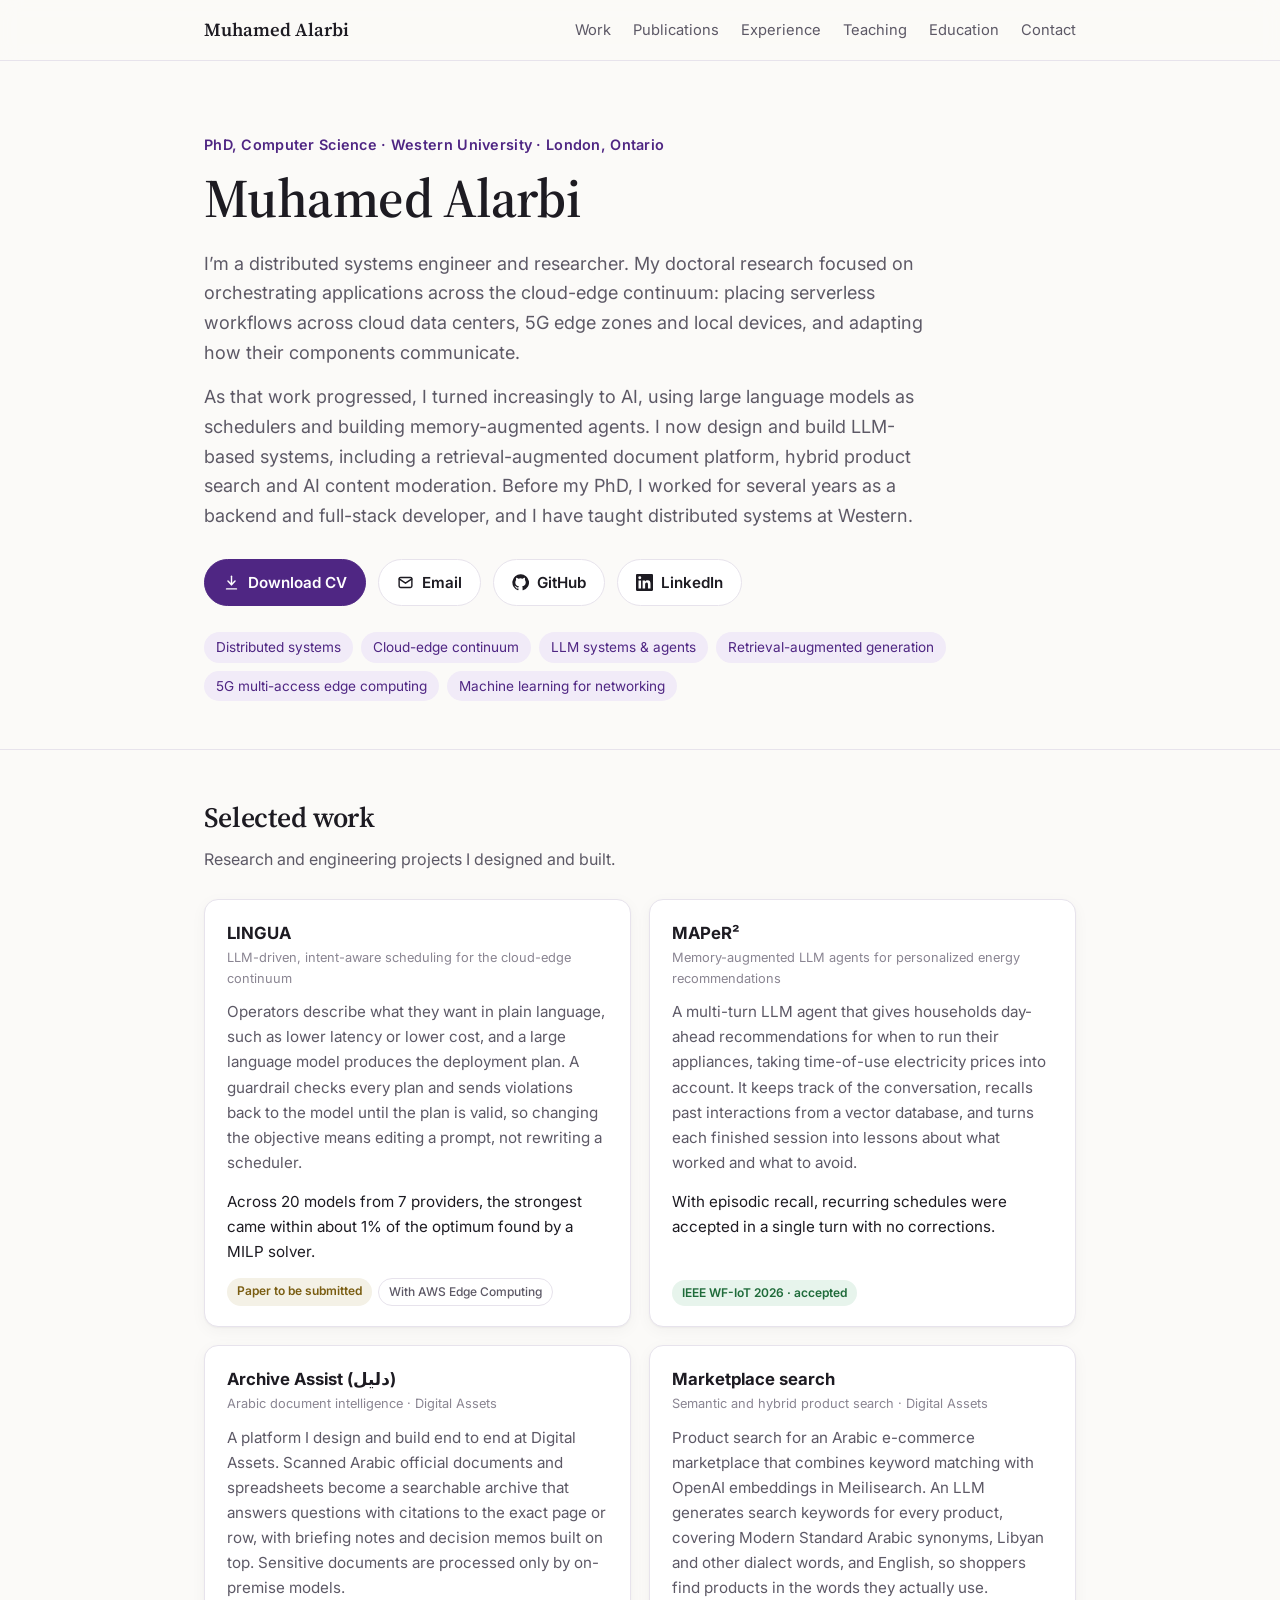
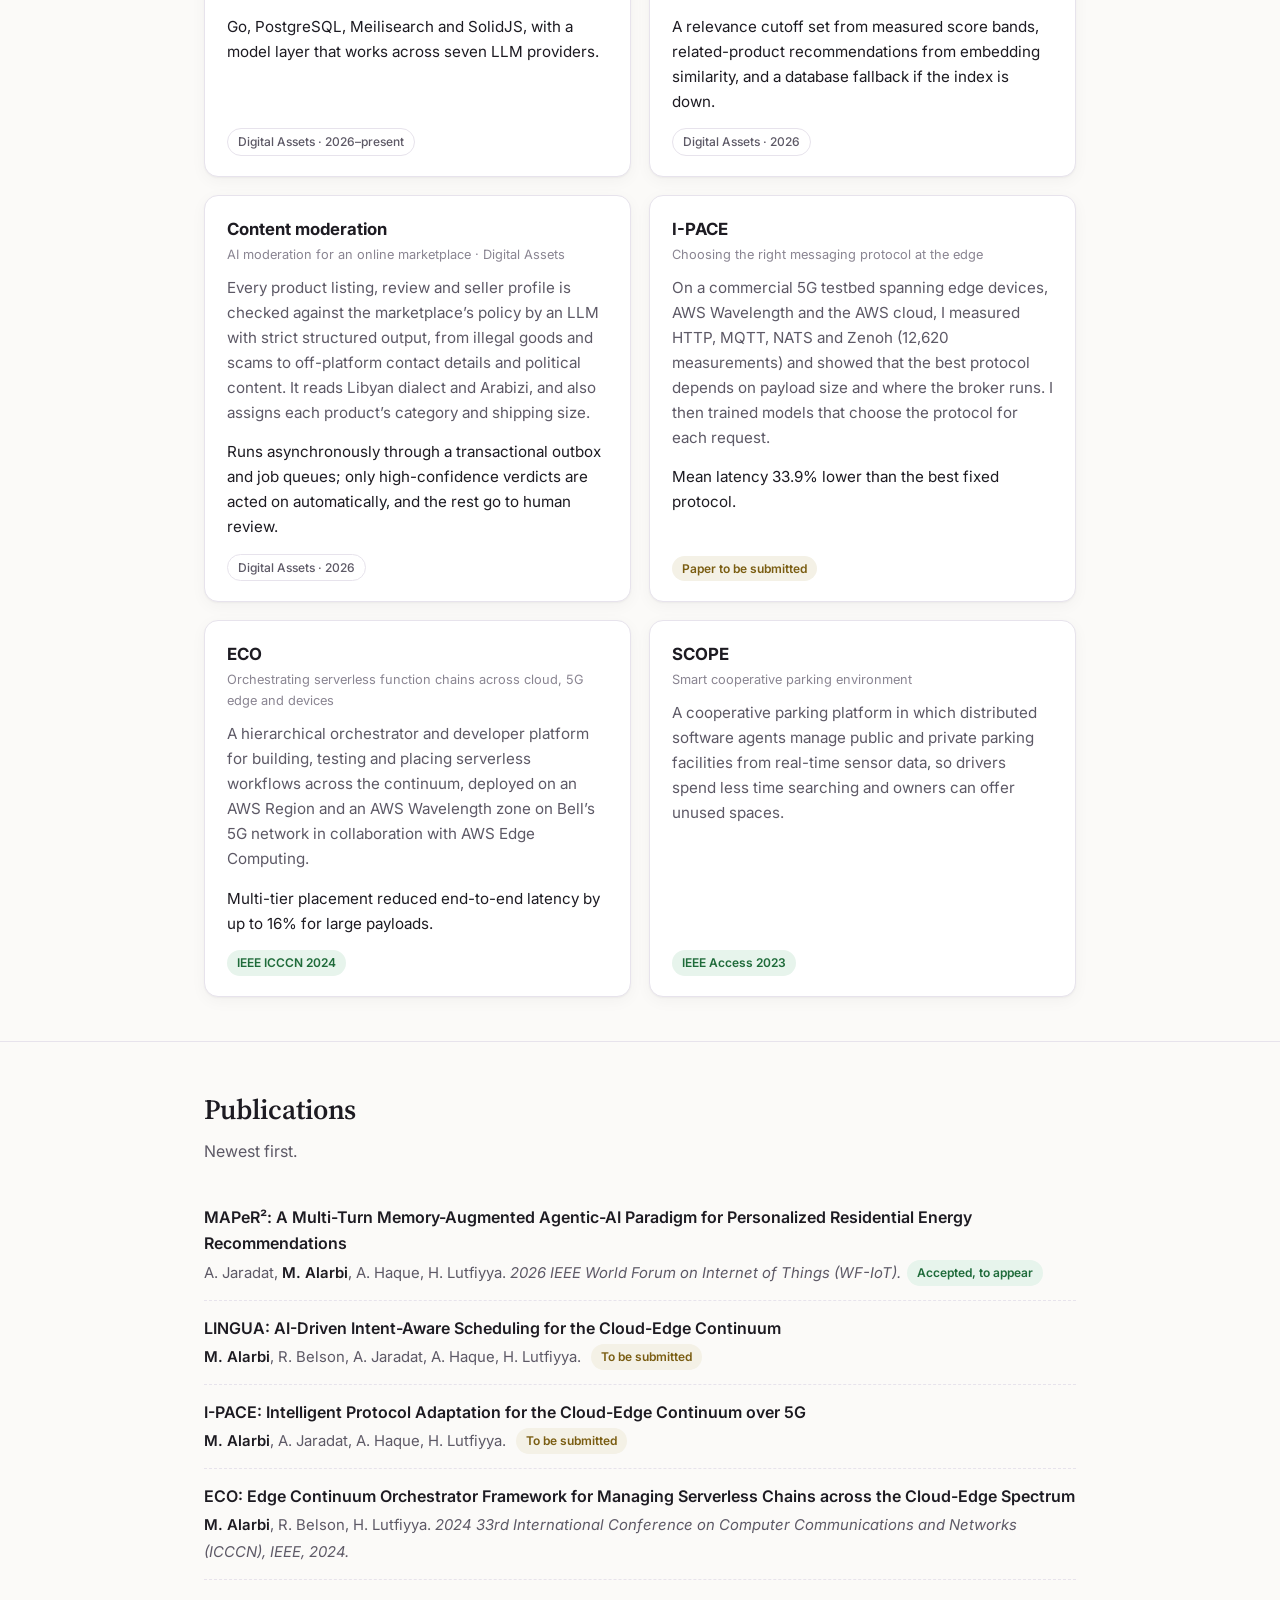
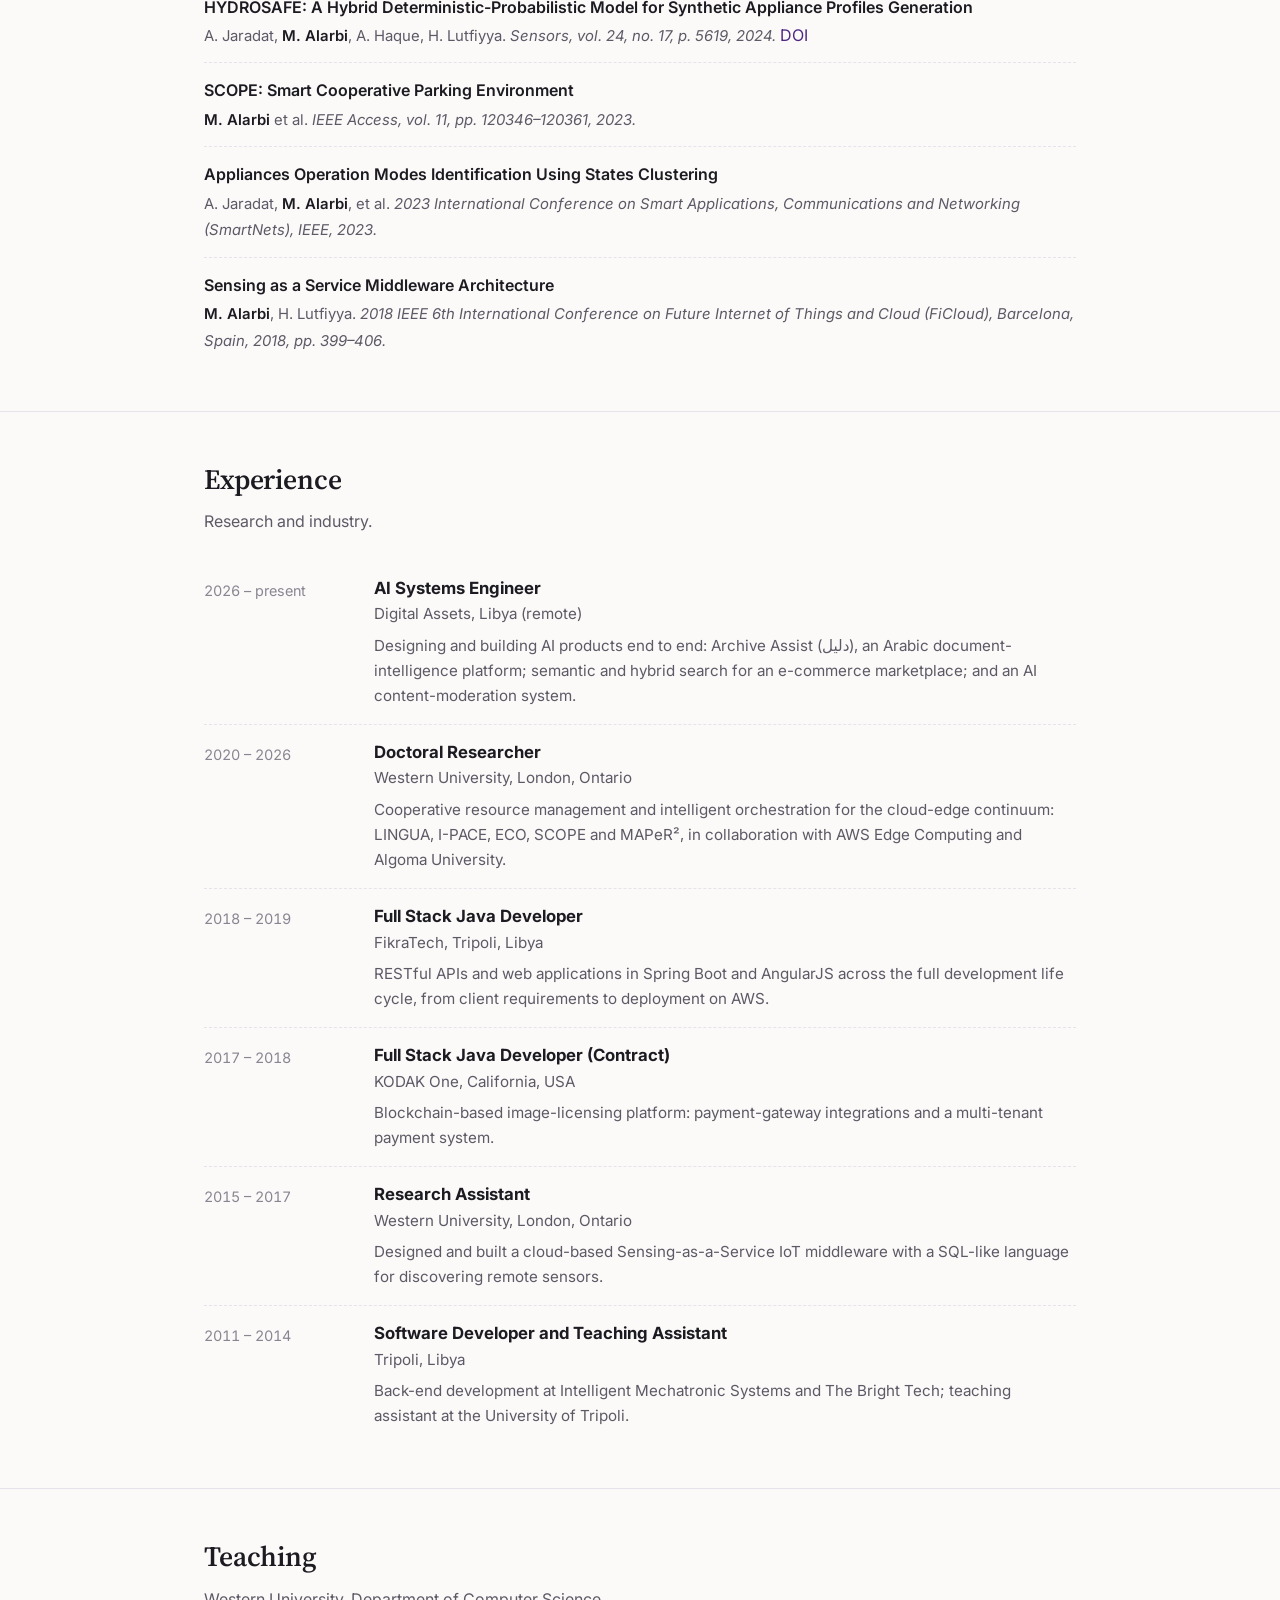
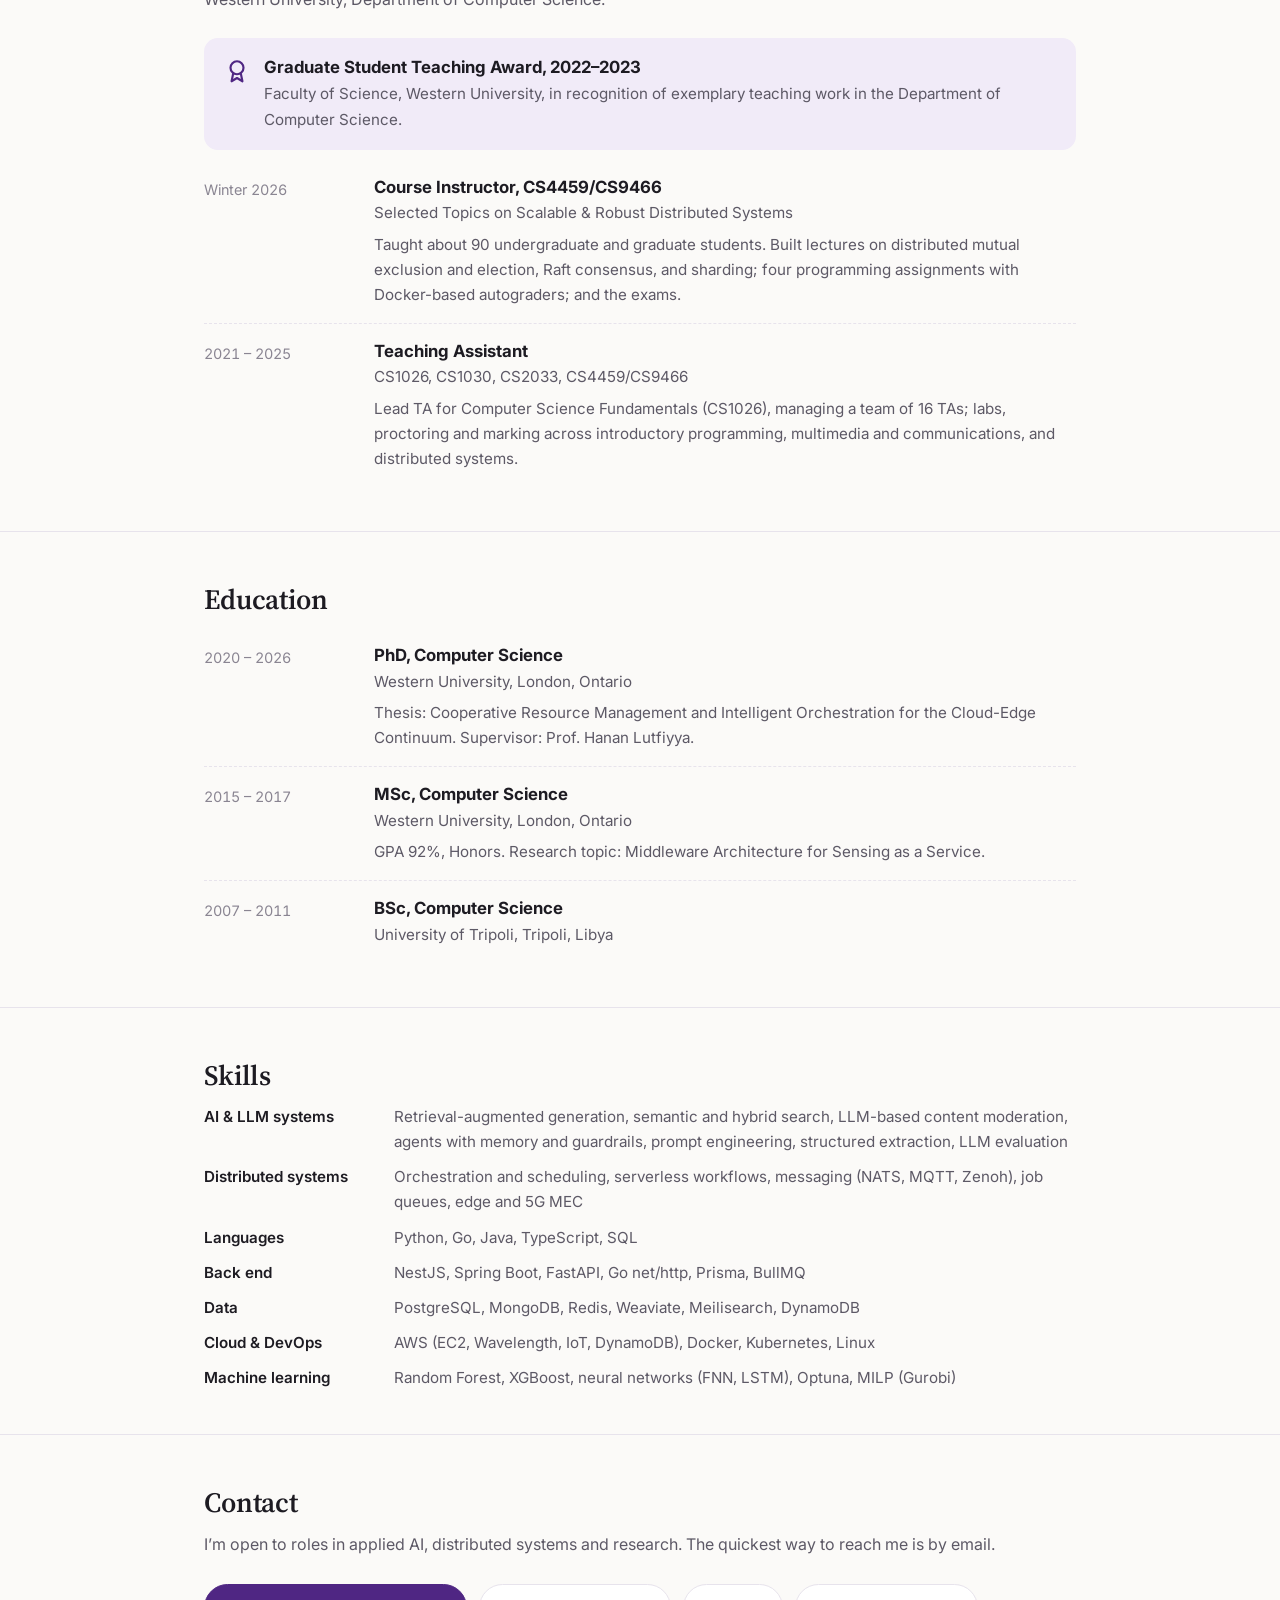
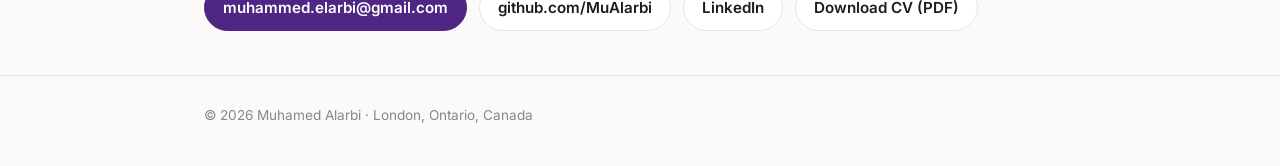
==== index.html @ e339cd72 "Publish personal website on its own public repository Moved from MuAlarbi/cs4459_assignments (websit" ====
<!doctype html>
<html lang="en">
<head>
  <meta charset="utf-8">
  <meta name="viewport" content="width=device-width, initial-scale=1">
  <title>Muhamed Alarbi · Distributed Systems & Applied AI</title>
  <meta name="description" content="Muhamed Alarbi, PhD (Western University). Distributed systems engineer and researcher building LLM-based systems: intent-aware scheduling, memory-augmented agents and retrieval-augmented document platforms.">
  <meta name="author" content="Muhamed Alarbi">
  <link rel="canonical" href="https://malarbi.ca/">
  <meta property="og:type" content="profile">
  <meta property="og:title" content="Muhamed Alarbi · Distributed Systems & Applied AI">
  <meta property="og:description" content="PhD in Computer Science (Western University). Cloud-edge orchestration, LLM systems and agents.">
  <meta property="og:url" content="https://malarbi.ca/">
  <meta name="theme-color" content="#4f2683">
  <link rel="icon" href="favicon.svg" type="image/svg+xml">
  <link rel="preconnect" href="https://fonts.googleapis.com">
  <link rel="preconnect" href="https://fonts.gstatic.com" crossorigin>
  <link href="https://fonts.googleapis.com/css2?family=Inter:wght@400;500;600&family=Source+Serif+4:opsz,wght@8..60,600&display=swap" rel="stylesheet">
  <link rel="stylesheet" href="styles.css">
  <script type="application/ld+json">
  {
    "@context": "https://schema.org",
    "@type": "Person",
    "name": "Muhamed Alarbi",
    "url": "https://malarbi.ca/",
    "jobTitle": "Distributed Systems Engineer and Researcher",
    "alumniOf": [{"@type": "CollegeOrUniversity", "name": "Western University"}, {"@type": "CollegeOrUniversity", "name": "University of Tripoli"}],
    "worksFor": {"@type": "Organization", "name": "Digital Assets"},
    "address": {"@type": "PostalAddress", "addressLocality": "London", "addressRegion": "ON", "addressCountry": "CA"},
    "sameAs": ["https://github.com/MuAlarbi", "https://www.linkedin.com/in/muhamed-alarbi-04a51759"]
  }
  </script>
</head>
<body>

<nav class="nav" aria-label="Main">
  <div class="wrap">
    <a class="brand" href="#top">Muhamed Alarbi</a>
    <ul>
      <li><a href="#work">Work</a></li>
      <li><a href="#publications">Publications</a></li>
      <li><a href="#experience">Experience</a></li>
      <li><a href="#teaching">Teaching</a></li>
      <li><a href="#education">Education</a></li>
      <li><a href="#contact">Contact</a></li>
    </ul>
  </div>
</nav>

<main id="top">

  <header class="hero">
    <div class="wrap">
      <p class="eyebrow">PhD, Computer Science · Western University · London, Ontario</p>
      <h1>Muhamed Alarbi</h1>
      <p class="lead">I’m a distributed systems engineer and researcher. My doctoral research focused on orchestrating applications across the cloud-edge continuum: placing serverless workflows across cloud data centers, 5G edge zones and local devices, and adapting how their components communicate.</p>
      <p class="lead">As that work progressed, I turned increasingly to AI, using large language models as schedulers and building memory-augmented agents. I now design and build LLM-based systems, including a retrieval-augmented document platform, hybrid product search and AI content moderation. Before my PhD, I worked for several years as a backend and full-stack developer, and I have taught distributed systems at Western.</p>
      <div class="actions">
        <a class="btn primary" href="cv/Muhamed-Alarbi-CV.pdf" download>
          <svg viewBox="0 0 24 24" fill="none" stroke="currentColor" stroke-width="2" stroke-linecap="round" stroke-linejoin="round" aria-hidden="true"><path d="M12 3v12"/><path d="m7 10 5 5 5-5"/><path d="M5 21h14"/></svg>
          Download CV
        </a>
        <a class="btn" href="mailto:muhammed.elarbi@gmail.com">
          <svg viewBox="0 0 24 24" fill="none" stroke="currentColor" stroke-width="2" stroke-linecap="round" stroke-linejoin="round" aria-hidden="true"><rect x="3" y="5" width="18" height="14" rx="2"/><path d="m3 7 9 6 9-6"/></svg>
          Email
        </a>
        <a class="btn" href="https://github.com/MuAlarbi" rel="me">
          <svg viewBox="0 0 24 24" fill="currentColor" aria-hidden="true"><path d="M12 .5a11.5 11.5 0 0 0-3.64 22.41c.58.1.79-.25.79-.56v-2c-3.2.7-3.88-1.37-3.88-1.37-.53-1.33-1.28-1.69-1.28-1.69-1.05-.72.08-.7.08-.7 1.16.08 1.77 1.19 1.77 1.19 1.03 1.77 2.7 1.26 3.36.96.1-.75.4-1.26.73-1.55-2.56-.29-5.25-1.28-5.25-5.68 0-1.25.45-2.28 1.19-3.08-.12-.29-.52-1.46.11-3.05 0 0 .97-.31 3.17 1.18a11 11 0 0 1 5.77 0c2.2-1.49 3.17-1.18 3.17-1.18.63 1.59.23 2.76.11 3.05.74.8 1.19 1.83 1.19 3.08 0 4.41-2.7 5.38-5.26 5.67.41.36.78 1.06.78 2.14v3.17c0 .31.21.67.8.56A11.5 11.5 0 0 0 12 .5Z"/></svg>
          GitHub
        </a>
        <a class="btn" href="https://www.linkedin.com/in/muhamed-alarbi-04a51759" rel="me">
          <svg viewBox="0 0 24 24" fill="currentColor" aria-hidden="true"><path d="M20.45 20.45h-3.56v-5.57c0-1.33-.03-3.04-1.85-3.04-1.86 0-2.14 1.45-2.14 2.94v5.67H9.35V9h3.41v1.56h.05c.48-.9 1.64-1.85 3.37-1.85 3.6 0 4.27 2.37 4.27 5.46v6.28ZM5.34 7.43a2.06 2.06 0 1 1 0-4.13 2.06 2.06 0 0 1 0 4.13ZM7.12 20.45H3.56V9h3.56v11.45ZM22.22 0H1.77C.79 0 0 .77 0 1.73v20.54C0 23.23.79 24 1.77 24h20.45c.98 0 1.78-.77 1.78-1.73V1.73C24 .77 23.2 0 22.22 0Z"/></svg>
          LinkedIn
        </a>
      </div>
      <ul class="chips" aria-label="Research interests">
        <li>Distributed systems</li>
        <li>Cloud-edge continuum</li>
        <li>LLM systems &amp; agents</li>
        <li>Retrieval-augmented generation</li>
        <li>5G multi-access edge computing</li>
        <li>Machine learning for networking</li>
      </ul>
    </div>
  </header>

  <section id="work">
    <div class="wrap">
      <h2>Selected work</h2>
      <p class="section-intro">Research and engineering projects I designed and built.</p>
      <div class="grid">

        <article class="card">
          <h3>LINGUA</h3>
          <p class="kicker">LLM-driven, intent-aware scheduling for the cloud-edge continuum</p>
          <p>Operators describe what they want in plain language, such as lower latency or lower cost, and a large language model produces the deployment plan. A guardrail checks every plan and sends violations back to the model until the plan is valid, so changing the objective means editing a prompt, not rewriting a scheduler.</p>
          <p class="result">Across 20 models from 7 providers, the strongest came within about 1% of the optimum found by a MILP solver.</p>
          <div class="meta"><span class="badge wait">Paper to be submitted</span><span class="badge plain">With AWS Edge Computing</span></div>
        </article>

        <article class="card">
          <h3>MAPeR²</h3>
          <p class="kicker">Memory-augmented LLM agents for personalized energy recommendations</p>
          <p>A multi-turn LLM agent that gives households day-ahead recommendations for when to run their appliances, taking time-of-use electricity prices into account. It keeps track of the conversation, recalls past interactions from a vector database, and turns each finished session into lessons about what worked and what to avoid.</p>
          <p class="result">With episodic recall, recurring schedules were accepted in a single turn with no corrections.</p>
          <div class="meta"><span class="badge ok">IEEE WF-IoT 2026 · accepted</span></div>
        </article>

        <article class="card">
          <h3>Archive Assist (<bdi lang="ar">دليل</bdi>)</h3>
          <p class="kicker">Arabic document intelligence · Digital Assets</p>
          <p>A platform I design and build end to end at Digital Assets. Scanned Arabic official documents and spreadsheets become a searchable archive that answers questions with citations to the exact page or row, with briefing notes and decision memos built on top. Sensitive documents are processed only by on-premise models.</p>
          <p class="result">Go, PostgreSQL, Meilisearch and SolidJS, with a model layer that works across seven LLM providers.</p>
          <div class="meta"><span class="badge plain">Digital Assets · 2026–present</span></div>
        </article>

        <article class="card">
          <h3>Marketplace search</h3>
          <p class="kicker">Semantic and hybrid product search · Digital Assets</p>
          <p>Product search for an Arabic e-commerce marketplace that combines keyword matching with OpenAI embeddings in Meilisearch. An LLM generates search keywords for every product, covering Modern Standard Arabic synonyms, Libyan and other dialect words, and English, so shoppers find products in the words they actually use.</p>
          <p class="result">A relevance cutoff set from measured score bands, related-product recommendations from embedding similarity, and a database fallback if the index is down.</p>
          <div class="meta"><span class="badge plain">Digital Assets · 2026</span></div>
        </article>

        <article class="card">
          <h3>Content moderation</h3>
          <p class="kicker">AI moderation for an online marketplace · Digital Assets</p>
          <p>Every product listing, review and seller profile is checked against the marketplace’s policy by an LLM with strict structured output, from illegal goods and scams to off-platform contact details and political content. It reads Libyan dialect and Arabizi, and also assigns each product’s category and shipping size.</p>
          <p class="result">Runs asynchronously through a transactional outbox and job queues; only high-confidence verdicts are acted on automatically, and the rest go to human review.</p>
          <div class="meta"><span class="badge plain">Digital Assets · 2026</span></div>
        </article>

        <article class="card">
          <h3>I-PACE</h3>
          <p class="kicker">Choosing the right messaging protocol at the edge</p>
          <p>On a commercial 5G testbed spanning edge devices, AWS Wavelength and the AWS cloud, I measured HTTP, MQTT, NATS and Zenoh (12,620 measurements) and showed that the best protocol depends on payload size and where the broker runs. I then trained models that choose the protocol for each request.</p>
          <p class="result">Mean latency 33.9% lower than the best fixed protocol.</p>
          <div class="meta"><span class="badge wait">Paper to be submitted</span></div>
        </article>

        <article class="card">
          <h3>ECO</h3>
          <p class="kicker">Orchestrating serverless function chains across cloud, 5G edge and devices</p>
          <p>A hierarchical orchestrator and developer platform for building, testing and placing serverless workflows across the continuum, deployed on an AWS Region and an AWS Wavelength zone on Bell’s 5G network in collaboration with AWS Edge Computing.</p>
          <p class="result">Multi-tier placement reduced end-to-end latency by up to 16% for large payloads.</p>
          <div class="meta"><span class="badge ok">IEEE ICCCN 2024</span></div>
        </article>

        <article class="card">
          <h3>SCOPE</h3>
          <p class="kicker">Smart cooperative parking environment</p>
          <p>A cooperative parking platform in which distributed software agents manage public and private parking facilities from real-time sensor data, so drivers spend less time searching and owners can offer unused spaces.</p>
          <div class="meta"><span class="badge ok">IEEE Access 2023</span></div>
        </article>

      </div>
    </div>
  </section>

  <section id="publications">
    <div class="wrap">
      <h2>Publications</h2>
      <p class="section-intro">Newest first.</p>
      <ol class="pubs">
        <li>
          <span class="title">MAPeR²: A Multi-Turn Memory-Augmented Agentic-AI Paradigm for Personalized Residential Energy Recommendations</span>
          <span class="authors">A. Jaradat, <b>M. Alarbi</b>, A. Haque, H. Lutfiyya.</span>
          <span class="venue">2026 IEEE World Forum on Internet of Things (WF-IoT).</span><span class="badge ok">Accepted, to appear</span>
        </li>
        <li>
          <span class="title">LINGUA: AI-Driven Intent-Aware Scheduling for the Cloud-Edge Continuum</span>
          <span class="authors"><b>M. Alarbi</b>, R. Belson, A. Jaradat, A. Haque, H. Lutfiyya.</span>
          <span class="badge wait">To be submitted</span>
        </li>
        <li>
          <span class="title">I-PACE: Intelligent Protocol Adaptation for the Cloud-Edge Continuum over 5G</span>
          <span class="authors"><b>M. Alarbi</b>, A. Jaradat, A. Haque, H. Lutfiyya.</span>
          <span class="badge wait">To be submitted</span>
        </li>
        <li>
          <span class="title">ECO: Edge Continuum Orchestrator Framework for Managing Serverless Chains across the Cloud-Edge Spectrum</span>
          <span class="authors"><b>M. Alarbi</b>, R. Belson, H. Lutfiyya.</span>
          <span class="venue">2024 33rd International Conference on Computer Communications and Networks (ICCCN), IEEE, 2024.</span>
        </li>
        <li>
          <span class="title">HYDROSAFE: A Hybrid Deterministic-Probabilistic Model for Synthetic Appliance Profiles Generation</span>
          <span class="authors">A. Jaradat, <b>M. Alarbi</b>, A. Haque, H. Lutfiyya.</span>
          <span class="venue">Sensors, vol. 24, no. 17, p. 5619, 2024.</span> <a href="https://doi.org/10.3390/s24175619">DOI</a>
        </li>
        <li>
          <span class="title">SCOPE: Smart Cooperative Parking Environment</span>
          <span class="authors"><b>M. Alarbi</b> et al.</span>
          <span class="venue">IEEE Access, vol. 11, pp. 120346–120361, 2023.</span>
        </li>
        <li>
          <span class="title">Appliances Operation Modes Identification Using States Clustering</span>
          <span class="authors">A. Jaradat, <b>M. Alarbi</b>, et al.</span>
          <span class="venue">2023 International Conference on Smart Applications, Communications and Networking (SmartNets), IEEE, 2023.</span>
        </li>
        <li>
          <span class="title">Sensing as a Service Middleware Architecture</span>
          <span class="authors"><b>M. Alarbi</b>, H. Lutfiyya.</span>
          <span class="venue">2018 IEEE 6th International Conference on Future Internet of Things and Cloud (FiCloud), Barcelona, Spain, 2018, pp. 399–406.</span>
        </li>
      </ol>
    </div>
  </section>

  <section id="experience">
    <div class="wrap">
      <h2>Experience</h2>
      <p class="section-intro">Research and industry.</p>
      <ol class="timeline">
        <li>
          <span class="when">2026 – present</span>
          <div>
            <h3>AI Systems Engineer</h3>
            <span class="where">Digital Assets, Libya (remote)</span>
            <p>Designing and building AI products end to end: Archive Assist (<bdi lang="ar">دليل</bdi>), an Arabic document-intelligence platform; semantic and hybrid search for an e-commerce marketplace; and an AI content-moderation system.</p>
          </div>
        </li>
        <li>
          <span class="when">2020 – 2026</span>
          <div>
            <h3>Doctoral Researcher</h3>
            <span class="where">Western University, London, Ontario</span>
            <p>Cooperative resource management and intelligent orchestration for the cloud-edge continuum: LINGUA, I-PACE, ECO, SCOPE and MAPeR², in collaboration with AWS Edge Computing and Algoma University.</p>
          </div>
        </li>
        <li>
          <span class="when">2018 – 2019</span>
          <div>
            <h3>Full Stack Java Developer</h3>
            <span class="where">FikraTech, Tripoli, Libya</span>
            <p>RESTful APIs and web applications in Spring Boot and AngularJS across the full development life cycle, from client requirements to deployment on AWS.</p>
          </div>
        </li>
        <li>
          <span class="when">2017 – 2018</span>
          <div>
            <h3>Full Stack Java Developer (Contract)</h3>
            <span class="where">KODAK One, California, USA</span>
            <p>Blockchain-based image-licensing platform: payment-gateway integrations and a multi-tenant payment system.</p>
          </div>
        </li>
        <li>
          <span class="when">2015 – 2017</span>
          <div>
            <h3>Research Assistant</h3>
            <span class="where">Western University, London, Ontario</span>
            <p>Designed and built a cloud-based Sensing-as-a-Service IoT middleware with a SQL-like language for discovering remote sensors.</p>
          </div>
        </li>
        <li>
          <span class="when">2011 – 2014</span>
          <div>
            <h3>Software Developer and Teaching Assistant</h3>
            <span class="where">Tripoli, Libya</span>
            <p>Back-end development at Intelligent Mechatronic Systems and The Bright Tech; teaching assistant at the University of Tripoli.</p>
          </div>
        </li>
      </ol>
    </div>
  </section>

  <section id="teaching">
    <div class="wrap">
      <h2>Teaching</h2>
      <p class="section-intro">Western University, Department of Computer Science.</p>
      <div class="award">
        <svg viewBox="0 0 24 24" fill="none" stroke="currentColor" stroke-width="2" stroke-linecap="round" stroke-linejoin="round" aria-hidden="true"><circle cx="12" cy="9" r="6"/><path d="m8.5 14.2-1.5 7.3 5-3 5 3-1.5-7.3"/></svg>
        <div>
          <h3>Graduate Student Teaching Award, 2022–2023</h3>
          <p>Faculty of Science, Western University, in recognition of exemplary teaching work in the Department of Computer Science.</p>
        </div>
      </div>
      <ol class="timeline">
        <li>
          <span class="when">Winter 2026</span>
          <div>
            <h3>Course Instructor, CS4459/CS9466</h3>
            <span class="where">Selected Topics on Scalable &amp; Robust Distributed Systems</span>
            <p>Taught about 90 undergraduate and graduate students. Built lectures on distributed mutual exclusion and election, Raft consensus, and sharding; four programming assignments with Docker-based autograders; and the exams.</p>
          </div>
        </li>
        <li>
          <span class="when">2021 – 2025</span>
          <div>
            <h3>Teaching Assistant</h3>
            <span class="where">CS1026, CS1030, CS2033, CS4459/CS9466</span>
            <p>Lead TA for Computer Science Fundamentals (CS1026), managing a team of 16 TAs; labs, proctoring and marking across introductory programming, multimedia and communications, and distributed systems.</p>
          </div>
        </li>
      </ol>
    </div>
  </section>

  <section id="education">
    <div class="wrap">
      <h2>Education</h2>
      <ol class="timeline">
        <li>
          <span class="when">2020 – 2026</span>
          <div>
            <h3>PhD, Computer Science</h3>
            <span class="where">Western University, London, Ontario</span>
            <p>Thesis: Cooperative Resource Management and Intelligent Orchestration for the Cloud-Edge Continuum. Supervisor: Prof. Hanan Lutfiyya.</p>
          </div>
        </li>
        <li>
          <span class="when">2015 – 2017</span>
          <div>
            <h3>MSc, Computer Science</h3>
            <span class="where">Western University, London, Ontario</span>
            <p>GPA 92%, Honors. Research topic: Middleware Architecture for Sensing as a Service.</p>
          </div>
        </li>
        <li>
          <span class="when">2007 – 2011</span>
          <div>
            <h3>BSc, Computer Science</h3>
            <span class="where">University of Tripoli, Tripoli, Libya</span>
          </div>
        </li>
      </ol>
    </div>
  </section>

  <section id="skills">
    <div class="wrap">
      <h2>Skills</h2>
      <dl class="skills">
        <dt>AI &amp; LLM systems</dt>
        <dd>Retrieval-augmented generation, semantic and hybrid search, LLM-based content moderation, agents with memory and guardrails, prompt engineering, structured extraction, LLM evaluation</dd>
        <dt>Distributed systems</dt>
        <dd>Orchestration and scheduling, serverless workflows, messaging (NATS, MQTT, Zenoh), job queues, edge and 5G MEC</dd>
        <dt>Languages</dt>
        <dd>Python, Go, Java, TypeScript, SQL</dd>
        <dt>Back end</dt>
        <dd>NestJS, Spring Boot, FastAPI, Go net/http, Prisma, BullMQ</dd>
        <dt>Data</dt>
        <dd>PostgreSQL, MongoDB, Redis, Weaviate, Meilisearch, DynamoDB</dd>
        <dt>Cloud &amp; DevOps</dt>
        <dd>AWS (EC2, Wavelength, IoT, DynamoDB), Docker, Kubernetes, Linux</dd>
        <dt>Machine learning</dt>
        <dd>Random Forest, XGBoost, neural networks (FNN, LSTM), Optuna, MILP (Gurobi)</dd>
      </dl>
    </div>
  </section>

  <section id="contact">
    <div class="wrap">
      <h2>Contact</h2>
      <p class="section-intro">I’m open to roles in applied AI, distributed systems and research. The quickest way to reach me is by email.</p>
      <div class="contact">
        <a class="btn primary" href="mailto:muhammed.elarbi@gmail.com">muhammed.elarbi@gmail.com</a>
        <a class="btn" href="https://github.com/MuAlarbi" rel="me">github.com/MuAlarbi</a>
        <a class="btn" href="https://www.linkedin.com/in/muhamed-alarbi-04a51759" rel="me">LinkedIn</a>
        <a class="btn" href="cv/Muhamed-Alarbi-CV.pdf" download>Download CV (PDF)</a>
      </div>
    </div>
  </section>

</main>

<footer>
  <div class="wrap">© 2026 Muhamed Alarbi · London, Ontario, Canada</div>
</footer>

</body>
</html>
---- styles.css ----
:root {
  --bg: #fbfaf8;
  --surface: #ffffff;
  --text: #1d1b22;
  --muted: #5d5966;
  --faint: #8a8592;
  --line: #e7e3ec;
  --accent: #4f2683;          /* Western purple */
  --accent-soft: #f1ebf8;
  --accent-text: #4f2683;
  --badge-ok-bg: #e7f4ec;
  --badge-ok-text: #1f6b3a;
  --badge-wait-bg: #f4f1e6;
  --badge-wait-text: #7a5d12;
  --shadow: 0 1px 2px rgba(29, 27, 34, 0.04), 0 4px 16px rgba(29, 27, 34, 0.04);
  --radius: 14px;
  --serif: "Source Serif 4", Georgia, "Times New Roman", serif;
  --sans: "Inter", system-ui, -apple-system, "Segoe UI", Roboto, sans-serif;
}

@media (prefers-color-scheme: dark) {
  :root {
    --bg: #131217;
    --surface: #1b1a21;
    --text: #ecebef;
    --muted: #b1adb9;
    --faint: #85808e;
    --line: #2c2a33;
    --accent: #a98ae0;
    --accent-soft: #261f33;
    --accent-text: #c4adf0;
    --badge-ok-bg: #18301f;
    --badge-ok-text: #8fd3a5;
    --badge-wait-bg: #322b16;
    --badge-wait-text: #e3c46e;
    --shadow: none;
  }
}

* { box-sizing: border-box; }

html { scroll-behavior: smooth; scroll-padding-top: 72px; }

body {
  margin: 0;
  background: var(--bg);
  color: var(--text);
  font: 16px/1.65 var(--sans);
  -webkit-font-smoothing: antialiased;
}

a { color: var(--accent-text); text-decoration: none; }
a:hover { text-decoration: underline; text-underline-offset: 3px; }
a:focus-visible, button:focus-visible { outline: 2px solid var(--accent); outline-offset: 3px; border-radius: 6px; }

.wrap { max-width: 920px; margin: 0 auto; padding: 0 24px; }

/* ---- navigation ---------------------------------------------------------------- */
.nav {
  position: sticky; top: 0; z-index: 10;
  background: color-mix(in srgb, var(--bg) 88%, transparent);
  backdrop-filter: saturate(160%) blur(10px);
  -webkit-backdrop-filter: saturate(160%) blur(10px);
  border-bottom: 1px solid var(--line);
}
.nav .wrap { display: flex; align-items: center; justify-content: space-between; height: 60px; gap: 16px; }
.brand { font-family: var(--serif); font-weight: 600; font-size: 1.15rem; color: var(--text); white-space: nowrap; }
.brand:hover { text-decoration: none; }
.nav ul { display: flex; gap: 22px; list-style: none; margin: 0; padding: 0; font-size: 0.92rem; }
.nav ul a { color: var(--muted); }
.nav ul a:hover { color: var(--text); text-decoration: none; }

/* ---- hero ------------------------------------------------------------------------- */
.hero { padding: 72px 0 48px; }
.eyebrow { color: var(--accent-text); font-weight: 600; font-size: 0.9rem; letter-spacing: 0.02em; margin: 0 0 12px; }
.hero h1 { font-family: var(--serif); font-weight: 600; font-size: clamp(2.4rem, 6vw, 3.4rem); line-height: 1.1; margin: 0 0 20px; letter-spacing: -0.01em; }
.hero .lead { font-size: 1.13rem; color: var(--muted); max-width: 720px; margin: 0 0 14px; }
.actions { display: flex; flex-wrap: wrap; gap: 12px; margin-top: 28px; }
.btn {
  display: inline-flex; align-items: center; gap: 8px;
  padding: 10px 18px; border-radius: 999px; font-weight: 600; font-size: 0.95rem;
  border: 1px solid var(--line); color: var(--text); background: var(--surface);
}
.btn:hover { text-decoration: none; border-color: var(--accent); }
.btn.primary { background: var(--accent); border-color: var(--accent); color: #fff; }
@media (prefers-color-scheme: dark) { .btn.primary { color: #16121d; } }
.btn svg { width: 17px; height: 17px; flex: none; }

.chips { display: flex; flex-wrap: wrap; gap: 8px; margin: 26px 0 0; padding: 0; list-style: none; }
.chips li { font-size: 0.85rem; padding: 4px 12px; border-radius: 999px; background: var(--accent-soft); color: var(--accent-text); }

/* ---- sections ----------------------------------------------------------------------- */
section { padding: 44px 0; border-top: 1px solid var(--line); }
h2 { font-family: var(--serif); font-weight: 600; font-size: 1.75rem; margin: 0 0 6px; letter-spacing: -0.005em; }
.section-intro { color: var(--muted); margin: 0 0 26px; }
h3 { font-size: 1.05rem; margin: 0; line-height: 1.4; }

/* project cards */
.grid { display: grid; grid-template-columns: repeat(2, minmax(0, 1fr)); gap: 18px; }
.card {
  background: var(--surface); border: 1px solid var(--line); border-radius: var(--radius);
  padding: 22px 22px 20px; box-shadow: var(--shadow); display: flex; flex-direction: column;
}
.card .kicker { font-size: 0.8rem; color: var(--faint); margin: 2px 0 10px; }
.card p { margin: 0 0 14px; color: var(--muted); font-size: 0.95rem; }
.card .result { color: var(--text); }
.card .meta { margin-top: auto; display: flex; flex-wrap: wrap; gap: 6px; }

.badge { display: inline-block; font-size: 0.75rem; font-weight: 600; padding: 3px 10px; border-radius: 999px; background: var(--accent-soft); color: var(--accent-text); }
.badge.ok { background: var(--badge-ok-bg); color: var(--badge-ok-text); }
.badge.wait { background: var(--badge-wait-bg); color: var(--badge-wait-text); }
.badge.plain { background: transparent; border: 1px solid var(--line); color: var(--muted); font-weight: 500; }

/* timeline-style lists */
.timeline { list-style: none; margin: 0; padding: 0; }
.timeline li { display: grid; grid-template-columns: 150px 1fr; gap: 20px; padding: 16px 0; border-bottom: 1px dashed var(--line); }
.timeline li:last-child { border-bottom: 0; }
.when { color: var(--faint); font-size: 0.9rem; padding-top: 2px; font-variant-numeric: tabular-nums; }
.where { color: var(--muted); font-size: 0.95rem; }
.timeline p { margin: 6px 0 0; color: var(--muted); font-size: 0.95rem; }

/* publications */
.pubs { list-style: none; margin: 0; padding: 0; counter-reset: pub; }
.pubs li { padding: 14px 0; border-bottom: 1px dashed var(--line); }
.pubs li:last-child { border-bottom: 0; }
.pubs .title { font-weight: 600; color: var(--text); display: block; margin-bottom: 2px; }
.pubs .authors { color: var(--muted); font-size: 0.93rem; }
.pubs .authors b { color: var(--text); font-weight: 600; }
.pubs .venue { color: var(--muted); font-size: 0.93rem; font-style: italic; }
.pubs .badge { margin-left: 6px; vertical-align: 1px; }

/* teaching highlight */
.award {
  display: flex; gap: 14px; align-items: flex-start;
  background: var(--accent-soft); border-radius: var(--radius); padding: 18px 20px; margin-bottom: 10px;
}
.award svg { width: 26px; height: 26px; flex: none; color: var(--accent-text); margin-top: 2px; }
.award p { margin: 2px 0 0; color: var(--muted); font-size: 0.95rem; }

/* skills */
.skills { display: grid; grid-template-columns: 170px 1fr; gap: 10px 20px; margin: 0; }
.skills dt { font-weight: 600; font-size: 0.95rem; }
.skills dd { margin: 0; color: var(--muted); font-size: 0.95rem; }

/* contact */
.contact { display: flex; flex-wrap: wrap; gap: 12px; margin-top: 18px; }

footer { border-top: 1px solid var(--line); padding: 28px 0 40px; color: var(--faint); font-size: 0.85rem; }

/* ---- responsive --------------------------------------------------------------------- */
@media (max-width: 760px) {
  .nav ul { display: none; }
  .grid { grid-template-columns: 1fr; }
  .timeline li { grid-template-columns: 1fr; gap: 2px; }
  .skills { grid-template-columns: 1fr; gap: 2px; }
  .skills dd { margin-bottom: 10px; }
  .hero { padding: 48px 0 36px; }
  .wrap { padding: 0 16px; }
}

@media print {
  .nav, .actions, .contact { display: none; }
  section { break-inside: avoid; }
}
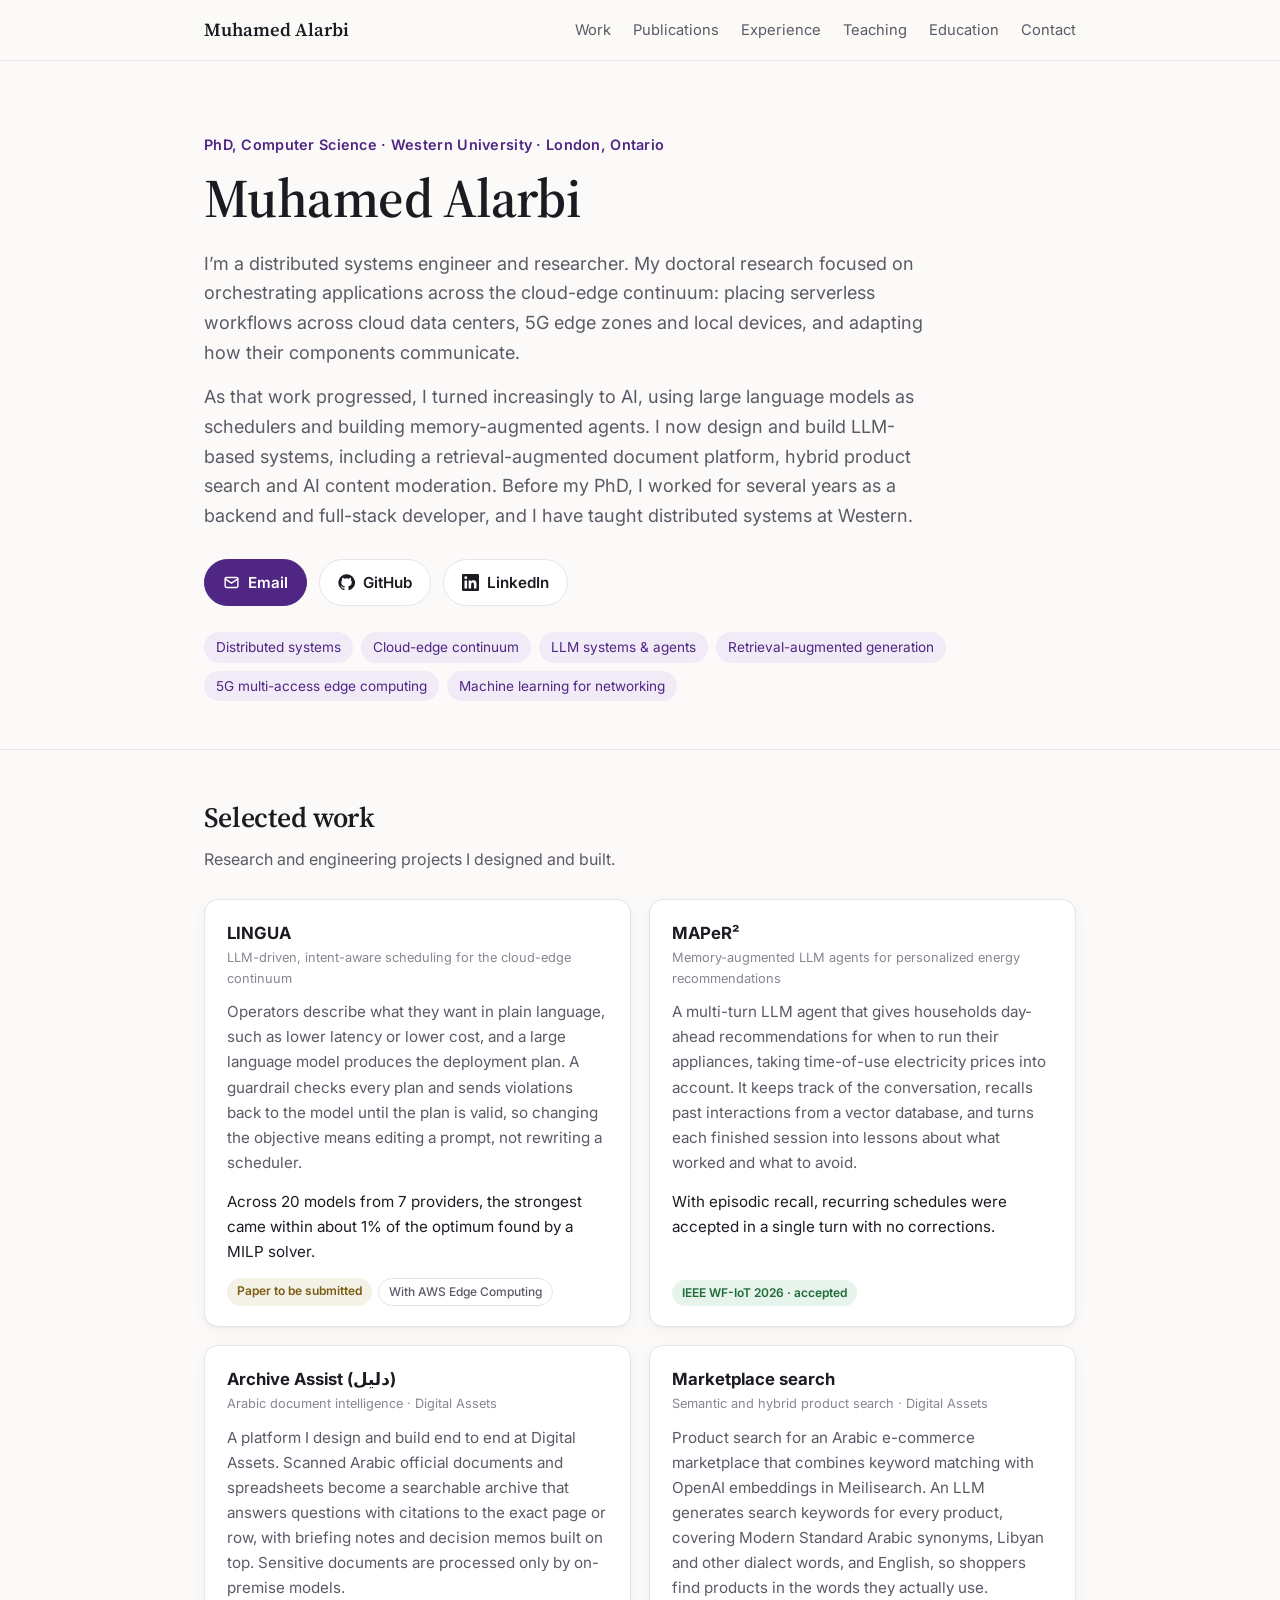
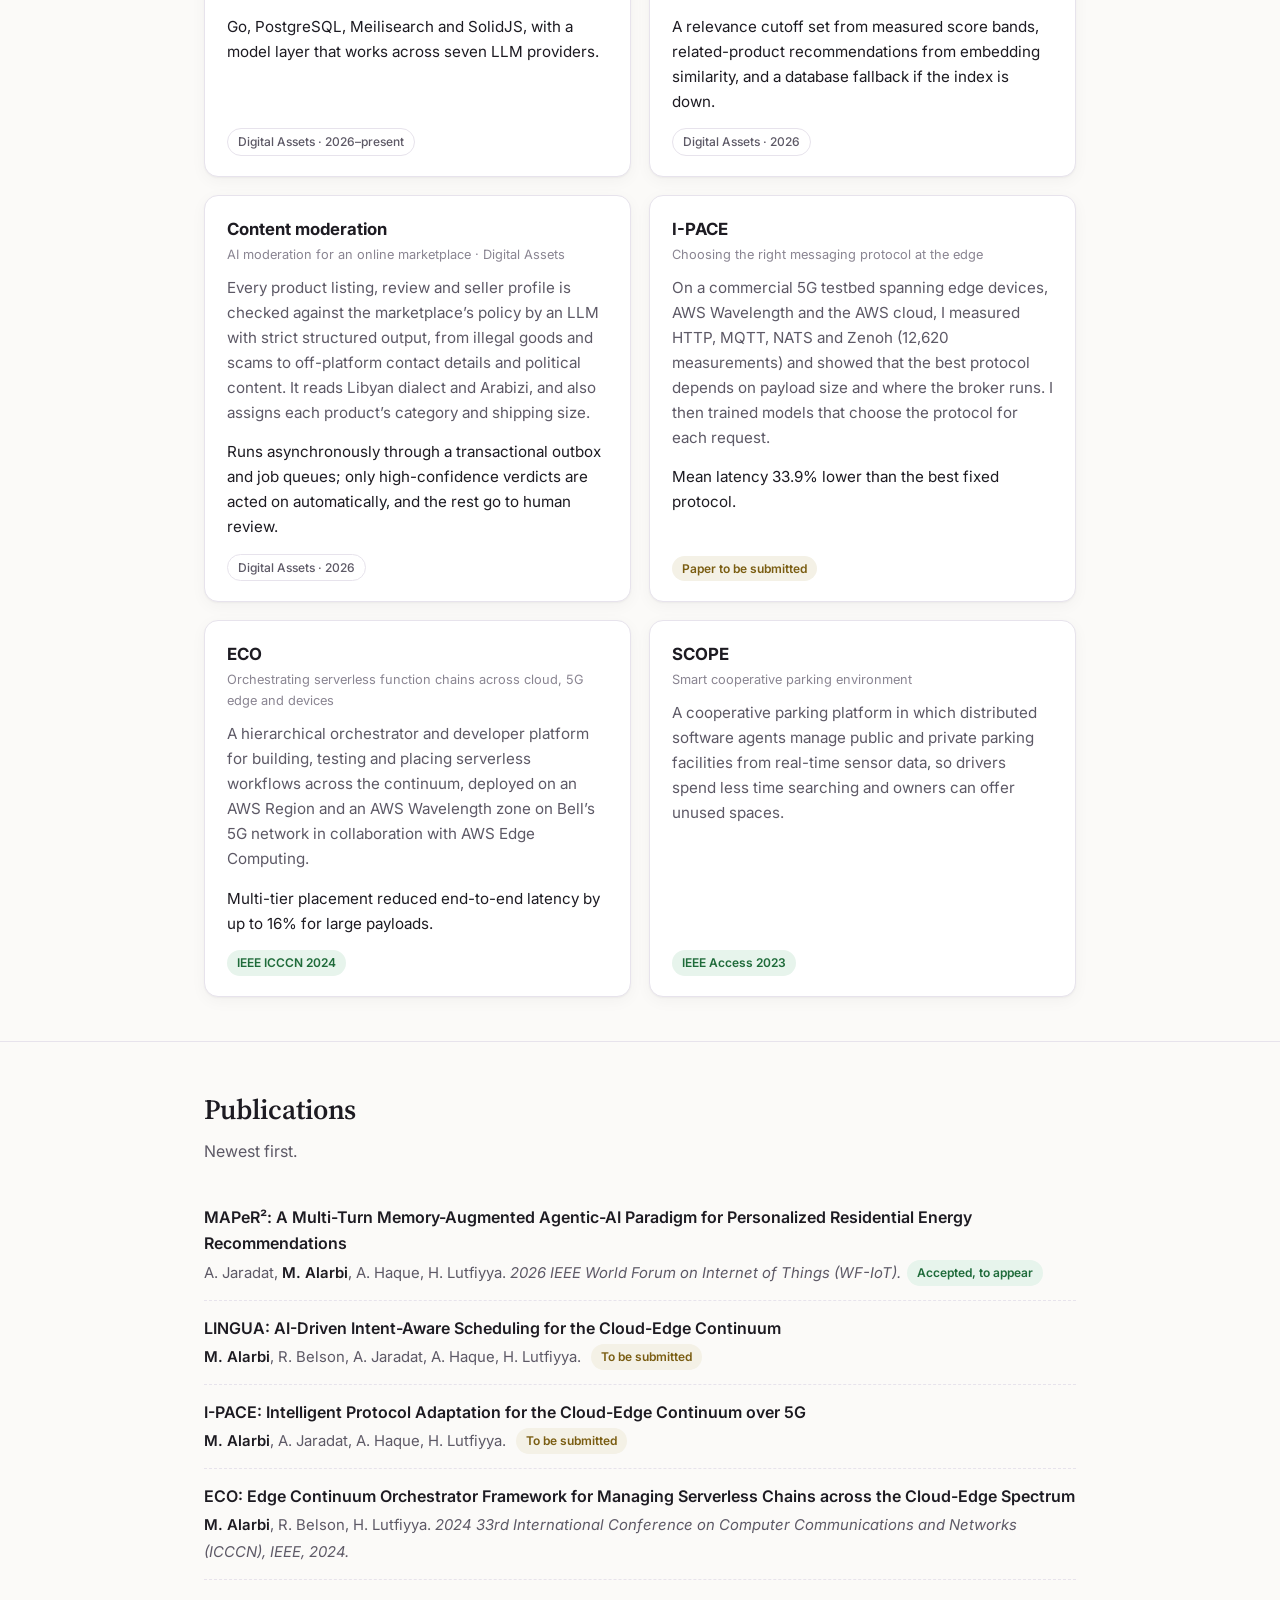
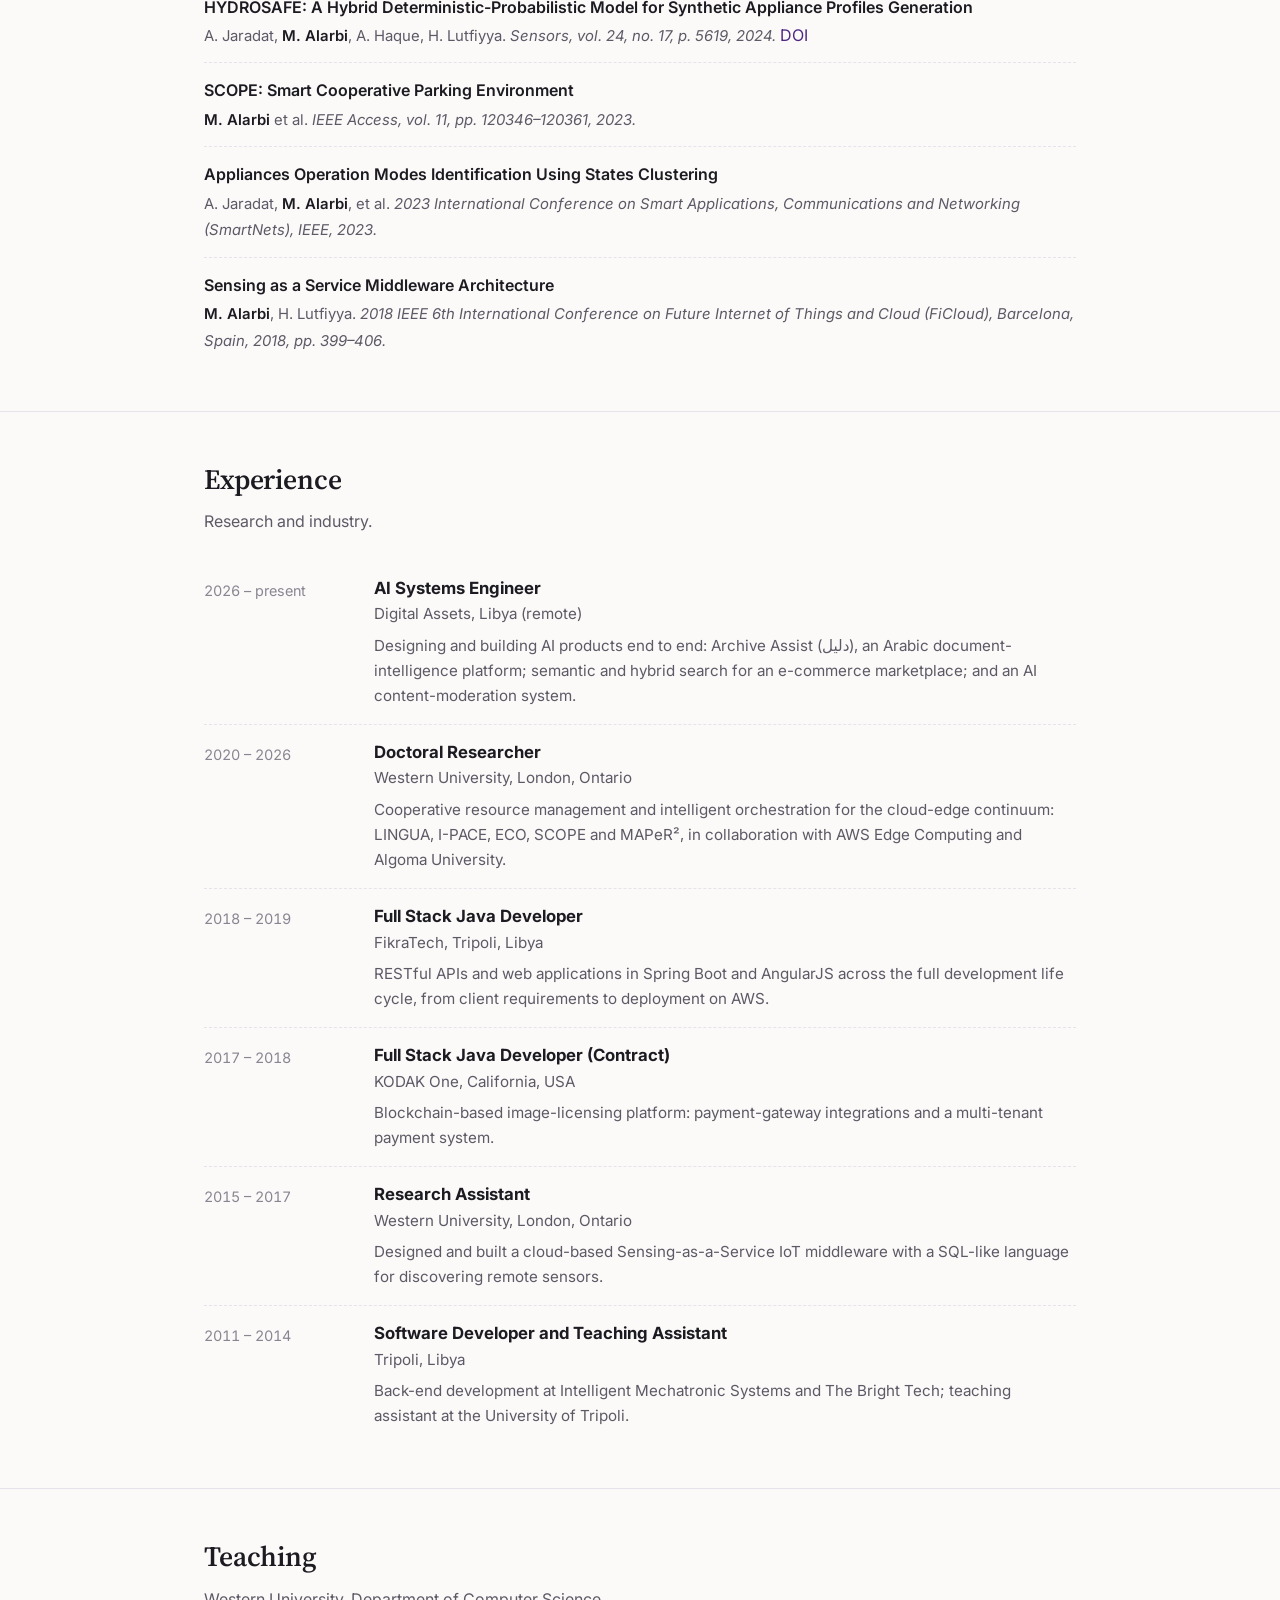
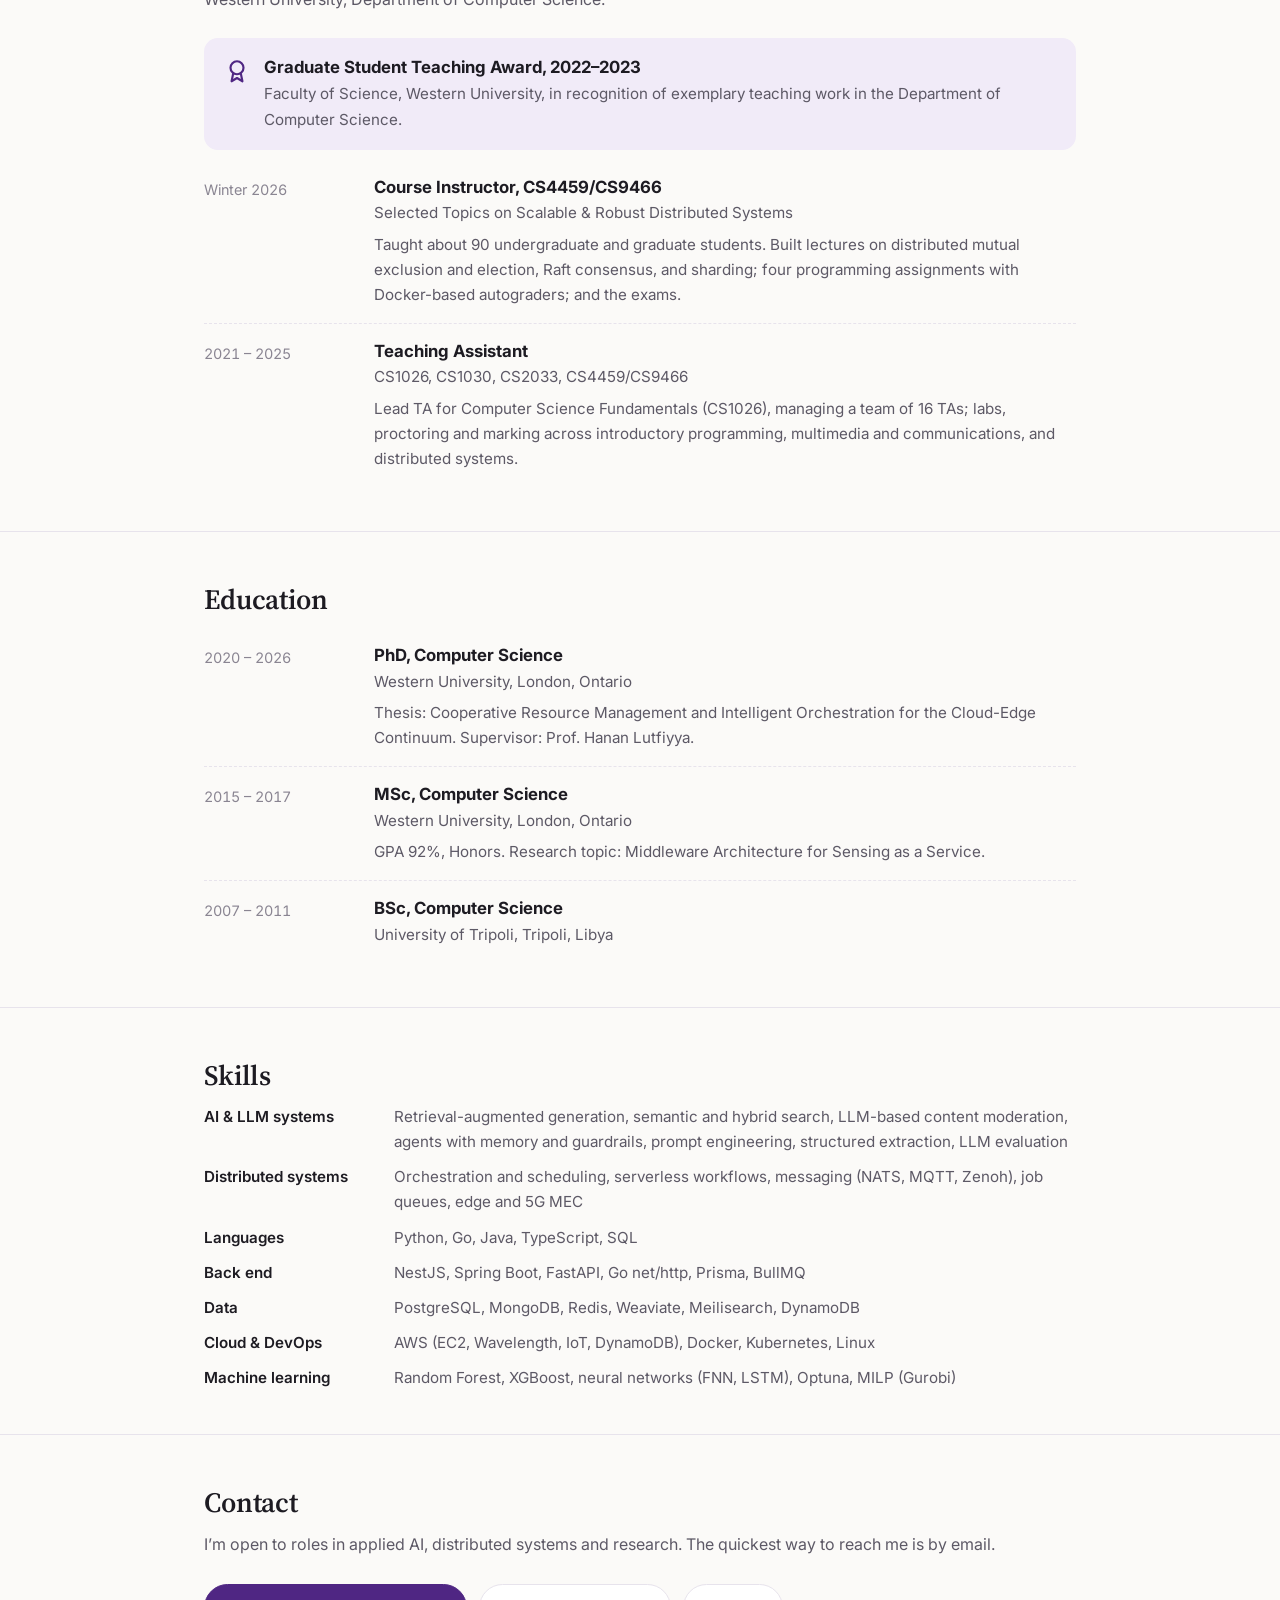
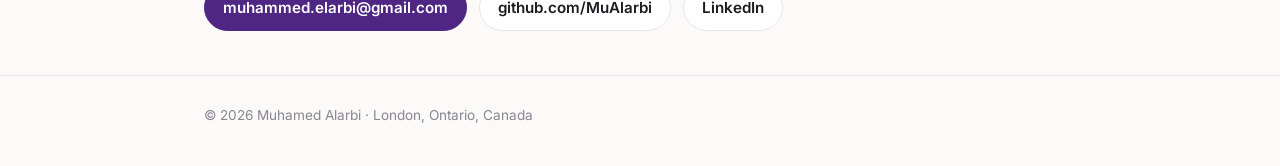
==== commit 0976dc82: "Remove the CV download from the site Co-Authored-By: Claude Fable 5.1 <noreply@anthropic.com>" ====
--- a/index.html
+++ b/index.html
@@ -56,11 +56,7 @@
       <p class="lead">I’m a distributed systems engineer and researcher. My doctoral research focused on orchestrating applications across the cloud-edge continuum: placing serverless workflows across cloud data centers, 5G edge zones and local devices, and adapting how their components communicate.</p>
       <p class="lead">As that work progressed, I turned increasingly to AI, using large language models as schedulers and building memory-augmented agents. I now design and build LLM-based systems, including a retrieval-augmented document platform, hybrid product search and AI content moderation. Before my PhD, I worked for several years as a backend and full-stack developer, and I have taught distributed systems at Western.</p>
       <div class="actions">
-        <a class="btn primary" href="cv/Muhamed-Alarbi-CV.pdf" download>
-          <svg viewBox="0 0 24 24" fill="none" stroke="currentColor" stroke-width="2" stroke-linecap="round" stroke-linejoin="round" aria-hidden="true"><path d="M12 3v12"/><path d="m7 10 5 5 5-5"/><path d="M5 21h14"/></svg>
-          Download CV
-        </a>
-        <a class="btn" href="mailto:muhammed.elarbi@gmail.com">
+        <a class="btn primary" href="mailto:muhammed.elarbi@gmail.com">
           <svg viewBox="0 0 24 24" fill="none" stroke="currentColor" stroke-width="2" stroke-linecap="round" stroke-linejoin="round" aria-hidden="true"><rect x="3" y="5" width="18" height="14" rx="2"/><path d="m3 7 9 6 9-6"/></svg>
           Email
         </a>
@@ -356,7 +352,6 @@
         <a class="btn primary" href="mailto:muhammed.elarbi@gmail.com">muhammed.elarbi@gmail.com</a>
         <a class="btn" href="https://github.com/MuAlarbi" rel="me">github.com/MuAlarbi</a>
         <a class="btn" href="https://www.linkedin.com/in/muhamed-alarbi-04a51759" rel="me">LinkedIn</a>
-        <a class="btn" href="cv/Muhamed-Alarbi-CV.pdf" download>Download CV (PDF)</a>
       </div>
     </div>
   </section>
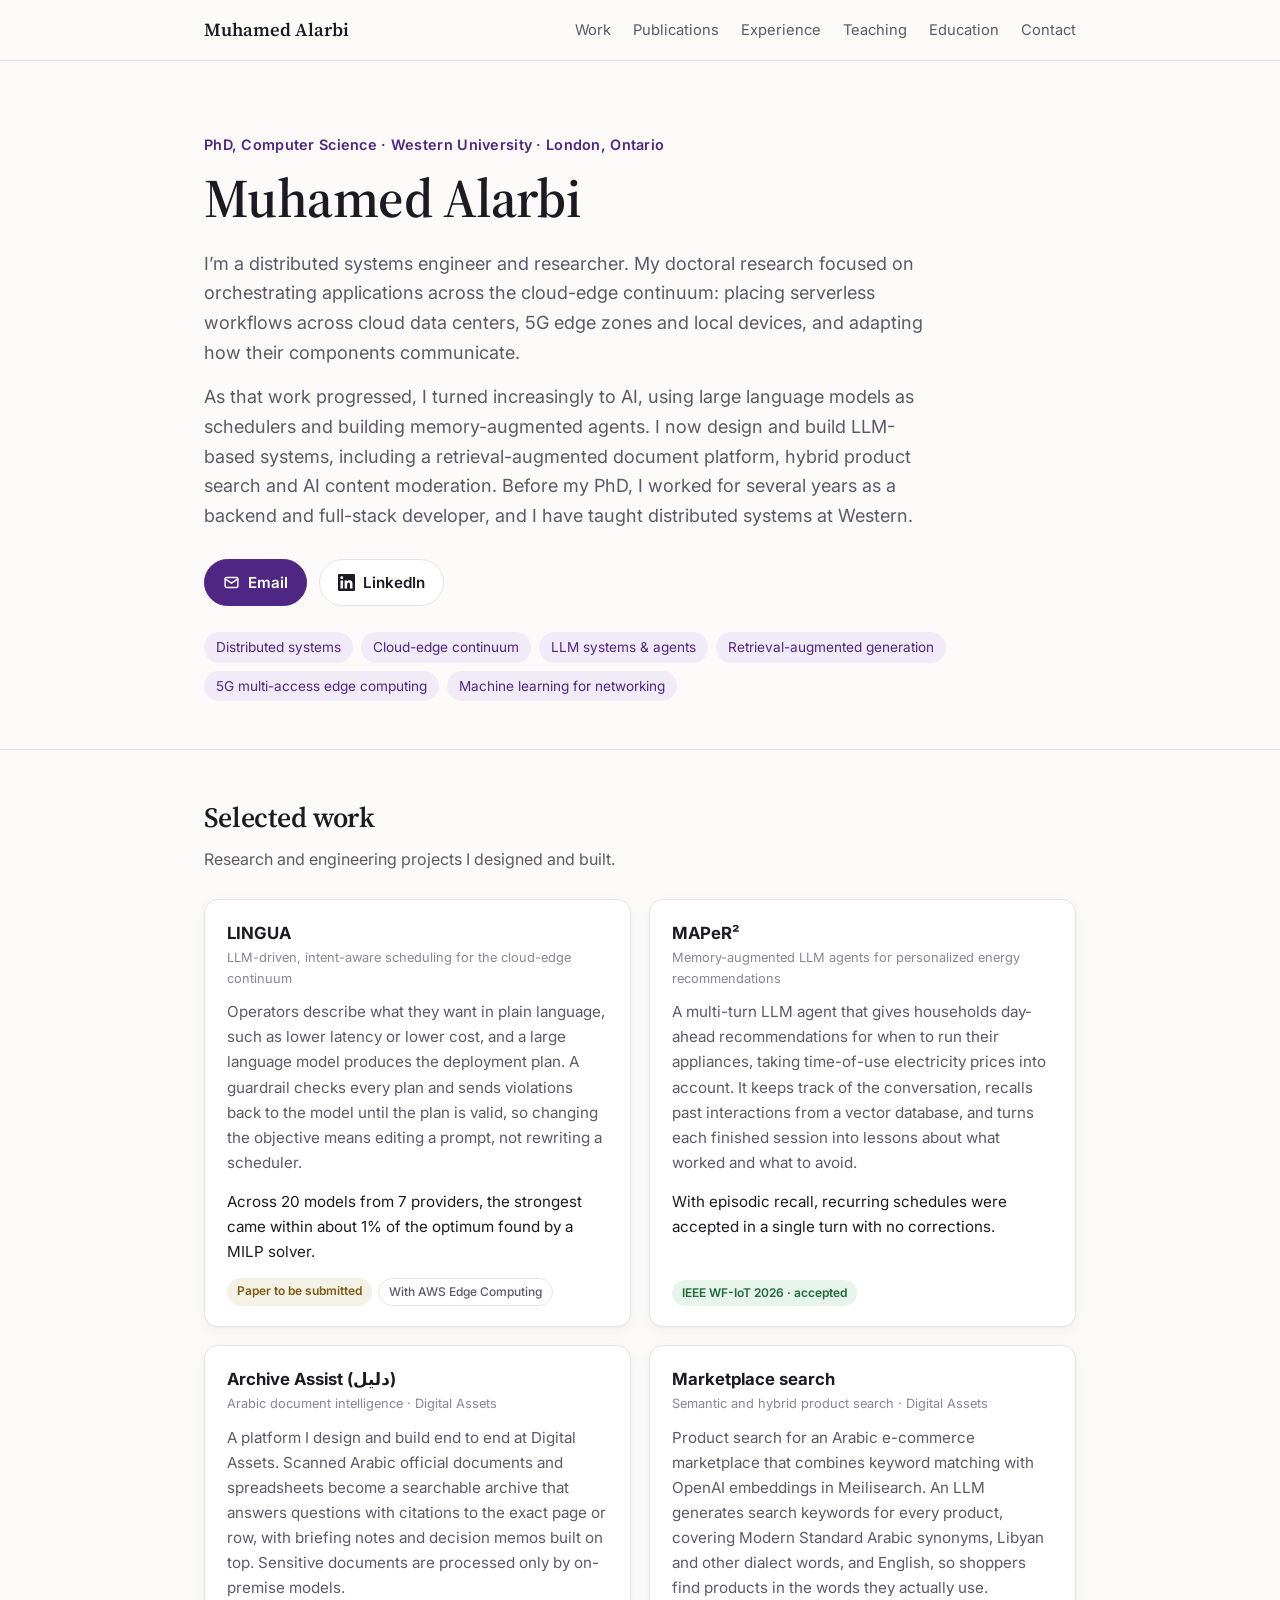
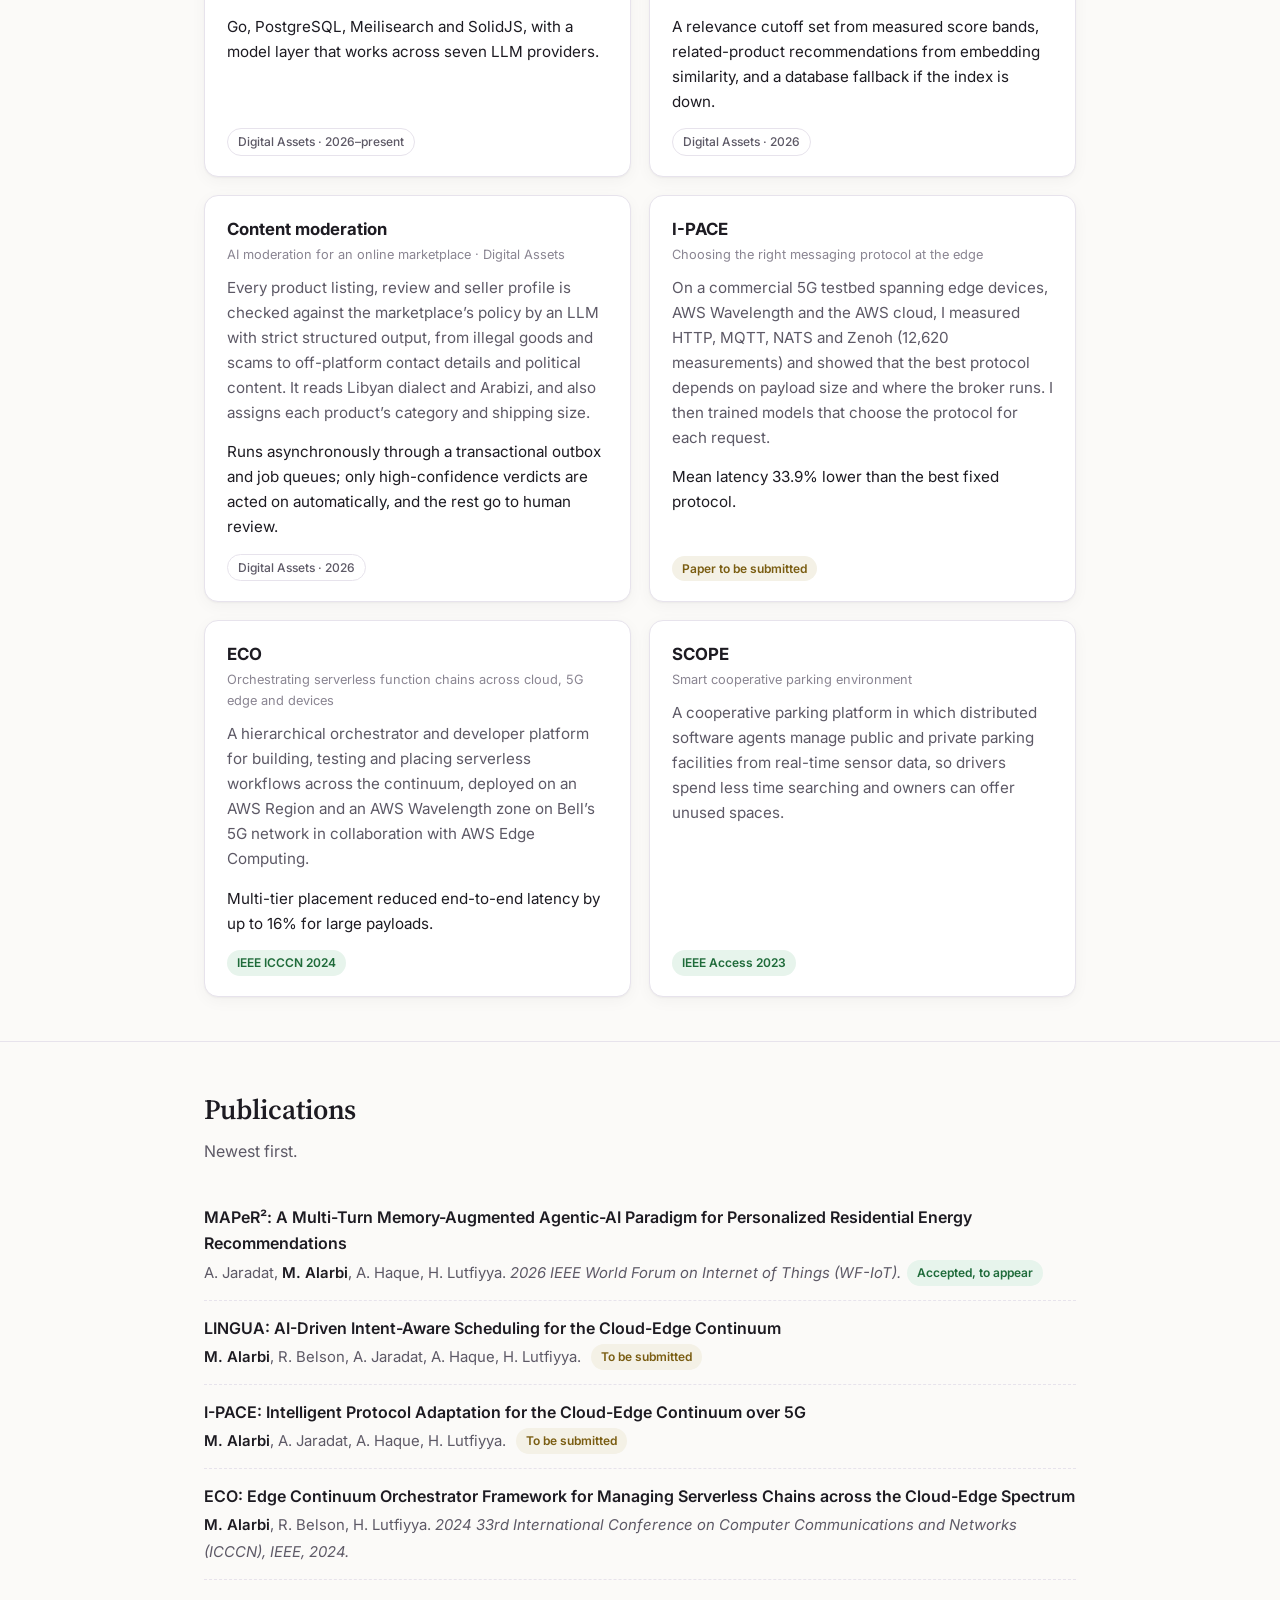
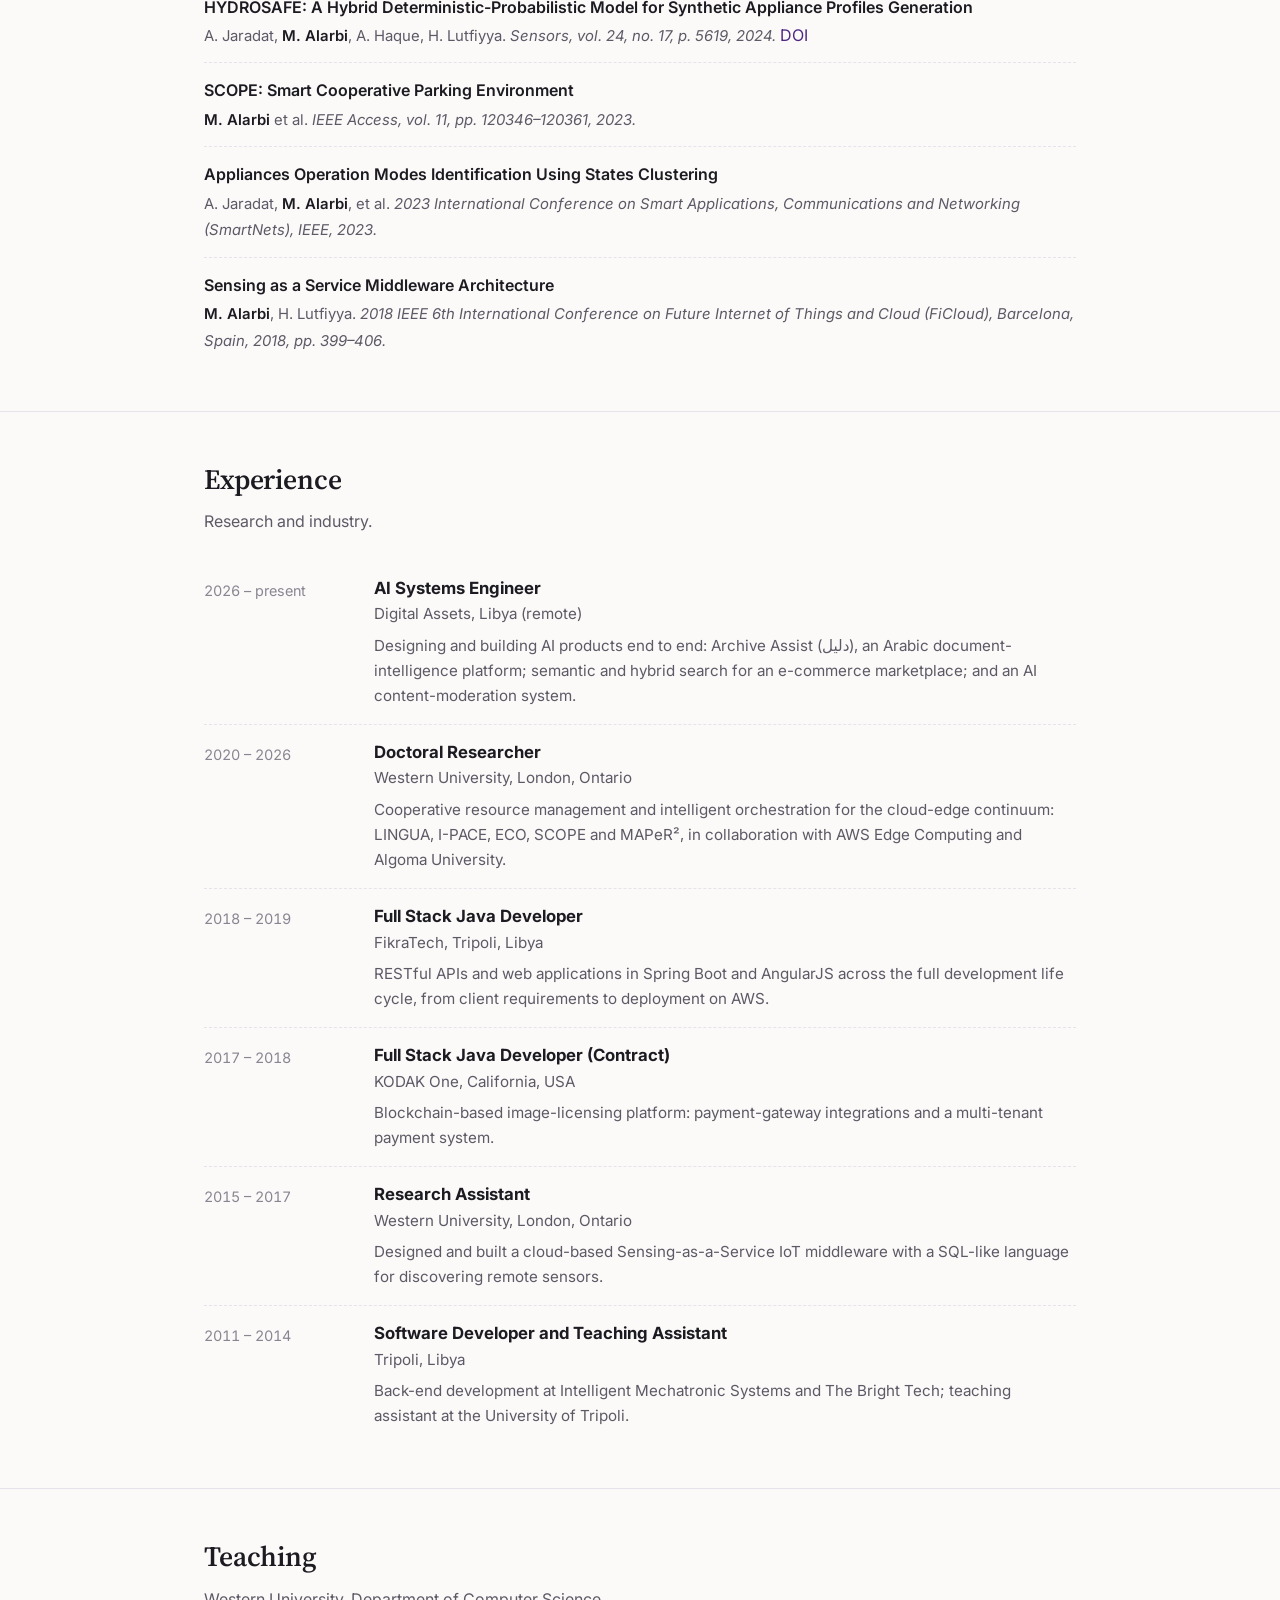
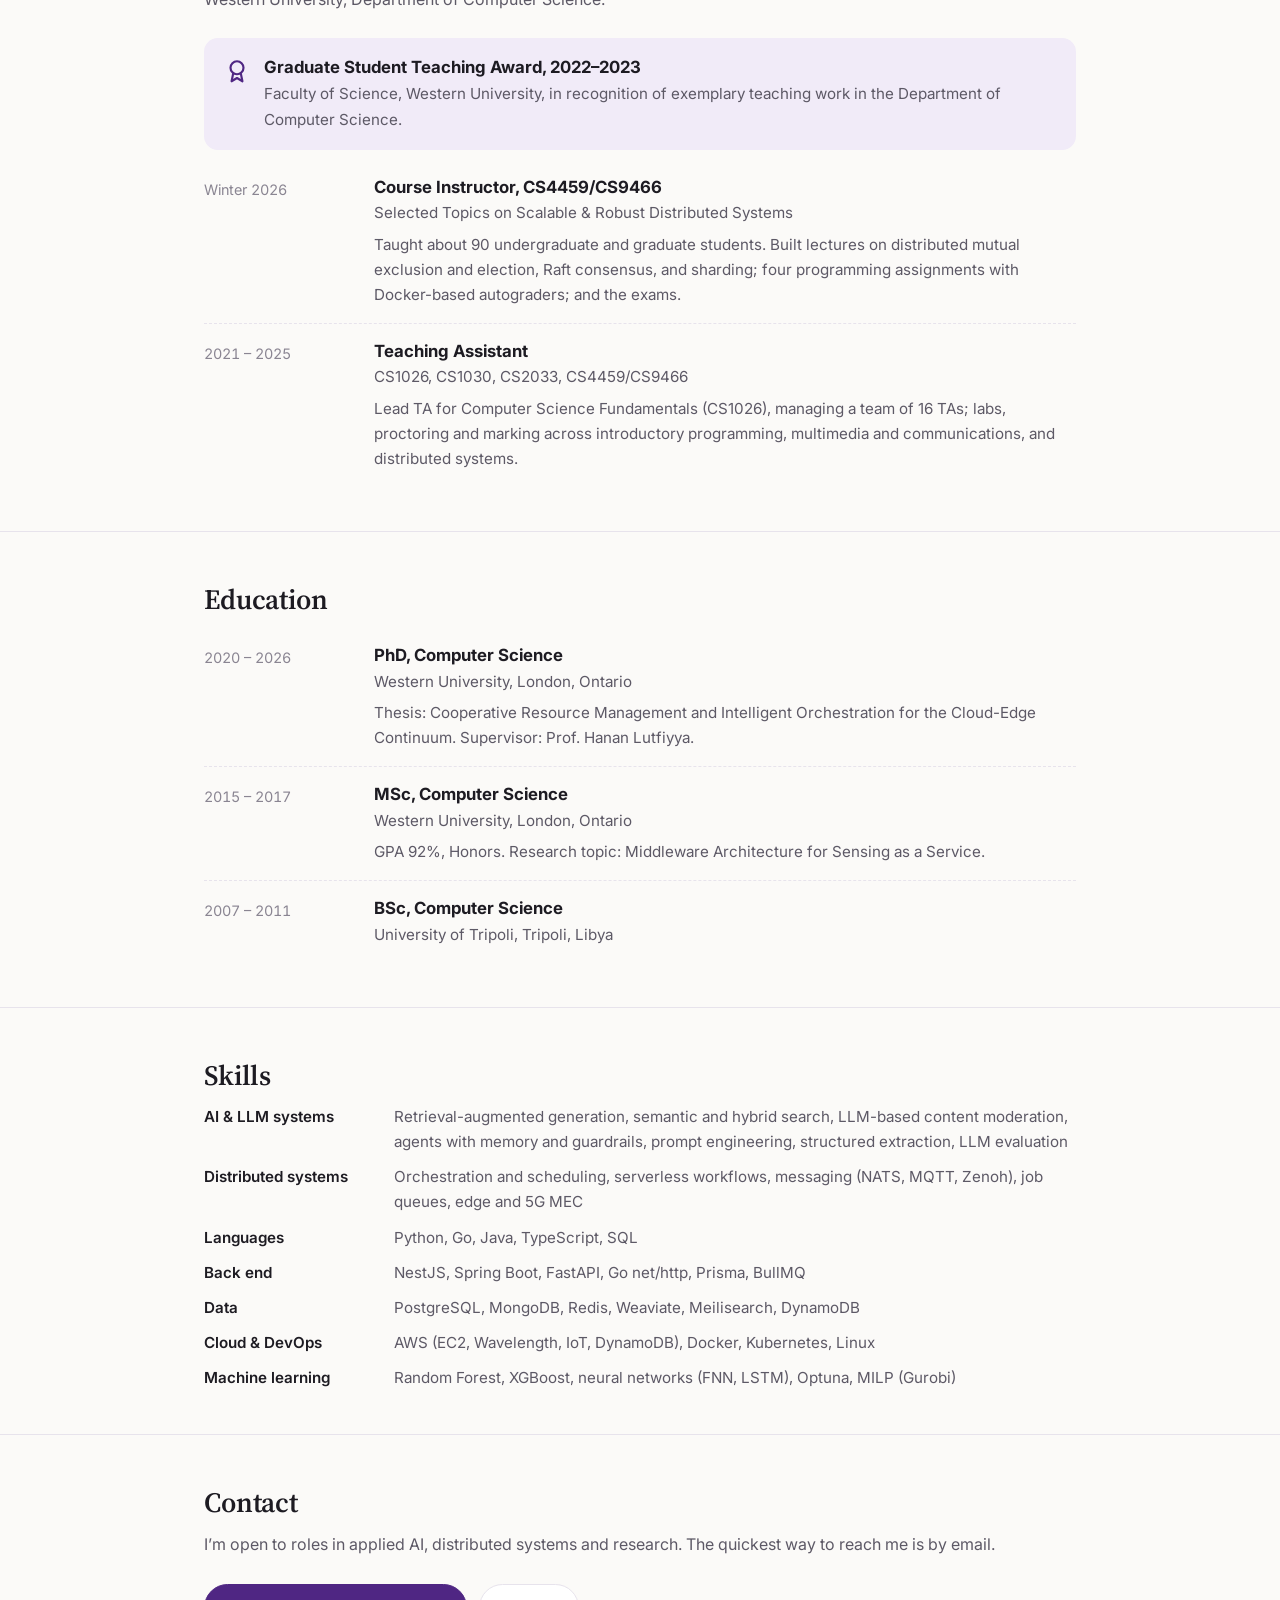
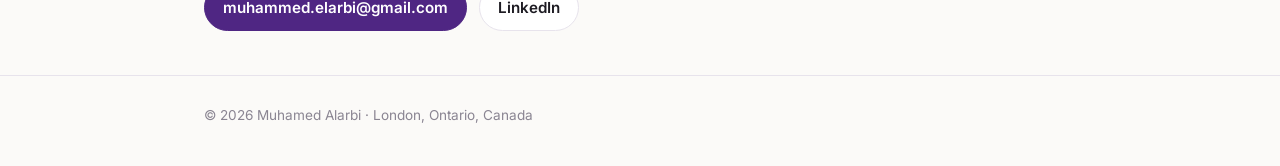
==== commit fbb472b2: "Remove the GitHub link from the site Co-Authored-By: Claude Fable 5.1 <noreply@anthropic.com>" ====
--- a/index.html
+++ b/index.html
@@ -27,7 +27,7 @@
     "alumniOf": [{"@type": "CollegeOrUniversity", "name": "Western University"}, {"@type": "CollegeOrUniversity", "name": "University of Tripoli"}],
     "worksFor": {"@type": "Organization", "name": "Digital Assets"},
     "address": {"@type": "PostalAddress", "addressLocality": "London", "addressRegion": "ON", "addressCountry": "CA"},
-    "sameAs": ["https://github.com/MuAlarbi", "https://www.linkedin.com/in/muhamed-alarbi-04a51759"]
+    "sameAs": ["https://www.linkedin.com/in/muhamed-alarbi-04a51759"]
   }
   </script>
 </head>
@@ -59,10 +59,6 @@
         <a class="btn primary" href="mailto:muhammed.elarbi@gmail.com">
           <svg viewBox="0 0 24 24" fill="none" stroke="currentColor" stroke-width="2" stroke-linecap="round" stroke-linejoin="round" aria-hidden="true"><rect x="3" y="5" width="18" height="14" rx="2"/><path d="m3 7 9 6 9-6"/></svg>
           Email
-        </a>
-        <a class="btn" href="https://github.com/MuAlarbi" rel="me">
-          <svg viewBox="0 0 24 24" fill="currentColor" aria-hidden="true"><path d="M12 .5a11.5 11.5 0 0 0-3.64 22.41c.58.1.79-.25.79-.56v-2c-3.2.7-3.88-1.37-3.88-1.37-.53-1.33-1.28-1.69-1.28-1.69-1.05-.72.08-.7.08-.7 1.16.08 1.77 1.19 1.77 1.19 1.03 1.77 2.7 1.26 3.36.96.1-.75.4-1.26.73-1.55-2.56-.29-5.25-1.28-5.25-5.68 0-1.25.45-2.28 1.19-3.08-.12-.29-.52-1.46.11-3.05 0 0 .97-.31 3.17 1.18a11 11 0 0 1 5.77 0c2.2-1.49 3.17-1.18 3.17-1.18.63 1.59.23 2.76.11 3.05.74.8 1.19 1.83 1.19 3.08 0 4.41-2.7 5.38-5.26 5.67.41.36.78 1.06.78 2.14v3.17c0 .31.21.67.8.56A11.5 11.5 0 0 0 12 .5Z"/></svg>
-          GitHub
         </a>
         <a class="btn" href="https://www.linkedin.com/in/muhamed-alarbi-04a51759" rel="me">
           <svg viewBox="0 0 24 24" fill="currentColor" aria-hidden="true"><path d="M20.45 20.45h-3.56v-5.57c0-1.33-.03-3.04-1.85-3.04-1.86 0-2.14 1.45-2.14 2.94v5.67H9.35V9h3.41v1.56h.05c.48-.9 1.64-1.85 3.37-1.85 3.6 0 4.27 2.37 4.27 5.46v6.28ZM5.34 7.43a2.06 2.06 0 1 1 0-4.13 2.06 2.06 0 0 1 0 4.13ZM7.12 20.45H3.56V9h3.56v11.45ZM22.22 0H1.77C.79 0 0 .77 0 1.73v20.54C0 23.23.79 24 1.77 24h20.45c.98 0 1.78-.77 1.78-1.73V1.73C24 .77 23.2 0 22.22 0Z"/></svg>
@@ -350,7 +346,6 @@
       <p class="section-intro">I’m open to roles in applied AI, distributed systems and research. The quickest way to reach me is by email.</p>
       <div class="contact">
         <a class="btn primary" href="mailto:muhammed.elarbi@gmail.com">muhammed.elarbi@gmail.com</a>
-        <a class="btn" href="https://github.com/MuAlarbi" rel="me">github.com/MuAlarbi</a>
         <a class="btn" href="https://www.linkedin.com/in/muhamed-alarbi-04a51759" rel="me">LinkedIn</a>
       </div>
     </div>
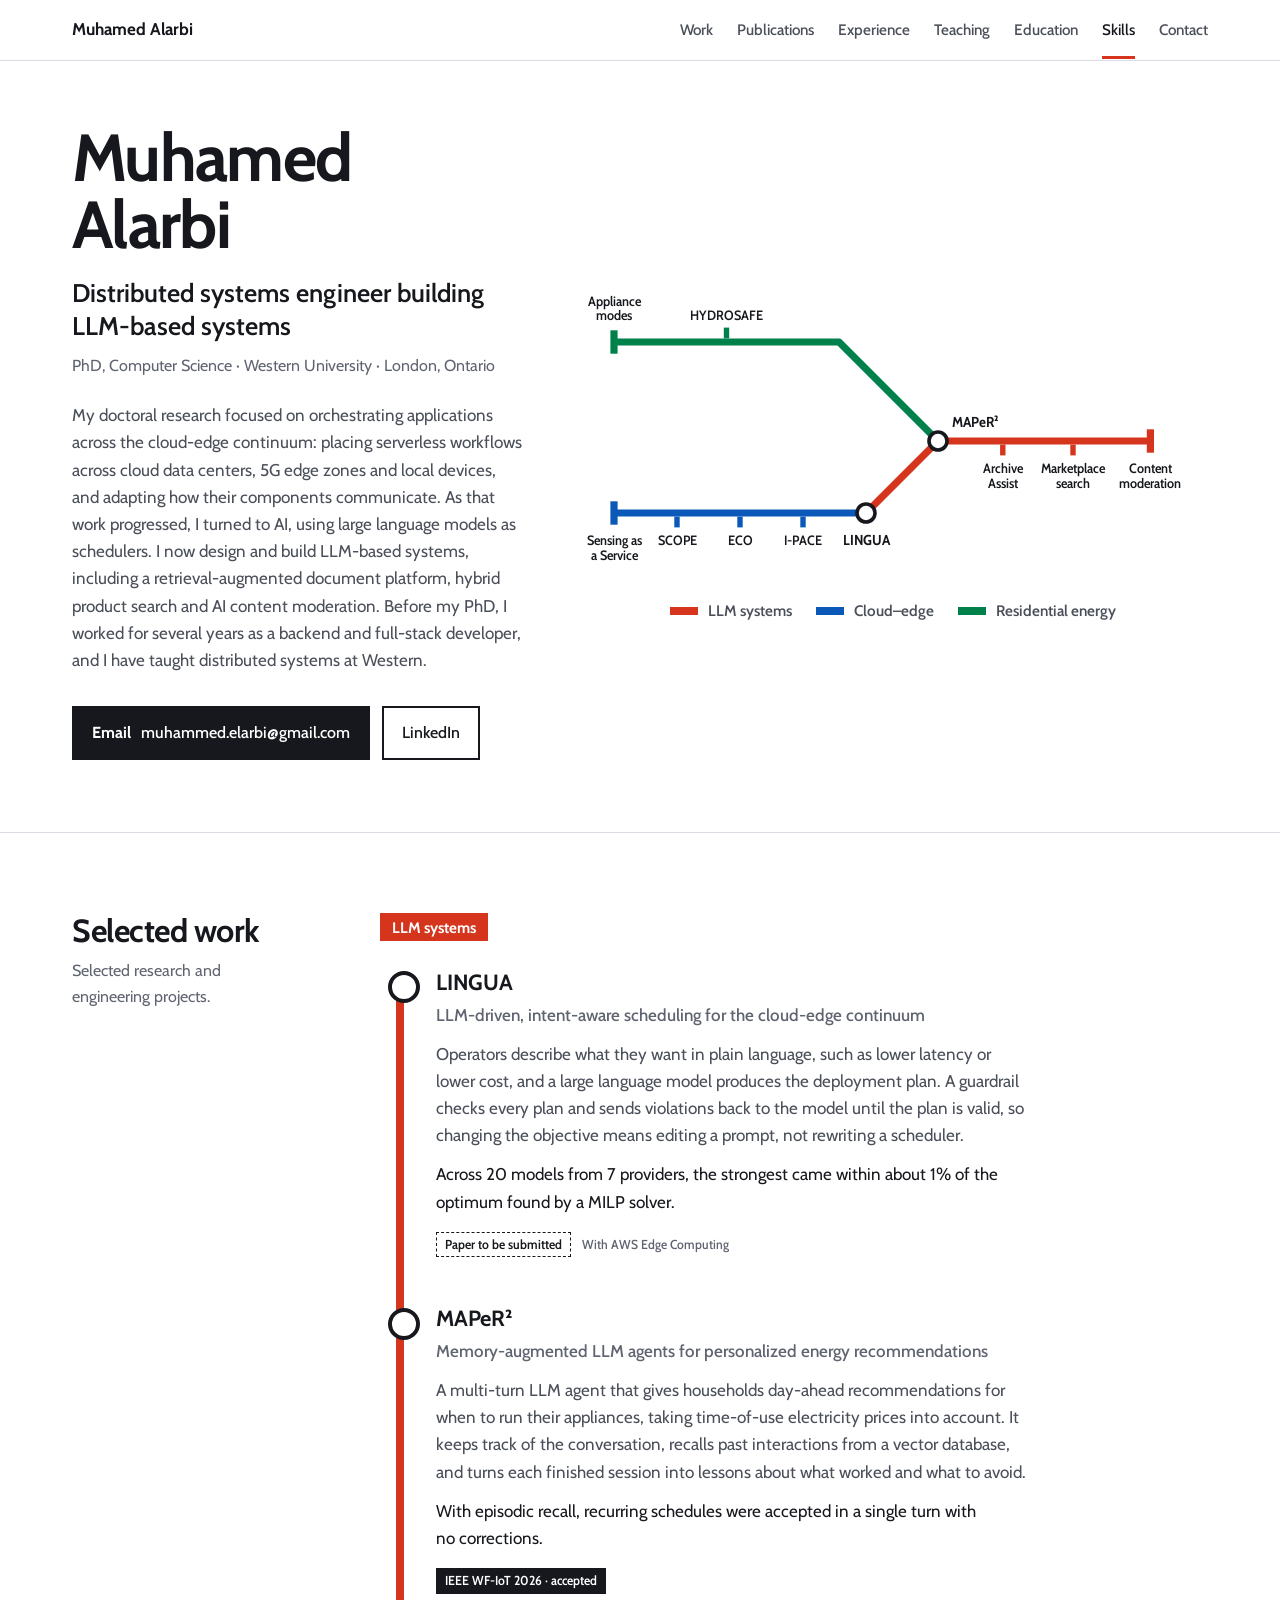
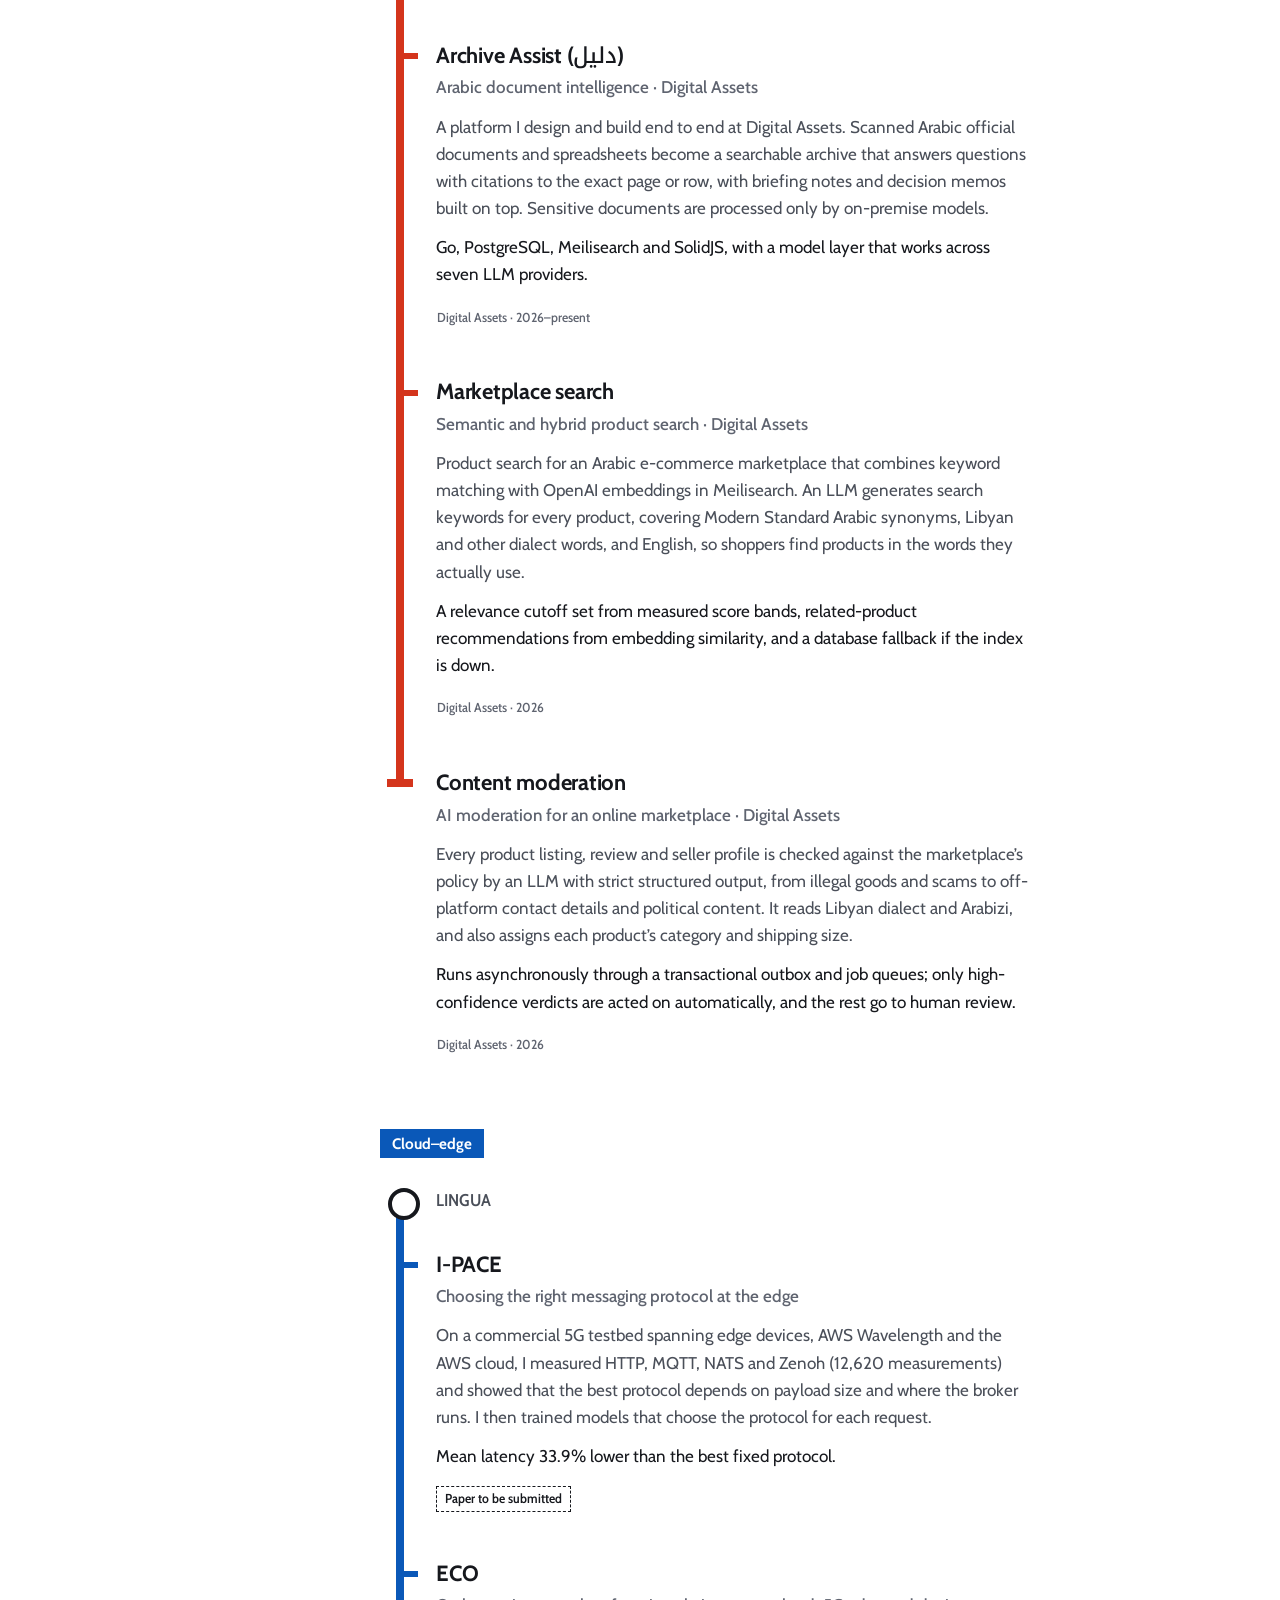
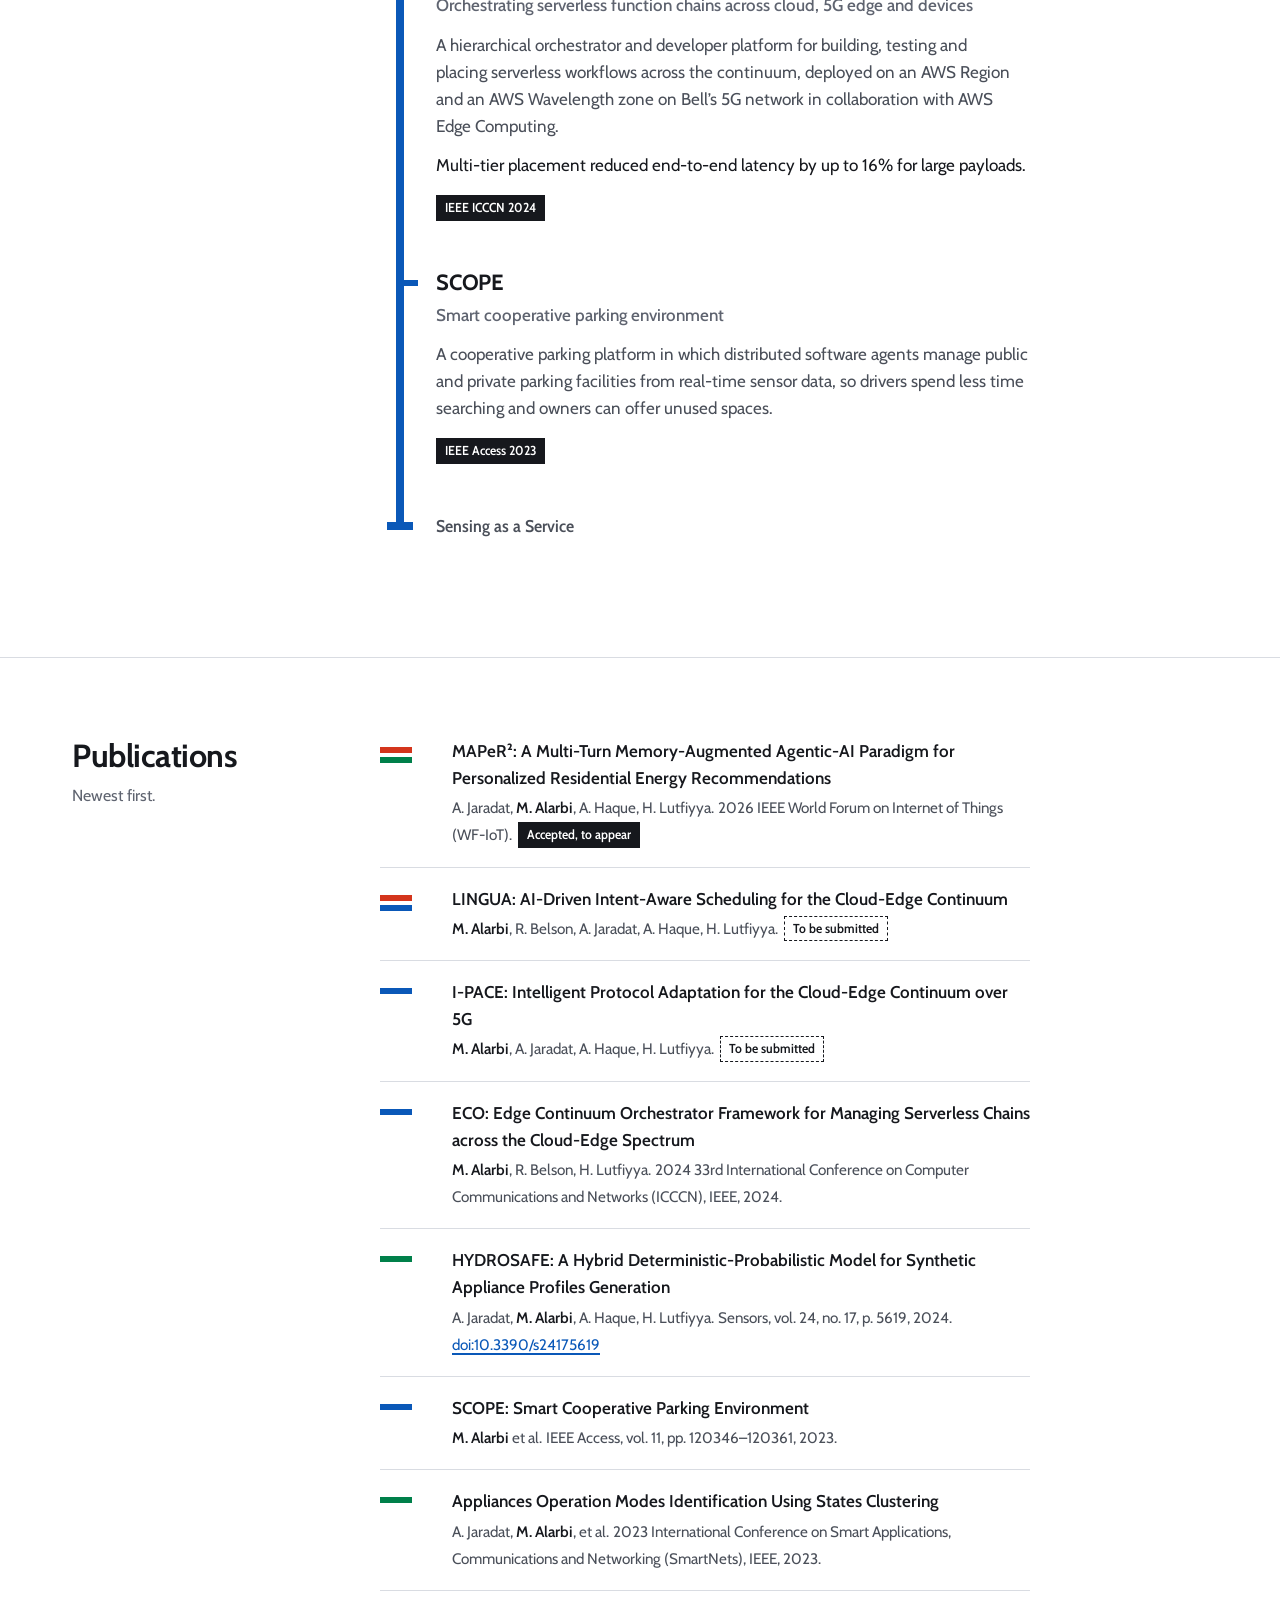
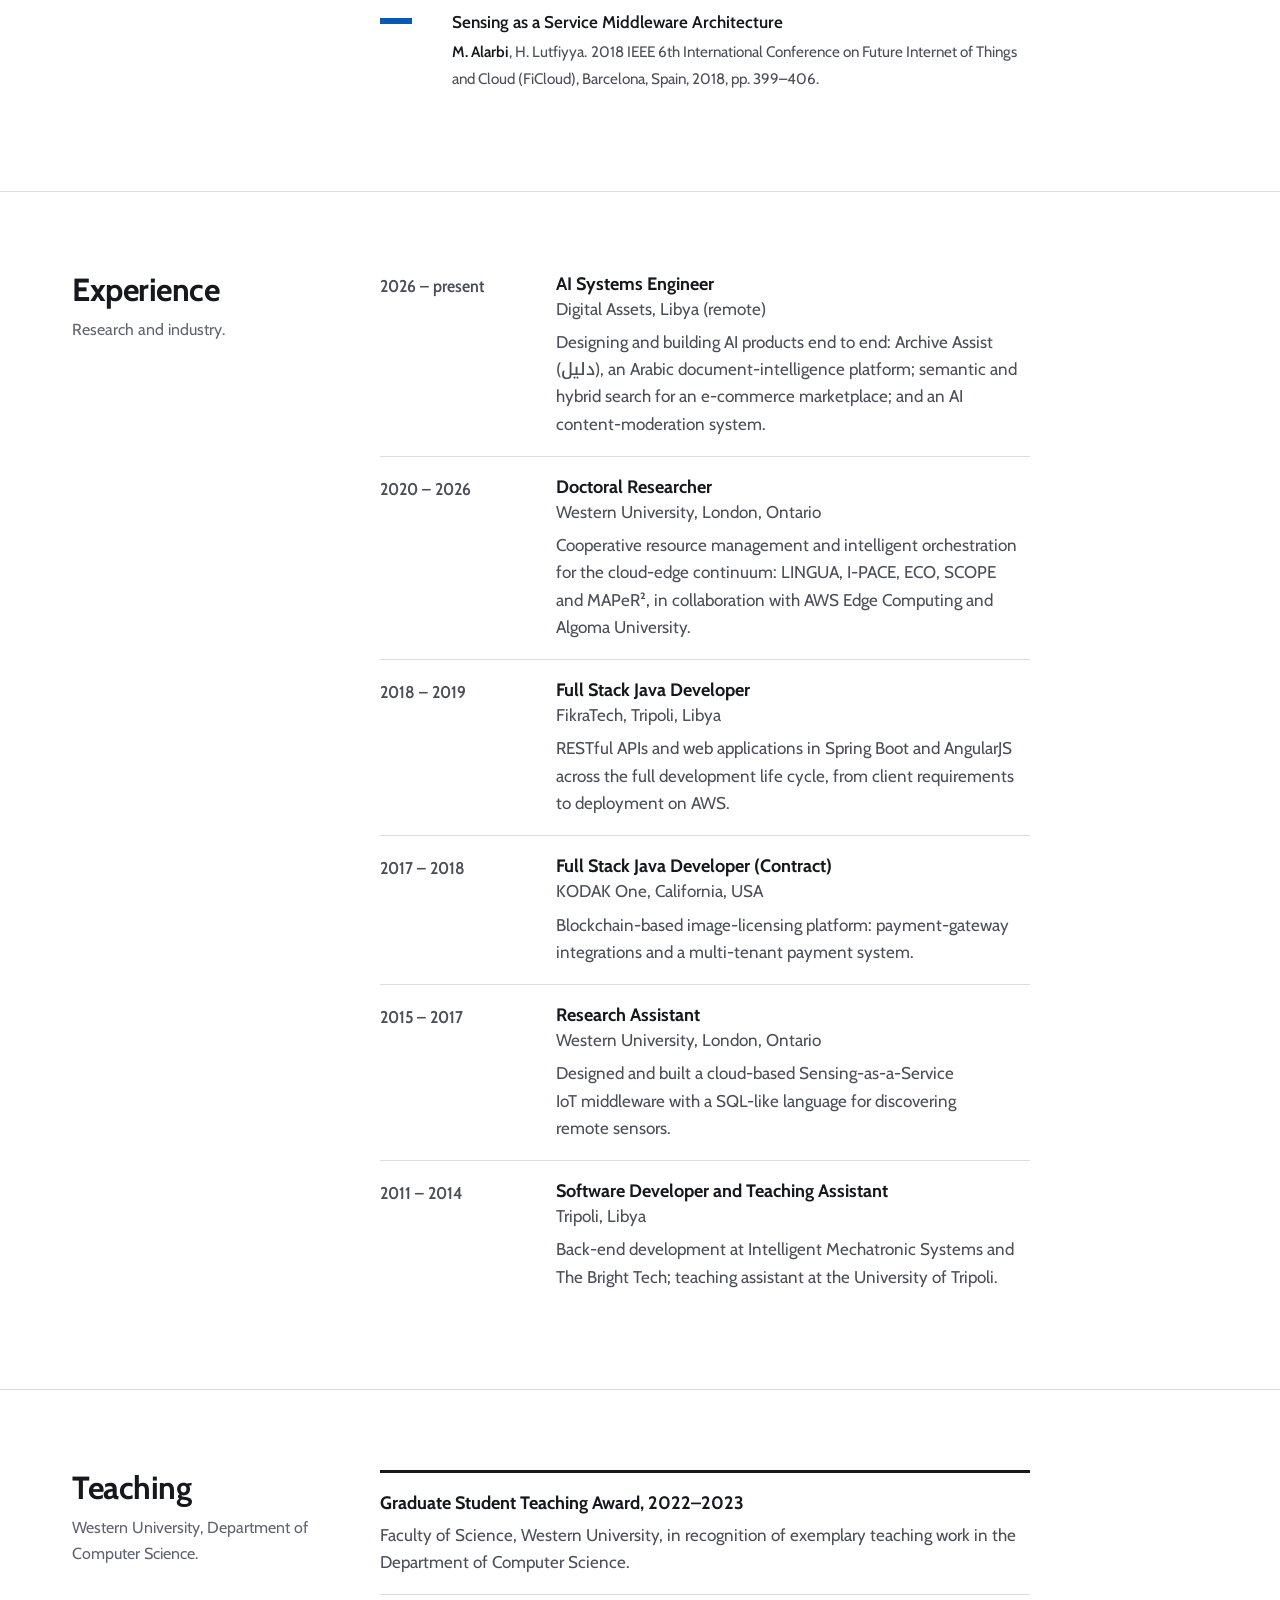
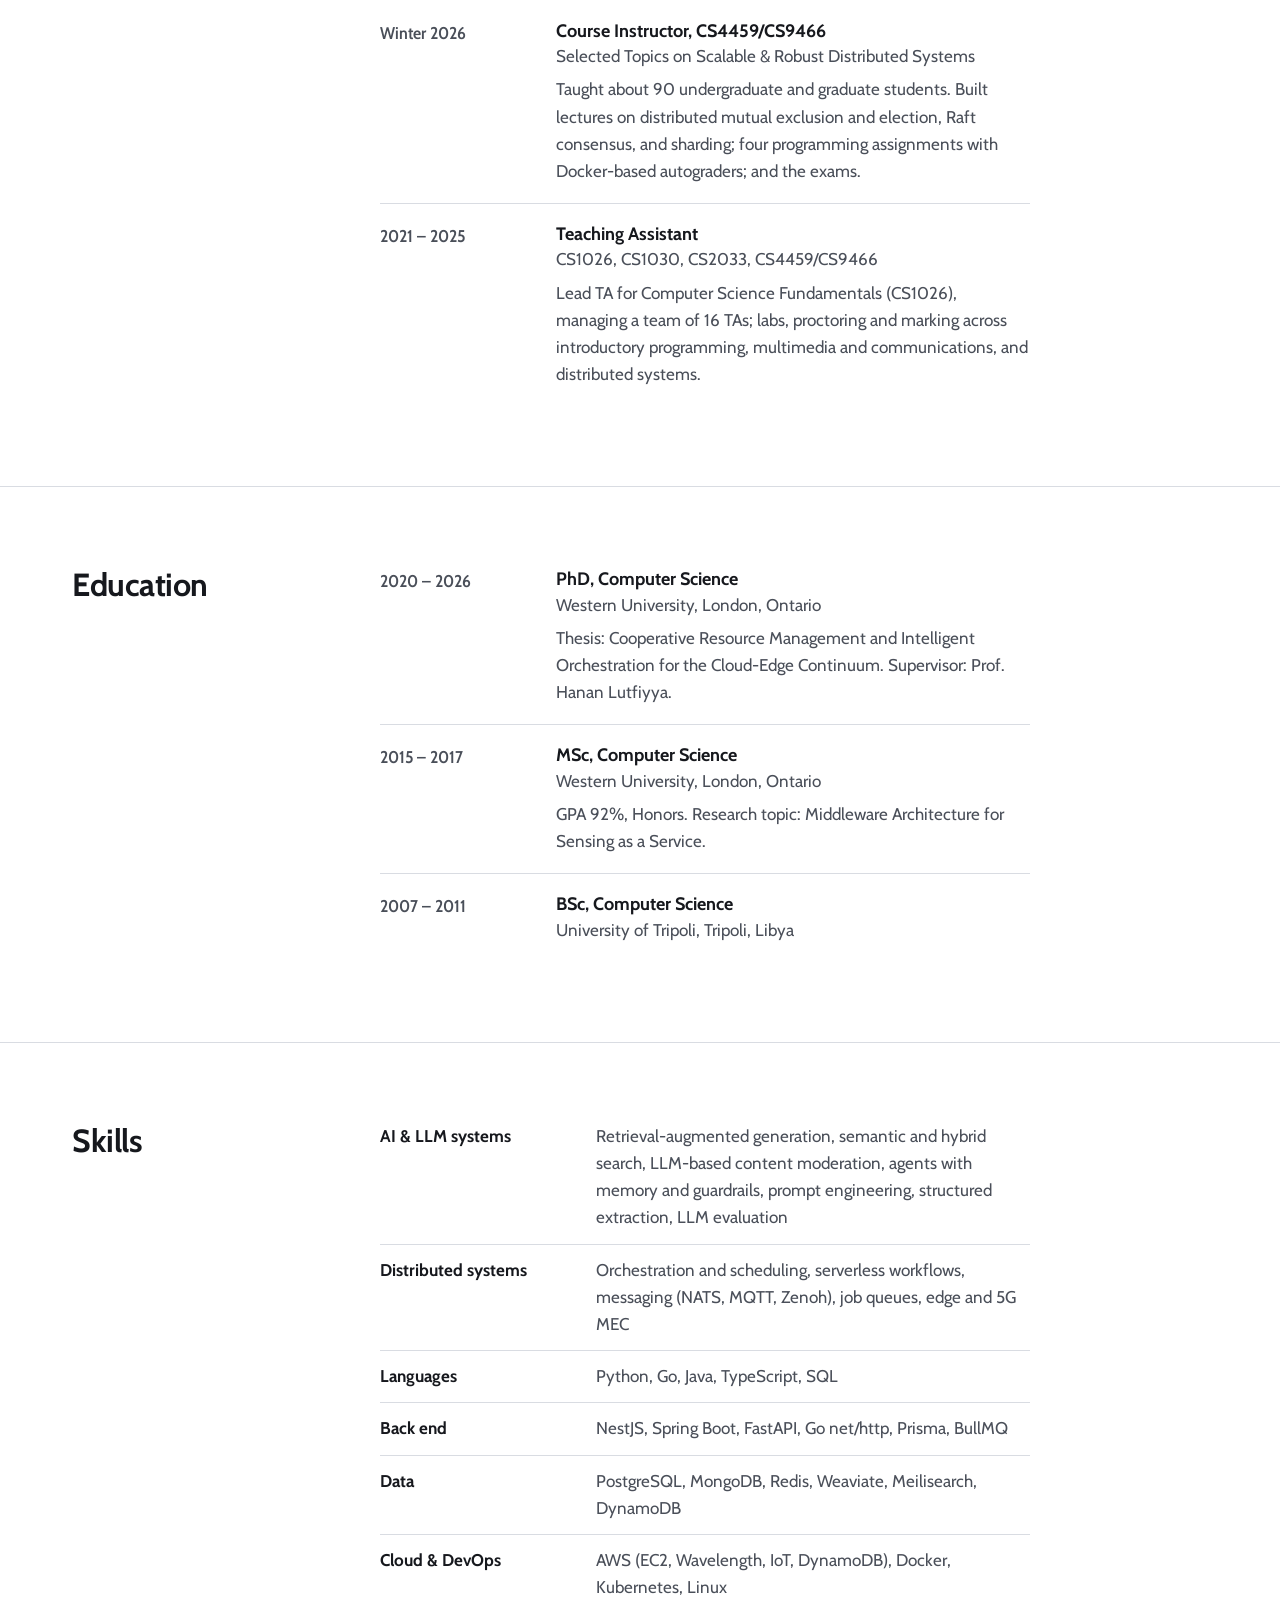
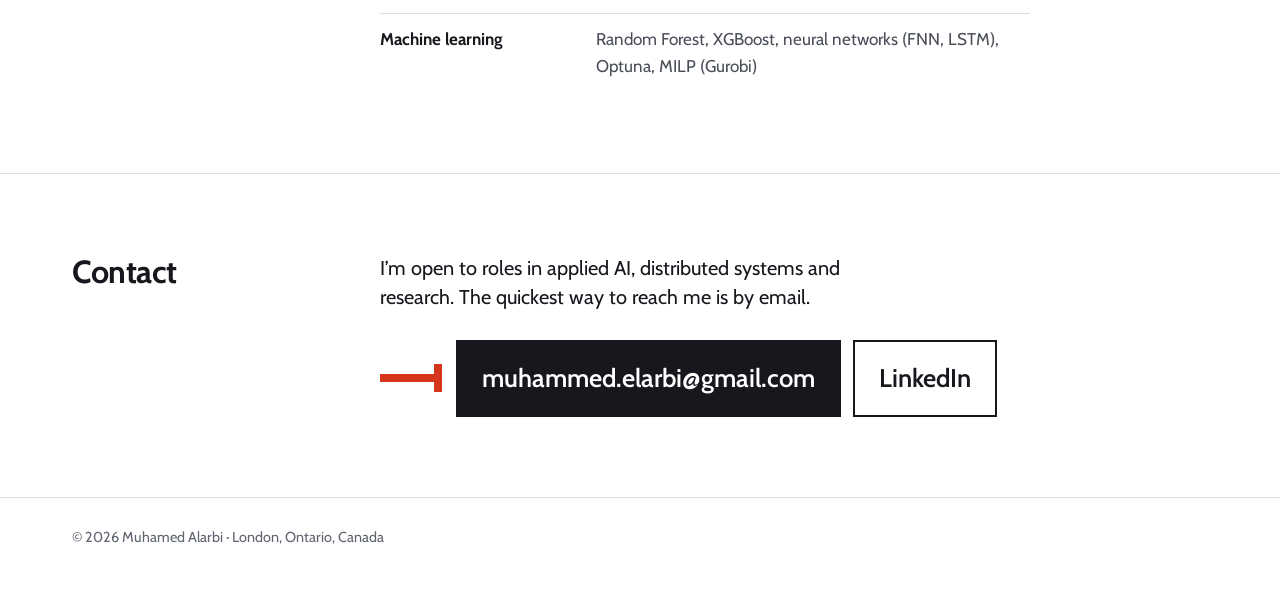
==== commit a38fb27d: "Redesign the site as a transit map of the work Replace the template look (Inter, purple accent, pill" ====
--- a/index.html
+++ b/index.html
@@ -11,11 +11,13 @@
   <meta property="og:title" content="Muhamed Alarbi · Distributed Systems & Applied AI">
   <meta property="og:description" content="PhD in Computer Science (Western University). Cloud-edge orchestration, LLM systems and agents.">
   <meta property="og:url" content="https://malarbi.ca/">
-  <meta name="theme-color" content="#4f2683">
+  <meta name="theme-color" content="#ffffff" media="(prefers-color-scheme: light)">
+  <meta name="theme-color" content="#0f1115" media="(prefers-color-scheme: dark)">
   <link rel="icon" href="favicon.svg" type="image/svg+xml">
   <link rel="preconnect" href="https://fonts.googleapis.com">
   <link rel="preconnect" href="https://fonts.gstatic.com" crossorigin>
-  <link href="https://fonts.googleapis.com/css2?family=Inter:wght@400;500;600&family=Source+Serif+4:opsz,wght@8..60,600&display=swap" rel="stylesheet">
+  <link href="https://fonts.googleapis.com/css2?family=Cabin:wdth,wght@75..100,400..700&display=swap" rel="stylesheet">
+  <link href="https://fonts.googleapis.com/css2?family=Noto+Kufi+Arabic:wght@500&text=%D8%AF%D9%84%D9%8A%D9%84&display=swap" rel="stylesheet">
   <link rel="stylesheet" href="styles.css">
   <script type="application/ld+json">
   {
@@ -33,6 +35,8 @@
 </head>
 <body>
 
+<a class="skip" href="#top">Skip to content</a>
+
 <nav class="nav" aria-label="Main">
   <div class="wrap">
     <a class="brand" href="#top">Muhamed Alarbi</a>
@@ -42,6 +46,7 @@
       <li><a href="#experience">Experience</a></li>
       <li><a href="#teaching">Teaching</a></li>
       <li><a href="#education">Education</a></li>
+      <li><a href="#skills">Skills</a></li>
       <li><a href="#contact">Contact</a></li>
     </ul>
   </div>
@@ -50,159 +55,263 @@
 <main id="top">
 
   <header class="hero">
-    <div class="wrap">
-      <p class="eyebrow">PhD, Computer Science · Western University · London, Ontario</p>
-      <h1>Muhamed Alarbi</h1>
-      <p class="lead">I’m a distributed systems engineer and researcher. My doctoral research focused on orchestrating applications across the cloud-edge continuum: placing serverless workflows across cloud data centers, 5G edge zones and local devices, and adapting how their components communicate.</p>
-      <p class="lead">As that work progressed, I turned increasingly to AI, using large language models as schedulers and building memory-augmented agents. I now design and build LLM-based systems, including a retrieval-augmented document platform, hybrid product search and AI content moderation. Before my PhD, I worked for several years as a backend and full-stack developer, and I have taught distributed systems at Western.</p>
-      <div class="actions">
-        <a class="btn primary" href="mailto:muhammed.elarbi@gmail.com">
-          <svg viewBox="0 0 24 24" fill="none" stroke="currentColor" stroke-width="2" stroke-linecap="round" stroke-linejoin="round" aria-hidden="true"><rect x="3" y="5" width="18" height="14" rx="2"/><path d="m3 7 9 6 9-6"/></svg>
-          Email
-        </a>
-        <a class="btn" href="https://www.linkedin.com/in/muhamed-alarbi-04a51759" rel="me">
-          <svg viewBox="0 0 24 24" fill="currentColor" aria-hidden="true"><path d="M20.45 20.45h-3.56v-5.57c0-1.33-.03-3.04-1.85-3.04-1.86 0-2.14 1.45-2.14 2.94v5.67H9.35V9h3.41v1.56h.05c.48-.9 1.64-1.85 3.37-1.85 3.6 0 4.27 2.37 4.27 5.46v6.28ZM5.34 7.43a2.06 2.06 0 1 1 0-4.13 2.06 2.06 0 0 1 0 4.13ZM7.12 20.45H3.56V9h3.56v11.45ZM22.22 0H1.77C.79 0 0 .77 0 1.73v20.54C0 23.23.79 24 1.77 24h20.45c.98 0 1.78-.77 1.78-1.73V1.73C24 .77 23.2 0 22.22 0Z"/></svg>
-          LinkedIn
-        </a>
+    <div class="wrap hero-grid">
+      <div class="hero-copy">
+        <h1>Muhamed Alarbi</h1>
+        <p class="role">Distributed systems engineer building LLM-based systems</p>
+        <p class="cred">PhD, Computer Science · Western University · London, Ontario</p>
+        <p class="intro">My doctoral research focused on orchestrating applications across the cloud-edge continuum: placing serverless workflows across cloud data centers, 5G edge zones and local devices, and adapting how their components communicate. As that work progressed, I turned to AI, using large language models as schedulers. I now design and build LLM-based systems, including a retrieval-augmented document platform, hybrid product search and AI content moderation. Before my PhD, I worked for several years as a backend and full-stack developer, and I have taught distributed systems at Western.</p>
+        <div class="actions">
+          <a class="sign" href="mailto:muhammed.elarbi@gmail.com"><b>Email</b> muhammed.elarbi@gmail.com</a>
+          <a class="sign sign-quiet" href="https://www.linkedin.com/in/muhamed-alarbi-04a51759" rel="me">LinkedIn</a>
+        </div>
       </div>
-      <ul class="chips" aria-label="Research interests">
-        <li>Distributed systems</li>
-        <li>Cloud-edge continuum</li>
-        <li>LLM systems &amp; agents</li>
-        <li>Retrieval-augmented generation</li>
-        <li>5G multi-access edge computing</li>
-        <li>Machine learning for networking</li>
-      </ul>
+
+      <figure class="network">
+        <svg class="map map-wide" viewBox="0 0 700 350" role="group" aria-labelledby="map-title">
+          <title id="map-title">Research network: three lines of work meeting at LINGUA and MAPeR²</title>
+          <g class="r r-energy">
+            <path class="route" pathLength="1" d="M40 90 H290 L400 200"/>
+            <path class="bar" d="M40 77 V103"/>
+            <path class="tick" d="M165 86 V74"/>
+            <a href="#pub-appliance"><text x="40" y="50"><tspan x="40">Appliance</tspan><tspan x="40" dy="16">modes</tspan></text></a>
+            <a href="#pub-hydrosafe"><text x="165" y="66">HYDROSAFE</text></a>
+          </g>
+          <g class="r r-edge">
+            <path class="route" pathLength="1" d="M40 280 H320"/>
+            <path class="bar" d="M40 267 V293"/>
+            <path class="tick" d="M110 284 V296"/>
+            <path class="tick" d="M180 284 V296"/>
+            <path class="tick" d="M250 284 V296"/>
+            <a href="#pub-saas"><text x="40" y="316"><tspan x="40">Sensing as</tspan><tspan x="40" dy="16">a Service</tspan></text></a>
+            <a href="#scope"><text x="110" y="316">SCOPE</text></a>
+            <a href="#eco"><text x="180" y="316">ECO</text></a>
+            <a href="#i-pace"><text x="250" y="316">I-PACE</text></a>
+          </g>
+          <g class="r r-llm">
+            <path class="route" pathLength="1" d="M320 280 L400 200 H636"/>
+            <path class="bar" d="M636 187 V213"/>
+            <path class="tick" d="M472 204 V216"/>
+            <path class="tick" d="M550 204 V216"/>
+            <a href="#archive-assist"><text x="472" y="236"><tspan x="472">Archive</tspan><tspan x="472" dy="16">Assist</tspan></text></a>
+            <a href="#marketplace-search"><text x="550" y="236"><tspan x="550">Marketplace</tspan><tspan x="550" dy="16">search</tspan></text></a>
+            <a href="#content-moderation"><text x="636" y="236"><tspan x="636">Content</tspan><tspan x="636" dy="16">moderation</tspan></text></a>
+          </g>
+          <g class="xchg">
+            <a href="#lingua"><circle cx="320" cy="280" r="10"/><text x="320" y="316">LINGUA</text></a>
+            <a href="#maper2"><circle cx="400" cy="200" r="10"/><text class="start" x="416" y="184">MAPeR²</text></a>
+          </g>
+        </svg>
+
+        <svg class="map map-tall" viewBox="0 0 380 660" role="group" aria-labelledby="map-title-tall">
+          <title id="map-title-tall">Research network: three lines of work meeting at LINGUA and MAPeR²</title>
+          <g class="r r-energy">
+            <path class="route" pathLength="1" d="M100 40 V330 L170 400"/>
+            <path class="bar" d="M87 40 H113"/>
+            <path class="tick" d="M96 170 H84"/>
+            <a href="#pub-appliance"><text class="end" x="78" y="38"><tspan x="78">Appliance</tspan><tspan x="78" dy="17">modes</tspan></text></a>
+            <a href="#pub-hydrosafe"><text class="end" x="78" y="175">HYDROSAFE</text></a>
+          </g>
+          <g class="r r-edge">
+            <path class="route" pathLength="1" d="M250 40 V320"/>
+            <path class="bar" d="M237 40 H263"/>
+            <path class="tick" d="M254 110 H266"/>
+            <path class="tick" d="M254 180 H266"/>
+            <path class="tick" d="M254 250 H266"/>
+            <a href="#pub-saas"><text class="start" x="272" y="38"><tspan x="272">Sensing as</tspan><tspan x="272" dy="17">a Service</tspan></text></a>
+            <a href="#scope"><text class="start" x="272" y="115">SCOPE</text></a>
+            <a href="#eco"><text class="start" x="272" y="185">ECO</text></a>
+            <a href="#i-pace"><text class="start" x="272" y="255">I-PACE</text></a>
+          </g>
+          <g class="r r-llm">
+            <path class="route" pathLength="1" d="M250 320 L170 400 V630"/>
+            <path class="bar" d="M157 630 H183"/>
+            <path class="tick" d="M174 475 H186"/>
+            <path class="tick" d="M174 550 H186"/>
+            <a href="#archive-assist"><text class="start" x="194" y="480">Archive Assist</text></a>
+            <a href="#marketplace-search"><text class="start" x="194" y="555">Marketplace search</text></a>
+            <a href="#content-moderation"><text class="start" x="194" y="635">Content moderation</text></a>
+          </g>
+          <g class="xchg">
+            <a href="#lingua"><circle cx="250" cy="320" r="10"/><text class="start" x="270" y="325">LINGUA</text></a>
+            <a href="#maper2"><circle cx="170" cy="400" r="10"/><text class="start" x="190" y="405">MAPeR²</text></a>
+          </g>
+        </svg>
+
+        <figcaption>
+          <ul class="legend" aria-label="Lines">
+            <li><a href="#line-llm" data-line="llm"><span class="swatch" aria-hidden="true"></span>LLM systems</a></li>
+            <li><a href="#line-edge" data-line="edge"><span class="swatch" aria-hidden="true"></span>Cloud–edge</a></li>
+            <li><a href="#publications" data-line="energy"><span class="swatch" aria-hidden="true"></span>Residential energy</a></li>
+          </ul>
+        </figcaption>
+      </figure>
     </div>
   </header>
 
-  <section id="work">
-    <div class="wrap">
-      <h2>Selected work</h2>
-      <p class="section-intro">Research and engineering projects I designed and built.</p>
-      <div class="grid">
-
-        <article class="card">
-          <h3>LINGUA</h3>
-          <p class="kicker">LLM-driven, intent-aware scheduling for the cloud-edge continuum</p>
-          <p>Operators describe what they want in plain language, such as lower latency or lower cost, and a large language model produces the deployment plan. A guardrail checks every plan and sends violations back to the model until the plan is valid, so changing the objective means editing a prompt, not rewriting a scheduler.</p>
-          <p class="result">Across 20 models from 7 providers, the strongest came within about 1% of the optimum found by a MILP solver.</p>
-          <div class="meta"><span class="badge wait">Paper to be submitted</span><span class="badge plain">With AWS Edge Computing</span></div>
-        </article>
-
-        <article class="card">
-          <h3>MAPeR²</h3>
-          <p class="kicker">Memory-augmented LLM agents for personalized energy recommendations</p>
-          <p>A multi-turn LLM agent that gives households day-ahead recommendations for when to run their appliances, taking time-of-use electricity prices into account. It keeps track of the conversation, recalls past interactions from a vector database, and turns each finished session into lessons about what worked and what to avoid.</p>
-          <p class="result">With episodic recall, recurring schedules were accepted in a single turn with no corrections.</p>
-          <div class="meta"><span class="badge ok">IEEE WF-IoT 2026 · accepted</span></div>
-        </article>
-
-        <article class="card">
-          <h3>Archive Assist (<bdi lang="ar">دليل</bdi>)</h3>
-          <p class="kicker">Arabic document intelligence · Digital Assets</p>
-          <p>A platform I design and build end to end at Digital Assets. Scanned Arabic official documents and spreadsheets become a searchable archive that answers questions with citations to the exact page or row, with briefing notes and decision memos built on top. Sensitive documents are processed only by on-premise models.</p>
-          <p class="result">Go, PostgreSQL, Meilisearch and SolidJS, with a model layer that works across seven LLM providers.</p>
-          <div class="meta"><span class="badge plain">Digital Assets · 2026–present</span></div>
-        </article>
-
-        <article class="card">
-          <h3>Marketplace search</h3>
-          <p class="kicker">Semantic and hybrid product search · Digital Assets</p>
-          <p>Product search for an Arabic e-commerce marketplace that combines keyword matching with OpenAI embeddings in Meilisearch. An LLM generates search keywords for every product, covering Modern Standard Arabic synonyms, Libyan and other dialect words, and English, so shoppers find products in the words they actually use.</p>
-          <p class="result">A relevance cutoff set from measured score bands, related-product recommendations from embedding similarity, and a database fallback if the index is down.</p>
-          <div class="meta"><span class="badge plain">Digital Assets · 2026</span></div>
-        </article>
-
-        <article class="card">
-          <h3>Content moderation</h3>
-          <p class="kicker">AI moderation for an online marketplace · Digital Assets</p>
-          <p>Every product listing, review and seller profile is checked against the marketplace’s policy by an LLM with strict structured output, from illegal goods and scams to off-platform contact details and political content. It reads Libyan dialect and Arabizi, and also assigns each product’s category and shipping size.</p>
-          <p class="result">Runs asynchronously through a transactional outbox and job queues; only high-confidence verdicts are acted on automatically, and the rest go to human review.</p>
-          <div class="meta"><span class="badge plain">Digital Assets · 2026</span></div>
-        </article>
-
-        <article class="card">
-          <h3>I-PACE</h3>
-          <p class="kicker">Choosing the right messaging protocol at the edge</p>
-          <p>On a commercial 5G testbed spanning edge devices, AWS Wavelength and the AWS cloud, I measured HTTP, MQTT, NATS and Zenoh (12,620 measurements) and showed that the best protocol depends on payload size and where the broker runs. I then trained models that choose the protocol for each request.</p>
-          <p class="result">Mean latency 33.9% lower than the best fixed protocol.</p>
-          <div class="meta"><span class="badge wait">Paper to be submitted</span></div>
-        </article>
-
-        <article class="card">
-          <h3>ECO</h3>
-          <p class="kicker">Orchestrating serverless function chains across cloud, 5G edge and devices</p>
-          <p>A hierarchical orchestrator and developer platform for building, testing and placing serverless workflows across the continuum, deployed on an AWS Region and an AWS Wavelength zone on Bell’s 5G network in collaboration with AWS Edge Computing.</p>
-          <p class="result">Multi-tier placement reduced end-to-end latency by up to 16% for large payloads.</p>
-          <div class="meta"><span class="badge ok">IEEE ICCCN 2024</span></div>
-        </article>
-
-        <article class="card">
-          <h3>SCOPE</h3>
-          <p class="kicker">Smart cooperative parking environment</p>
-          <p>A cooperative parking platform in which distributed software agents manage public and private parking facilities from real-time sensor data, so drivers spend less time searching and owners can offer unused spaces.</p>
-          <div class="meta"><span class="badge ok">IEEE Access 2023</span></div>
-        </article>
+  <section id="work" class="section">
+    <div class="wrap section-grid">
+      <header class="section-head">
+        <h2>Selected work</h2>
+        <p class="section-intro">Selected research and engineering projects.</p>
+      </header>
+      <div class="section-body">
+
+        <div class="line r-llm" id="line-llm">
+          <h3 class="line-name"><span class="route-tag">LLM systems</span></h3>
+          <ol class="stations">
+            <li class="station xchg" id="lingua">
+              <h4>LINGUA</h4>
+              <p class="kicker">LLM-driven, intent-aware scheduling for the cloud-edge continuum</p>
+              <p>Operators describe what they want in plain language, such as lower latency or lower cost, and a large language model produces the deployment plan. A guardrail checks every plan and sends violations back to the model until the plan is valid, so changing the objective means editing a prompt, not rewriting a scheduler.</p>
+              <p class="result">Across 20 models from 7 providers, the strongest came within about 1% of the optimum found by a MILP solver.</p>
+              <p class="meta"><span class="tag next">Paper to be submitted</span><span class="tag plain">With AWS Edge Computing</span></p>
+            </li>
+            <li class="station xchg" id="maper2">
+              <h4>MAPeR²</h4>
+              <p class="kicker">Memory-augmented LLM agents for personalized energy recommendations</p>
+              <p>A multi-turn LLM agent that gives households day-ahead recommendations for when to run their appliances, taking time-of-use electricity prices into account. It keeps track of the conversation, recalls past interactions from a vector database, and turns each finished session into lessons about what worked and what to avoid.</p>
+              <p class="result">With episodic recall, recurring schedules were accepted in a single turn with no corrections.</p>
+              <p class="meta"><span class="tag done">IEEE WF-IoT 2026 · accepted</span></p>
+            </li>
+            <li class="station" id="archive-assist">
+              <h4>Archive Assist (<bdi lang="ar">دليل</bdi>)</h4>
+              <p class="kicker">Arabic document intelligence · Digital Assets</p>
+              <p>A platform I design and build end to end at Digital Assets. Scanned Arabic official documents and spreadsheets become a searchable archive that answers questions with citations to the exact page or row, with briefing notes and decision memos built on top. Sensitive documents are processed only by on-premise models.</p>
+              <p class="result">Go, PostgreSQL, Meilisearch and SolidJS, with a model layer that works across seven LLM providers.</p>
+              <p class="meta"><span class="tag plain">Digital Assets · 2026–present</span></p>
+            </li>
+            <li class="station" id="marketplace-search">
+              <h4>Marketplace search</h4>
+              <p class="kicker">Semantic and hybrid product search · Digital Assets</p>
+              <p>Product search for an Arabic e-commerce marketplace that combines keyword matching with OpenAI embeddings in Meilisearch. An LLM generates search keywords for every product, covering Modern Standard Arabic synonyms, Libyan and other dialect words, and English, so shoppers find products in the words they actually use.</p>
+              <p class="result">A relevance cutoff set from measured score bands, related-product recommendations from embedding similarity, and a database fallback if the index is down.</p>
+              <p class="meta"><span class="tag plain">Digital Assets · 2026</span></p>
+            </li>
+            <li class="station" id="content-moderation">
+              <h4>Content moderation</h4>
+              <p class="kicker">AI moderation for an online marketplace · Digital Assets</p>
+              <p>Every product listing, review and seller profile is checked against the marketplace’s policy by an LLM with strict structured output, from illegal goods and scams to off-platform contact details and political content. It reads Libyan dialect and Arabizi, and also assigns each product’s category and shipping size.</p>
+              <p class="result">Runs asynchronously through a transactional outbox and job queues; only high-confidence verdicts are acted on automatically, and the rest go to human review.</p>
+              <p class="meta"><span class="tag plain">Digital Assets · 2026</span></p>
+            </li>
+          </ol>
+        </div>
+
+        <div class="line r-edge" id="line-edge">
+          <h3 class="line-name"><span class="route-tag">Cloud–edge</span></h3>
+          <ol class="stations">
+            <li class="station stop xchg"><a href="#lingua">LINGUA</a></li>
+            <li class="station" id="i-pace">
+              <h4>I-PACE</h4>
+              <p class="kicker">Choosing the right messaging protocol at the edge</p>
+              <p>On a commercial 5G testbed spanning edge devices, AWS Wavelength and the AWS cloud, I measured HTTP, MQTT, NATS and Zenoh (12,620 measurements) and showed that the best protocol depends on payload size and where the broker runs. I then trained models that choose the protocol for each request.</p>
+              <p class="result">Mean latency 33.9% lower than the best fixed protocol.</p>
+              <p class="meta"><span class="tag next">Paper to be submitted</span></p>
+            </li>
+            <li class="station" id="eco">
+              <h4>ECO</h4>
+              <p class="kicker">Orchestrating serverless function chains across cloud, 5G edge and devices</p>
+              <p>A hierarchical orchestrator and developer platform for building, testing and placing serverless workflows across the continuum, deployed on an AWS Region and an AWS Wavelength zone on Bell’s 5G network in collaboration with AWS Edge Computing.</p>
+              <p class="result">Multi-tier placement reduced end-to-end latency by up to 16% for large payloads.</p>
+              <p class="meta"><span class="tag done">IEEE ICCCN 2024</span></p>
+            </li>
+            <li class="station" id="scope">
+              <h4>SCOPE</h4>
+              <p class="kicker">Smart cooperative parking environment</p>
+              <p>A cooperative parking platform in which distributed software agents manage public and private parking facilities from real-time sensor data, so drivers spend less time searching and owners can offer unused spaces.</p>
+              <p class="meta"><span class="tag done">IEEE Access 2023</span></p>
+            </li>
+            <li class="station stop"><a href="#pub-saas">Sensing as a Service</a></li>
+          </ol>
+        </div>
 
       </div>
     </div>
   </section>
 
-  <section id="publications">
-    <div class="wrap">
-      <h2>Publications</h2>
-      <p class="section-intro">Newest first.</p>
-      <ol class="pubs">
-        <li>
-          <span class="title">MAPeR²: A Multi-Turn Memory-Augmented Agentic-AI Paradigm for Personalized Residential Energy Recommendations</span>
-          <span class="authors">A. Jaradat, <b>M. Alarbi</b>, A. Haque, H. Lutfiyya.</span>
-          <span class="venue">2026 IEEE World Forum on Internet of Things (WF-IoT).</span><span class="badge ok">Accepted, to appear</span>
-        </li>
-        <li>
-          <span class="title">LINGUA: AI-Driven Intent-Aware Scheduling for the Cloud-Edge Continuum</span>
-          <span class="authors"><b>M. Alarbi</b>, R. Belson, A. Jaradat, A. Haque, H. Lutfiyya.</span>
-          <span class="badge wait">To be submitted</span>
-        </li>
-        <li>
-          <span class="title">I-PACE: Intelligent Protocol Adaptation for the Cloud-Edge Continuum over 5G</span>
-          <span class="authors"><b>M. Alarbi</b>, A. Jaradat, A. Haque, H. Lutfiyya.</span>
-          <span class="badge wait">To be submitted</span>
-        </li>
-        <li>
-          <span class="title">ECO: Edge Continuum Orchestrator Framework for Managing Serverless Chains across the Cloud-Edge Spectrum</span>
-          <span class="authors"><b>M. Alarbi</b>, R. Belson, H. Lutfiyya.</span>
-          <span class="venue">2024 33rd International Conference on Computer Communications and Networks (ICCCN), IEEE, 2024.</span>
-        </li>
-        <li>
-          <span class="title">HYDROSAFE: A Hybrid Deterministic-Probabilistic Model for Synthetic Appliance Profiles Generation</span>
-          <span class="authors">A. Jaradat, <b>M. Alarbi</b>, A. Haque, H. Lutfiyya.</span>
-          <span class="venue">Sensors, vol. 24, no. 17, p. 5619, 2024.</span> <a href="https://doi.org/10.3390/s24175619">DOI</a>
-        </li>
-        <li>
-          <span class="title">SCOPE: Smart Cooperative Parking Environment</span>
-          <span class="authors"><b>M. Alarbi</b> et al.</span>
-          <span class="venue">IEEE Access, vol. 11, pp. 120346–120361, 2023.</span>
-        </li>
-        <li>
-          <span class="title">Appliances Operation Modes Identification Using States Clustering</span>
-          <span class="authors">A. Jaradat, <b>M. Alarbi</b>, et al.</span>
-          <span class="venue">2023 International Conference on Smart Applications, Communications and Networking (SmartNets), IEEE, 2023.</span>
-        </li>
-        <li>
-          <span class="title">Sensing as a Service Middleware Architecture</span>
-          <span class="authors"><b>M. Alarbi</b>, H. Lutfiyya.</span>
-          <span class="venue">2018 IEEE 6th International Conference on Future Internet of Things and Cloud (FiCloud), Barcelona, Spain, 2018, pp. 399–406.</span>
+  <section id="publications" class="section">
+    <div class="wrap section-grid">
+      <header class="section-head">
+        <h2>Publications</h2>
+        <p class="section-intro">Newest first.</p>
+      </header>
+      <ol class="section-body timetable pubs">
+        <li id="pub-maper2">
+          <span class="routes"><i class="rt rt-llm"></i><i class="rt rt-energy"></i><span class="sr">LLM systems and Residential energy lines</span></span>
+          <div>
+            <span class="title">MAPeR²: A Multi-Turn Memory-Augmented Agentic-AI Paradigm for Personalized Residential Energy Recommendations</span>
+            <span class="authors">A. Jaradat, <b>M. Alarbi</b>, A. Haque, H. Lutfiyya.</span>
+            <span class="venue">2026 IEEE World Forum on Internet of Things (WF-IoT).</span> <span class="tag done">Accepted, to appear</span>
+          </div>
+        </li>
+        <li id="pub-lingua">
+          <span class="routes"><i class="rt rt-llm"></i><i class="rt rt-edge"></i><span class="sr">LLM systems and Cloud–edge lines</span></span>
+          <div>
+            <span class="title">LINGUA: AI-Driven Intent-Aware Scheduling for the Cloud-Edge Continuum</span>
+            <span class="authors"><b>M. Alarbi</b>, R. Belson, A. Jaradat, A. Haque, H. Lutfiyya.</span>
+            <span class="tag next">To be submitted</span>
+          </div>
+        </li>
+        <li id="pub-ipace">
+          <span class="routes"><i class="rt rt-edge"></i><span class="sr">Cloud–edge line</span></span>
+          <div>
+            <span class="title">I-PACE: Intelligent Protocol Adaptation for the Cloud-Edge Continuum over 5G</span>
+            <span class="authors"><b>M. Alarbi</b>, A. Jaradat, A. Haque, H. Lutfiyya.</span>
+            <span class="tag next">To be submitted</span>
+          </div>
+        </li>
+        <li id="pub-eco">
+          <span class="routes"><i class="rt rt-edge"></i><span class="sr">Cloud–edge line</span></span>
+          <div>
+            <span class="title">ECO: Edge Continuum Orchestrator Framework for Managing Serverless Chains across the Cloud-Edge Spectrum</span>
+            <span class="authors"><b>M. Alarbi</b>, R. Belson, H. Lutfiyya.</span>
+            <span class="venue">2024 33rd International Conference on Computer Communications and Networks (ICCCN), IEEE, 2024.</span>
+          </div>
+        </li>
+        <li id="pub-hydrosafe">
+          <span class="routes"><i class="rt rt-energy"></i><span class="sr">Residential energy line</span></span>
+          <div>
+            <span class="title">HYDROSAFE: A Hybrid Deterministic-Probabilistic Model for Synthetic Appliance Profiles Generation</span>
+            <span class="authors">A. Jaradat, <b>M. Alarbi</b>, A. Haque, H. Lutfiyya.</span>
+            <span class="venue">Sensors, vol. 24, no. 17, p. 5619, 2024.</span> <a href="https://doi.org/10.3390/s24175619">doi:10.3390/s24175619</a>
+          </div>
+        </li>
+        <li id="pub-scope">
+          <span class="routes"><i class="rt rt-edge"></i><span class="sr">Cloud–edge line</span></span>
+          <div>
+            <span class="title">SCOPE: Smart Cooperative Parking Environment</span>
+            <span class="authors"><b>M. Alarbi</b> et al.</span>
+            <span class="venue">IEEE Access, vol. 11, pp. 120346–120361, 2023.</span>
+          </div>
+        </li>
+        <li id="pub-appliance">
+          <span class="routes"><i class="rt rt-energy"></i><span class="sr">Residential energy line</span></span>
+          <div>
+            <span class="title">Appliances Operation Modes Identification Using States Clustering</span>
+            <span class="authors">A. Jaradat, <b>M. Alarbi</b>, et al.</span>
+            <span class="venue">2023 International Conference on Smart Applications, Communications and Networking (SmartNets), IEEE, 2023.</span>
+          </div>
+        </li>
+        <li id="pub-saas">
+          <span class="routes"><i class="rt rt-edge"></i><span class="sr">Cloud–edge line</span></span>
+          <div>
+            <span class="title">Sensing as a Service Middleware Architecture</span>
+            <span class="authors"><b>M. Alarbi</b>, H. Lutfiyya.</span>
+            <span class="venue">2018 IEEE 6th International Conference on Future Internet of Things and Cloud (FiCloud), Barcelona, Spain, 2018, pp. 399–406.</span>
+          </div>
         </li>
       </ol>
     </div>
   </section>
 
-  <section id="experience">
-    <div class="wrap">
-      <h2>Experience</h2>
-      <p class="section-intro">Research and industry.</p>
-      <ol class="timeline">
+  <section id="experience" class="section">
+    <div class="wrap section-grid">
+      <header class="section-head">
+        <h2>Experience</h2>
+        <p class="section-intro">Research and industry.</p>
+      </header>
+      <ol class="section-body timetable dated">
         <li>
           <span class="when">2026 – present</span>
           <div>
@@ -255,42 +364,45 @@
     </div>
   </section>
 
-  <section id="teaching">
-    <div class="wrap">
-      <h2>Teaching</h2>
-      <p class="section-intro">Western University, Department of Computer Science.</p>
-      <div class="award">
-        <svg viewBox="0 0 24 24" fill="none" stroke="currentColor" stroke-width="2" stroke-linecap="round" stroke-linejoin="round" aria-hidden="true"><circle cx="12" cy="9" r="6"/><path d="m8.5 14.2-1.5 7.3 5-3 5 3-1.5-7.3"/></svg>
-        <div>
+  <section id="teaching" class="section">
+    <div class="wrap section-grid">
+      <header class="section-head">
+        <h2>Teaching</h2>
+        <p class="section-intro">Western University, Department of Computer Science.</p>
+      </header>
+      <div class="section-body">
+        <div class="notice">
           <h3>Graduate Student Teaching Award, 2022–2023</h3>
           <p>Faculty of Science, Western University, in recognition of exemplary teaching work in the Department of Computer Science.</p>
         </div>
+        <ol class="timetable dated">
+          <li>
+            <span class="when">Winter 2026</span>
+            <div>
+              <h3>Course Instructor, CS4459/CS9466</h3>
+              <span class="where">Selected Topics on Scalable &amp; Robust Distributed Systems</span>
+              <p>Taught about 90 undergraduate and graduate students. Built lectures on distributed mutual exclusion and election, Raft consensus, and sharding; four programming assignments with Docker-based autograders; and the exams.</p>
+            </div>
+          </li>
+          <li>
+            <span class="when">2021 – 2025</span>
+            <div>
+              <h3>Teaching Assistant</h3>
+              <span class="where">CS1026, CS1030, CS2033, CS4459/CS9466</span>
+              <p>Lead TA for Computer Science Fundamentals (CS1026), managing a team of 16 TAs; labs, proctoring and marking across introductory programming, multimedia and communications, and distributed systems.</p>
+            </div>
+          </li>
+        </ol>
       </div>
-      <ol class="timeline">
-        <li>
-          <span class="when">Winter 2026</span>
-          <div>
-            <h3>Course Instructor, CS4459/CS9466</h3>
-            <span class="where">Selected Topics on Scalable &amp; Robust Distributed Systems</span>
-            <p>Taught about 90 undergraduate and graduate students. Built lectures on distributed mutual exclusion and election, Raft consensus, and sharding; four programming assignments with Docker-based autograders; and the exams.</p>
-          </div>
-        </li>
-        <li>
-          <span class="when">2021 – 2025</span>
-          <div>
-            <h3>Teaching Assistant</h3>
-            <span class="where">CS1026, CS1030, CS2033, CS4459/CS9466</span>
-            <p>Lead TA for Computer Science Fundamentals (CS1026), managing a team of 16 TAs; labs, proctoring and marking across introductory programming, multimedia and communications, and distributed systems.</p>
-          </div>
-        </li>
-      </ol>
-    </div>
-  </section>
-
-  <section id="education">
-    <div class="wrap">
-      <h2>Education</h2>
-      <ol class="timeline">
+    </div>
+  </section>
+
+  <section id="education" class="section">
+    <div class="wrap section-grid">
+      <header class="section-head">
+        <h2>Education</h2>
+      </header>
+      <ol class="section-body timetable dated">
         <li>
           <span class="when">2020 – 2026</span>
           <div>
@@ -318,35 +430,42 @@
     </div>
   </section>
 
-  <section id="skills">
-    <div class="wrap">
-      <h2>Skills</h2>
-      <dl class="skills">
-        <dt>AI &amp; LLM systems</dt>
-        <dd>Retrieval-augmented generation, semantic and hybrid search, LLM-based content moderation, agents with memory and guardrails, prompt engineering, structured extraction, LLM evaluation</dd>
-        <dt>Distributed systems</dt>
-        <dd>Orchestration and scheduling, serverless workflows, messaging (NATS, MQTT, Zenoh), job queues, edge and 5G MEC</dd>
-        <dt>Languages</dt>
-        <dd>Python, Go, Java, TypeScript, SQL</dd>
-        <dt>Back end</dt>
-        <dd>NestJS, Spring Boot, FastAPI, Go net/http, Prisma, BullMQ</dd>
-        <dt>Data</dt>
-        <dd>PostgreSQL, MongoDB, Redis, Weaviate, Meilisearch, DynamoDB</dd>
-        <dt>Cloud &amp; DevOps</dt>
-        <dd>AWS (EC2, Wavelength, IoT, DynamoDB), Docker, Kubernetes, Linux</dd>
-        <dt>Machine learning</dt>
-        <dd>Random Forest, XGBoost, neural networks (FNN, LSTM), Optuna, MILP (Gurobi)</dd>
+  <section id="skills" class="section">
+    <div class="wrap section-grid">
+      <header class="section-head">
+        <h2>Skills</h2>
+      </header>
+      <dl class="section-body skills">
+        <div><dt>AI &amp; LLM systems</dt>
+        <dd>Retrieval-augmented generation, semantic and hybrid search, LLM-based content moderation, agents with memory and guardrails, prompt engineering, structured extraction, LLM evaluation</dd></div>
+        <div><dt>Distributed systems</dt>
+        <dd>Orchestration and scheduling, serverless workflows, messaging (NATS, MQTT, Zenoh), job queues, edge and 5G MEC</dd></div>
+        <div><dt>Languages</dt>
+        <dd>Python, Go, Java, TypeScript, SQL</dd></div>
+        <div><dt>Back end</dt>
+        <dd>NestJS, Spring Boot, FastAPI, Go net/http, Prisma, BullMQ</dd></div>
+        <div><dt>Data</dt>
+        <dd>PostgreSQL, MongoDB, Redis, Weaviate, Meilisearch, DynamoDB</dd></div>
+        <div><dt>Cloud &amp; DevOps</dt>
+        <dd>AWS (EC2, Wavelength, IoT, DynamoDB), Docker, Kubernetes, Linux</dd></div>
+        <div><dt>Machine learning</dt>
+        <dd>Random Forest, XGBoost, neural networks (FNN, LSTM), Optuna, MILP (Gurobi)</dd></div>
       </dl>
     </div>
   </section>
 
-  <section id="contact">
-    <div class="wrap">
-      <h2>Contact</h2>
-      <p class="section-intro">I’m open to roles in applied AI, distributed systems and research. The quickest way to reach me is by email.</p>
-      <div class="contact">
-        <a class="btn primary" href="mailto:muhammed.elarbi@gmail.com">muhammed.elarbi@gmail.com</a>
-        <a class="btn" href="https://www.linkedin.com/in/muhamed-alarbi-04a51759" rel="me">LinkedIn</a>
+  <section id="contact" class="section contact">
+    <div class="wrap section-grid">
+      <header class="section-head">
+        <h2>Contact</h2>
+      </header>
+      <div class="section-body">
+        <p class="contact-lead">I’m open to roles in applied AI, distributed systems and research. The quickest way to reach me is by email.</p>
+        <div class="actions terminus">
+          <span class="terminus-mark" aria-hidden="true"></span>
+          <a class="sign sign-big" href="mailto:muhammed.elarbi@gmail.com">muhammed.elarbi@gmail.com</a>
+          <a class="sign sign-quiet sign-big" href="https://www.linkedin.com/in/muhamed-alarbi-04a51759" rel="me">LinkedIn</a>
+        </div>
       </div>
     </div>
   </section>
@@ -357,5 +476,25 @@
   <div class="wrap">© 2026 Muhamed Alarbi · London, Ontario, Canada</div>
 </footer>
 
+<script>
+  (() => {
+    const links = [...document.querySelectorAll('.nav ul a')];
+    if (!('IntersectionObserver' in window) || !links.length) return;
+    const byId = new Map(links.map(a => [a.hash.slice(1), a]));
+    const io = new IntersectionObserver(entries => {
+      for (const e of entries) {
+        if (!e.isIntersecting) continue;
+        links.forEach(a => a.removeAttribute('aria-current'));
+        const a = byId.get(e.target.id);
+        if (!a) continue;
+        a.setAttribute('aria-current', 'true');
+        const ul = a.closest('ul');
+        if (ul.scrollWidth > ul.clientWidth) ul.scrollTo({ left: a.offsetLeft - ul.offsetLeft - 16, behavior: 'smooth' });
+      }
+    }, { rootMargin: '-40% 0px -55% 0px' });
+    byId.forEach((_, id) => { const s = document.getElementById(id); if (s) io.observe(s); });
+  })();
+</script>
+
 </body>
 </html>
--- a/styles.css
+++ b/styles.css
@@ -1,164 +1,343 @@
+/* malarbi.ca: the work as a transit network.
+   Three route colours (LLM systems, Cloud–edge, Residential energy) on white map ground,
+   ink sign panels for actions, Cabin (Johnston lineage) throughout. */
+
 :root {
-  --bg: #fbfaf8;
-  --surface: #ffffff;
-  --text: #1d1b22;
-  --muted: #5d5966;
-  --faint: #8a8592;
-  --line: #e7e3ec;
-  --accent: #4f2683;          /* Western purple */
-  --accent-soft: #f1ebf8;
-  --accent-text: #4f2683;
-  --badge-ok-bg: #e7f4ec;
-  --badge-ok-text: #1f6b3a;
-  --badge-wait-bg: #f4f1e6;
-  --badge-wait-text: #7a5d12;
-  --shadow: 0 1px 2px rgba(29, 27, 34, 0.04), 0 4px 16px rgba(29, 27, 34, 0.04);
-  --radius: 14px;
-  --serif: "Source Serif 4", Georgia, "Times New Roman", serif;
-  --sans: "Inter", system-ui, -apple-system, "Segoe UI", Roboto, sans-serif;
+  --ground: #ffffff;
+  --ink: #16181d;
+  --ink-2: #4a4f59;
+  --ink-3: #5f6470;
+  --rule: #d9dce2;
+  --on-line: #ffffff;
+  --llm: #d4351c;
+  --edge: #0a58b8;
+  --energy: #00804a;
+  --select: #ffd9cf;
+  --font: "Cabin", system-ui, -apple-system, "Segoe UI", sans-serif;
+  --arabic: "Noto Kufi Arabic", "Geeza Pro", "Segoe UI", sans-serif;
+  --gutter: 32px;
+  --ease: cubic-bezier(0.16, 1, 0.3, 1);
+  color-scheme: light;
 }
 
 @media (prefers-color-scheme: dark) {
   :root {
-    --bg: #131217;
-    --surface: #1b1a21;
-    --text: #ecebef;
-    --muted: #b1adb9;
-    --faint: #85808e;
-    --line: #2c2a33;
-    --accent: #a98ae0;
-    --accent-soft: #261f33;
-    --accent-text: #c4adf0;
-    --badge-ok-bg: #18301f;
-    --badge-ok-text: #8fd3a5;
-    --badge-wait-bg: #322b16;
-    --badge-wait-text: #e3c46e;
-    --shadow: none;
+    --ground: #0f1115;
+    --ink: #eceef2;
+    --ink-2: #b8bdc6;
+    --ink-3: #9ba1ac;
+    --rule: #2b2f37;
+    --on-line: #0f1115;
+    --llm: #ff6b4f;
+    --edge: #5ea3ff;
+    --energy: #3ccb87;
+    --select: #5b2116;
+    color-scheme: dark;
   }
 }
 
 * { box-sizing: border-box; }
 
-html { scroll-behavior: smooth; scroll-padding-top: 72px; }
+html {
+  scroll-behavior: smooth;
+  scroll-padding-top: 84px;
+  scrollbar-color: var(--ink-3) var(--ground);
+  -webkit-text-size-adjust: 100%;
+}
+@media (prefers-reduced-motion: reduce) { html { scroll-behavior: auto; } }
 
 body {
   margin: 0;
-  background: var(--bg);
-  color: var(--text);
-  font: 16px/1.65 var(--sans);
+  background: var(--ground);
+  color: var(--ink);
+  font: 400 1.0625rem/1.6 var(--font);
+  font-variant-numeric: tabular-nums;
   -webkit-font-smoothing: antialiased;
 }
 
-a { color: var(--accent-text); text-decoration: none; }
-a:hover { text-decoration: underline; text-underline-offset: 3px; }
-a:focus-visible, button:focus-visible { outline: 2px solid var(--accent); outline-offset: 3px; border-radius: 6px; }
-
-.wrap { max-width: 920px; margin: 0 auto; padding: 0 24px; }
-
-/* ---- navigation ---------------------------------------------------------------- */
+::selection { background: var(--select); color: var(--ink); }
+
+h1, h2, h3, h4 { text-wrap: balance; }
+p { text-wrap: pretty; }
+
+a { color: inherit; text-decoration-thickness: 1.5px; text-underline-offset: 0.2em; }
+a:hover { text-decoration-color: var(--llm); }
+:focus-visible { outline: 3px solid var(--edge); outline-offset: 3px; }
+
+bdi[lang="ar"] { font-family: var(--arabic); font-weight: 500; }
+
+.sr {
+  position: absolute; width: 1px; height: 1px; overflow: hidden;
+  clip-path: inset(50%); white-space: nowrap;
+}
+
+.skip {
+  position: absolute; left: 16px; top: -100px; z-index: 20;
+  background: var(--ink); color: var(--ground); padding: 10px 16px; font-weight: 600; text-decoration: none;
+}
+.skip:focus { top: 10px; }
+
+.wrap { max-width: 1200px; margin: 0 auto; padding: 0 var(--gutter); }
+
+/* ---- navigation: a station name board ------------------------------------------- */
 .nav {
   position: sticky; top: 0; z-index: 10;
-  background: color-mix(in srgb, var(--bg) 88%, transparent);
-  backdrop-filter: saturate(160%) blur(10px);
-  -webkit-backdrop-filter: saturate(160%) blur(10px);
-  border-bottom: 1px solid var(--line);
-}
-.nav .wrap { display: flex; align-items: center; justify-content: space-between; height: 60px; gap: 16px; }
-.brand { font-family: var(--serif); font-weight: 600; font-size: 1.15rem; color: var(--text); white-space: nowrap; }
-.brand:hover { text-decoration: none; }
-.nav ul { display: flex; gap: 22px; list-style: none; margin: 0; padding: 0; font-size: 0.92rem; }
-.nav ul a { color: var(--muted); }
-.nav ul a:hover { color: var(--text); text-decoration: none; }
-
-/* ---- hero ------------------------------------------------------------------------- */
-.hero { padding: 72px 0 48px; }
-.eyebrow { color: var(--accent-text); font-weight: 600; font-size: 0.9rem; letter-spacing: 0.02em; margin: 0 0 12px; }
-.hero h1 { font-family: var(--serif); font-weight: 600; font-size: clamp(2.4rem, 6vw, 3.4rem); line-height: 1.1; margin: 0 0 20px; letter-spacing: -0.01em; }
-.hero .lead { font-size: 1.13rem; color: var(--muted); max-width: 720px; margin: 0 0 14px; }
-.actions { display: flex; flex-wrap: wrap; gap: 12px; margin-top: 28px; }
-.btn {
-  display: inline-flex; align-items: center; gap: 8px;
-  padding: 10px 18px; border-radius: 999px; font-weight: 600; font-size: 0.95rem;
-  border: 1px solid var(--line); color: var(--text); background: var(--surface);
-}
-.btn:hover { text-decoration: none; border-color: var(--accent); }
-.btn.primary { background: var(--accent); border-color: var(--accent); color: #fff; }
-@media (prefers-color-scheme: dark) { .btn.primary { color: #16121d; } }
-.btn svg { width: 17px; height: 17px; flex: none; }
-
-.chips { display: flex; flex-wrap: wrap; gap: 8px; margin: 26px 0 0; padding: 0; list-style: none; }
-.chips li { font-size: 0.85rem; padding: 4px 12px; border-radius: 999px; background: var(--accent-soft); color: var(--accent-text); }
-
-/* ---- sections ----------------------------------------------------------------------- */
-section { padding: 44px 0; border-top: 1px solid var(--line); }
-h2 { font-family: var(--serif); font-weight: 600; font-size: 1.75rem; margin: 0 0 6px; letter-spacing: -0.005em; }
-.section-intro { color: var(--muted); margin: 0 0 26px; }
-h3 { font-size: 1.05rem; margin: 0; line-height: 1.4; }
-
-/* project cards */
-.grid { display: grid; grid-template-columns: repeat(2, minmax(0, 1fr)); gap: 18px; }
-.card {
-  background: var(--surface); border: 1px solid var(--line); border-radius: var(--radius);
-  padding: 22px 22px 20px; box-shadow: var(--shadow); display: flex; flex-direction: column;
-}
-.card .kicker { font-size: 0.8rem; color: var(--faint); margin: 2px 0 10px; }
-.card p { margin: 0 0 14px; color: var(--muted); font-size: 0.95rem; }
-.card .result { color: var(--text); }
-.card .meta { margin-top: auto; display: flex; flex-wrap: wrap; gap: 6px; }
-
-.badge { display: inline-block; font-size: 0.75rem; font-weight: 600; padding: 3px 10px; border-radius: 999px; background: var(--accent-soft); color: var(--accent-text); }
-.badge.ok { background: var(--badge-ok-bg); color: var(--badge-ok-text); }
-.badge.wait { background: var(--badge-wait-bg); color: var(--badge-wait-text); }
-.badge.plain { background: transparent; border: 1px solid var(--line); color: var(--muted); font-weight: 500; }
-
-/* timeline-style lists */
-.timeline { list-style: none; margin: 0; padding: 0; }
-.timeline li { display: grid; grid-template-columns: 150px 1fr; gap: 20px; padding: 16px 0; border-bottom: 1px dashed var(--line); }
-.timeline li:last-child { border-bottom: 0; }
-.when { color: var(--faint); font-size: 0.9rem; padding-top: 2px; font-variant-numeric: tabular-nums; }
-.where { color: var(--muted); font-size: 0.95rem; }
-.timeline p { margin: 6px 0 0; color: var(--muted); font-size: 0.95rem; }
-
-/* publications */
-.pubs { list-style: none; margin: 0; padding: 0; counter-reset: pub; }
-.pubs li { padding: 14px 0; border-bottom: 1px dashed var(--line); }
-.pubs li:last-child { border-bottom: 0; }
-.pubs .title { font-weight: 600; color: var(--text); display: block; margin-bottom: 2px; }
-.pubs .authors { color: var(--muted); font-size: 0.93rem; }
-.pubs .authors b { color: var(--text); font-weight: 600; }
-.pubs .venue { color: var(--muted); font-size: 0.93rem; font-style: italic; }
-.pubs .badge { margin-left: 6px; vertical-align: 1px; }
-
-/* teaching highlight */
-.award {
-  display: flex; gap: 14px; align-items: flex-start;
-  background: var(--accent-soft); border-radius: var(--radius); padding: 18px 20px; margin-bottom: 10px;
-}
-.award svg { width: 26px; height: 26px; flex: none; color: var(--accent-text); margin-top: 2px; }
-.award p { margin: 2px 0 0; color: var(--muted); font-size: 0.95rem; }
-
-/* skills */
-.skills { display: grid; grid-template-columns: 170px 1fr; gap: 10px 20px; margin: 0; }
-.skills dt { font-weight: 600; font-size: 0.95rem; }
-.skills dd { margin: 0; color: var(--muted); font-size: 0.95rem; }
-
-/* contact */
-.contact { display: flex; flex-wrap: wrap; gap: 12px; margin-top: 18px; }
-
-footer { border-top: 1px solid var(--line); padding: 28px 0 40px; color: var(--faint); font-size: 0.85rem; }
-
-/* ---- responsive --------------------------------------------------------------------- */
-@media (max-width: 760px) {
-  .nav ul { display: none; }
-  .grid { grid-template-columns: 1fr; }
-  .timeline li { grid-template-columns: 1fr; gap: 2px; }
-  .skills { grid-template-columns: 1fr; gap: 2px; }
-  .skills dd { margin-bottom: 10px; }
-  .hero { padding: 48px 0 36px; }
-  .wrap { padding: 0 16px; }
+  background: var(--ground);
+  border-bottom: 1px solid var(--rule);
+}
+.nav .wrap { display: flex; align-items: center; gap: 28px; height: 60px; }
+.brand { font-weight: 700; font-size: 1.0625rem; text-decoration: none; white-space: nowrap; }
+.nav ul {
+  display: flex; gap: 24px; margin: 0 0 0 auto; padding: 0; list-style: none;
+  overflow-x: auto; scrollbar-width: none;
+}
+.nav ul::-webkit-scrollbar { display: none; }
+.nav ul a {
+  display: block; padding: 17px 0 14px; white-space: nowrap;
+  color: var(--ink-2); font-weight: 500; font-size: 0.95rem; text-decoration: none;
+  border-bottom: 3px solid transparent;
+}
+.nav ul a:hover { color: var(--ink); }
+.nav ul a[aria-current] { color: var(--ink); border-bottom-color: var(--llm); }
+
+/* ---- sign panels (actions) ----------------------------------------------------------- */
+.actions { display: flex; flex-wrap: wrap; gap: 12px; margin-top: 32px; }
+.sign {
+  display: inline-flex; align-items: center; gap: 10px;
+  padding: 12px 18px; border-radius: 0;
+  background: var(--ink); color: var(--ground); border: 2px solid var(--ink);
+  font-weight: 500; font-size: 1rem; text-decoration: none;
+  transition: background-color 0.2s var(--ease), border-color 0.2s var(--ease), color 0.2s var(--ease);
+}
+.sign b { font-weight: 700; }
+.sign:hover { background: var(--llm); border-color: var(--llm); color: var(--on-line); }
+.sign-quiet { background: transparent; color: var(--ink); }
+.sign-quiet:hover { background: var(--ink); border-color: var(--ink); color: var(--ground); }
+.sign-big { font-size: clamp(1.15rem, 2.6vw, 1.6rem); font-weight: 600; padding: 16px 24px; overflow-wrap: anywhere; }
+
+/* ---- first viewport ----------------------------------------------------------------- */
+.hero { padding: 64px 0 72px; }
+.hero-grid {
+  display: grid; grid-template-columns: minmax(0, 5fr) minmax(0, 7fr);
+  gap: 56px; align-items: center;
+}
+.hero h1 {
+  font-size: clamp(2.75rem, 3.2vw + 1.6rem, 4.5rem); font-weight: 700;
+  line-height: 1; letter-spacing: -0.025em; margin: 0;
+}
+.role { font-size: clamp(1.25rem, 1vw + 1rem, 1.6rem); font-weight: 600; line-height: 1.3; margin: 18px 0 0; }
+.cred { color: var(--ink-3); font-size: 1rem; margin: 10px 0 0; }
+.intro { color: var(--ink-2); max-width: 62ch; margin: 24px 0 0; }
+
+/* ---- the network map ----------------------------------------------------------------- */
+.network { margin: 0; }
+.map { display: block; width: 100%; height: auto; overflow: visible; }
+.map-tall { display: none; }
+.map text {
+  fill: var(--ink); font-size: 15px; font-weight: 600; font-stretch: 87.5%;
+  text-anchor: middle;
+}
+.map text.start { text-anchor: start; }
+.map text.end { text-anchor: end; }
+.map .xchg text { font-weight: 700; font-size: 16px; }
+.map-tall text { font-size: 14px; }
+.map-tall .xchg text { font-size: 15px; }
+.map a { cursor: pointer; }
+.map a:hover text, .map a:focus-visible text { text-decoration: underline; text-decoration-thickness: 1.5px; }
+.map a:focus-visible { outline: none; }
+.map a:focus-visible text { fill: var(--edge); }
+.r-llm { --c: var(--llm); }
+.r-edge { --c: var(--edge); }
+.r-energy { --c: var(--energy); }
+.map .route { fill: none; stroke: var(--c); stroke-width: 8; stroke-linejoin: round; }
+.map .bar { stroke: var(--c); stroke-width: 8; }
+.map .tick { stroke: var(--c); stroke-width: 6; }
+.map .xchg circle { fill: var(--ground); stroke: var(--ink); stroke-width: 4; }
+.map .r { transition: opacity 0.25s var(--ease); }
+
+/* hovering or focusing a line (on the map or in the key) isolates it */
+.network:has(.r-llm:hover, .r-llm :focus-visible, .legend [data-line="llm"]:is(:hover, :focus-visible)) .r:not(.r-llm),
+.network:has(.r-edge:hover, .r-edge :focus-visible, .legend [data-line="edge"]:is(:hover, :focus-visible)) .r:not(.r-edge),
+.network:has(.r-energy:hover, .r-energy :focus-visible, .legend [data-line="energy"]:is(:hover, :focus-visible)) .r:not(.r-energy) {
+  opacity: 0.14;
+}
+
+@media (prefers-reduced-motion: no-preference) {
+  .map .route { stroke-dasharray: 1; animation: draw 1.3s var(--ease) both; }
+  .map .r-energy .route { animation-delay: 0.15s; }
+  .map .r-llm .route { animation-delay: 0.45s; }
+}
+@keyframes draw { from { stroke-dashoffset: 1; } to { stroke-dashoffset: 0; } }
+
+.legend {
+  display: flex; flex-wrap: wrap; gap: 8px 24px; justify-content: center;
+  list-style: none; margin: 20px 0 0; padding: 0;
+}
+.legend a {
+  display: inline-flex; align-items: center; gap: 10px;
+  color: var(--ink-2); font-weight: 600; font-size: 0.95rem; text-decoration: none;
+}
+.legend a:hover { color: var(--ink); }
+.legend .swatch { width: 28px; height: 8px; background: var(--c); }
+.legend [data-line="llm"] { --c: var(--llm); }
+.legend [data-line="edge"] { --c: var(--edge); }
+.legend [data-line="energy"] { --c: var(--energy); }
+
+/* ---- sections: heading in its own column, like a timetable board --------------------- */
+.section { padding: 80px 0; border-top: 1px solid var(--rule); }
+.section-grid { display: grid; grid-template-columns: minmax(0, 3fr) minmax(0, 9fr); gap: 32px; }
+.section-head { align-self: start; position: sticky; top: 92px; }
+.section-head h2 { font-size: 2rem; font-weight: 700; line-height: 1.1; letter-spacing: -0.015em; margin: 0; }
+.section-intro { color: var(--ink-3); margin: 10px 0 0; font-size: 1rem; }
+.section-body { max-width: 650px; margin: 0; padding: 0; }
+
+/* ---- line diagrams (Work) ------------------------------------------------------------- */
+.line + .line { margin-top: 72px; }
+.line-name { margin: 0 0 28px; font-size: 1rem; line-height: 1; }
+.route-tag {
+  display: inline-block; padding: 7px 12px 6px; border-radius: 0;
+  background: var(--c); color: var(--on-line); font-weight: 700; font-size: 0.95rem;
+}
+
+.stations { list-style: none; margin: 0; padding: 0; --m: 14.5px; }
+.station { position: relative; padding: 0 0 48px 56px; }
+.station:last-child { padding-bottom: 0; }
+/* the route itself: one continuous line from the first station to the last */
+.station::after {
+  content: ""; position: absolute; left: 16px; width: 8px;
+  top: var(--m); bottom: calc(-1 * var(--m)); background: var(--c);
+}
+.station:last-child::after { display: none; }
+/* station tick */
+.station::before {
+  content: ""; position: absolute; z-index: 1;
+  left: 20px; top: calc(var(--m) - 3px); width: 18px; height: 6px; background: var(--c);
+}
+/* terminus bar */
+.station:last-child::before { left: 7px; top: calc(var(--m) - 4px); width: 26px; height: 8px; }
+/* a stop that belongs to another list (the Cloud–edge line runs on to LINGUA and to Sensing as a Service) */
+.station.stop { padding-bottom: 36px; }
+.station.stop a {
+  display: inline-block; line-height: 29px;
+  font-weight: 600; font-stretch: 87.5%; color: var(--ink-2); text-decoration: none;
+}
+.station.stop a:hover { color: var(--ink); text-decoration: underline; }
+/* interchange ring */
+.station.xchg::before {
+  left: 8px; top: calc(var(--m) - 12px); width: 24px; height: 24px;
+  background: var(--ground); border: 4px solid var(--ink); border-radius: 50%;
+}
+
+.station h4 { font-size: 1.375rem; line-height: 1.3; font-weight: 700; margin: 0; letter-spacing: -0.01em; }
+.station .kicker { color: var(--ink-3); font-weight: 500; margin: 4px 0 12px; }
+.station p { margin: 0 0 12px; color: var(--ink-2); }
+.station .result { color: var(--ink); }
+.meta { display: flex; flex-wrap: wrap; align-items: center; gap: 8px 10px; margin: 16px 0 0 !important; }
+
+.tag {
+  display: inline-block; padding: 2px 8px; border-radius: 0;
+  font-size: 0.8125rem; font-weight: 600; font-stretch: 87.5%; line-height: 1.5;
+  border: 1.5px solid var(--ink); color: var(--ink);
+}
+.tag.done { background: var(--ink); color: var(--ground); }
+.tag.next { border-style: dashed; }
+.tag.plain { border-color: transparent; padding-left: 0; padding-right: 0; color: var(--ink-3); font-weight: 500; }
+
+/* ---- timetables (Publications, Experience, Teaching, Education) ---------------------- */
+.timetable { list-style: none; margin: 0; padding: 0; }
+.timetable > li {
+  display: grid; grid-template-columns: 56px minmax(0, 1fr); gap: 16px;
+  padding: 18px 0; border-top: 1px solid var(--rule);
+}
+.timetable > li:first-child { border-top: 0; padding-top: 0; }
+.timetable.dated > li { grid-template-columns: 9.5rem minmax(0, 1fr); gap: 24px; }
+
+.routes { display: flex; flex-direction: column; gap: 4px; padding-top: 9px; }
+.rt { display: block; width: 32px; height: 6px; background: var(--c); }
+.rt-llm { --c: var(--llm); }
+.rt-edge { --c: var(--edge); }
+.rt-energy { --c: var(--energy); }
+
+.pubs .title { display: block; font-weight: 600; color: var(--ink); margin-bottom: 2px; }
+.pubs .authors, .pubs .venue { color: var(--ink-2); font-size: 0.95rem; }
+.pubs .authors b { color: var(--ink); font-weight: 600; }
+.pubs .tag { margin-left: 2px; vertical-align: 1px; }
+.pubs a { font-size: 0.95rem; color: var(--edge); }
+
+.when { font-weight: 600; font-stretch: 87.5%; color: var(--ink-2); padding-top: 1px; }
+.timetable h3 { font-size: 1.125rem; font-weight: 700; line-height: 1.35; margin: 0; }
+.where { color: var(--ink-2); }
+.timetable p { color: var(--ink-2); margin: 6px 0 0; }
+
+.notice { border-top: 3px solid var(--ink); border-bottom: 1px solid var(--rule); padding: 16px 0 18px; margin-bottom: 24px; }
+.notice h3 { font-size: 1.125rem; font-weight: 700; margin: 0; }
+.notice p { color: var(--ink-2); margin: 4px 0 0; }
+
+/* ---- skills key ----------------------------------------------------------------------- */
+.skills > div {
+  display: grid; grid-template-columns: 12rem minmax(0, 1fr); gap: 24px;
+  padding: 12px 0; border-top: 1px solid var(--rule);
+}
+.skills > div:first-child { border-top: 0; padding-top: 0; }
+.skills dt { font-weight: 700; }
+.skills dd { margin: 0; color: var(--ink-2); }
+
+/* ---- contact: end of the line --------------------------------------------------------- */
+.contact-lead { font-size: 1.25rem; line-height: 1.45; margin: 0; max-width: 34ch; }
+.contact .actions { margin-top: 28px; align-items: center; }
+/* the LLM line ends here: a route stub and its terminus bar, drawn into the email panel */
+.terminus-mark {
+  flex: none; width: 64px; height: 32px;
+  background:
+    linear-gradient(var(--llm), var(--llm)) 0 50% / 58px 8px no-repeat,
+    linear-gradient(var(--llm), var(--llm)) 54px 50% / 8px 28px no-repeat;
+}
+
+footer { border-top: 1px solid var(--rule); padding: 28px 0 44px; color: var(--ink-3); font-size: 0.9rem; }
+
+/* ---- 404 ------------------------------------------------------------------------------- */
+.lost { padding: 96px 0 120px; }
+.lost h1 { font-size: clamp(2.5rem, 4vw + 1rem, 4rem); line-height: 1; letter-spacing: -0.025em; margin: 0; }
+.lost p { color: var(--ink-2); font-size: 1.125rem; margin: 16px 0 0; }
+
+/* ---- responsive ------------------------------------------------------------------------ */
+@media (max-width: 960px) {
+  .hero-grid { grid-template-columns: minmax(0, 1fr); gap: 48px; }
+  .section-grid { grid-template-columns: minmax(0, 1fr); gap: 28px; }
+  .section-head { position: static; }
+}
+
+@media (max-width: 640px) {
+  :root { --gutter: 16px; }
+  .nav .wrap { gap: 18px; height: 52px; }
+  .nav ul {
+    margin-left: 0; gap: 20px; flex: 1;
+    mask-image: linear-gradient(to right, #000 85%, transparent);
+  }
+  .nav ul a { padding: 14px 0 11px; }
+  .hero { padding: 32px 0 56px; }
+  .map-wide { display: none; }
+  .map-tall { display: block; max-width: 380px; margin: 0 auto; }
+  .legend { justify-content: flex-start; }
+  .section { padding: 56px 0; }
+  .section-head h2 { font-size: 1.75rem; }
+  .station { padding-left: 48px; padding-bottom: 40px; }
+  .timetable.dated > li { grid-template-columns: minmax(0, 1fr); gap: 4px; }
+  .timetable > li { grid-template-columns: 40px minmax(0, 1fr); gap: 12px; }
+  .skills > div { grid-template-columns: minmax(0, 1fr); gap: 2px; }
+  .sign { width: 100%; justify-content: center; flex-wrap: wrap; }
+  /* stacked layout: the stub turns vertical and runs down into the email panel */
+  .terminus-mark {
+    width: 28px; height: 36px; margin: 0 auto -12px;
+    background:
+      linear-gradient(var(--llm), var(--llm)) 50% 0 / 8px 32px no-repeat,
+      linear-gradient(var(--llm), var(--llm)) 50% 100% / 28px 8px no-repeat;
+  }
 }
 
 @media print {
-  .nav, .actions, .contact { display: none; }
-  section { break-inside: avoid; }
-}
+  .nav, .skip, .network { display: none; }
+  .section-head { position: static; }
+  .sign { background: none; color: var(--ink); border: 0; padding: 0; }
+  .contact .sign-quiet { display: none; }
+}
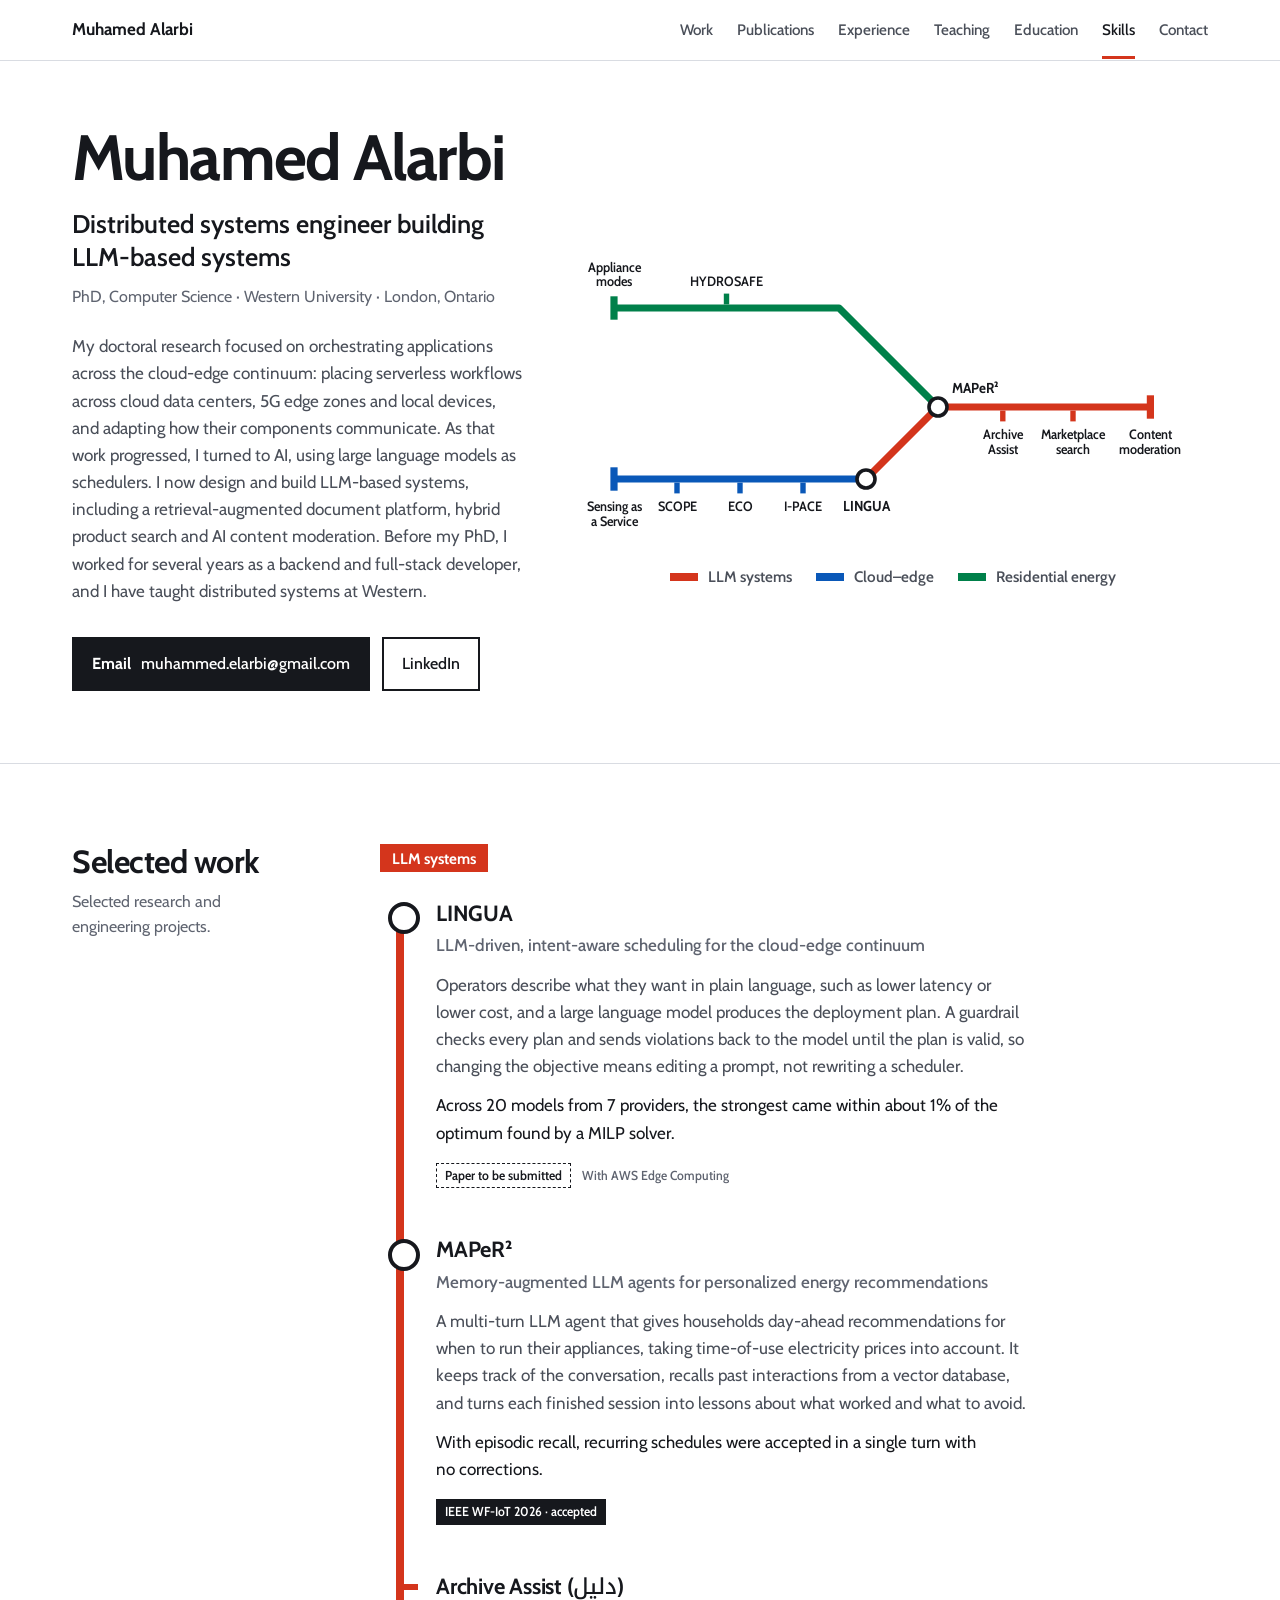
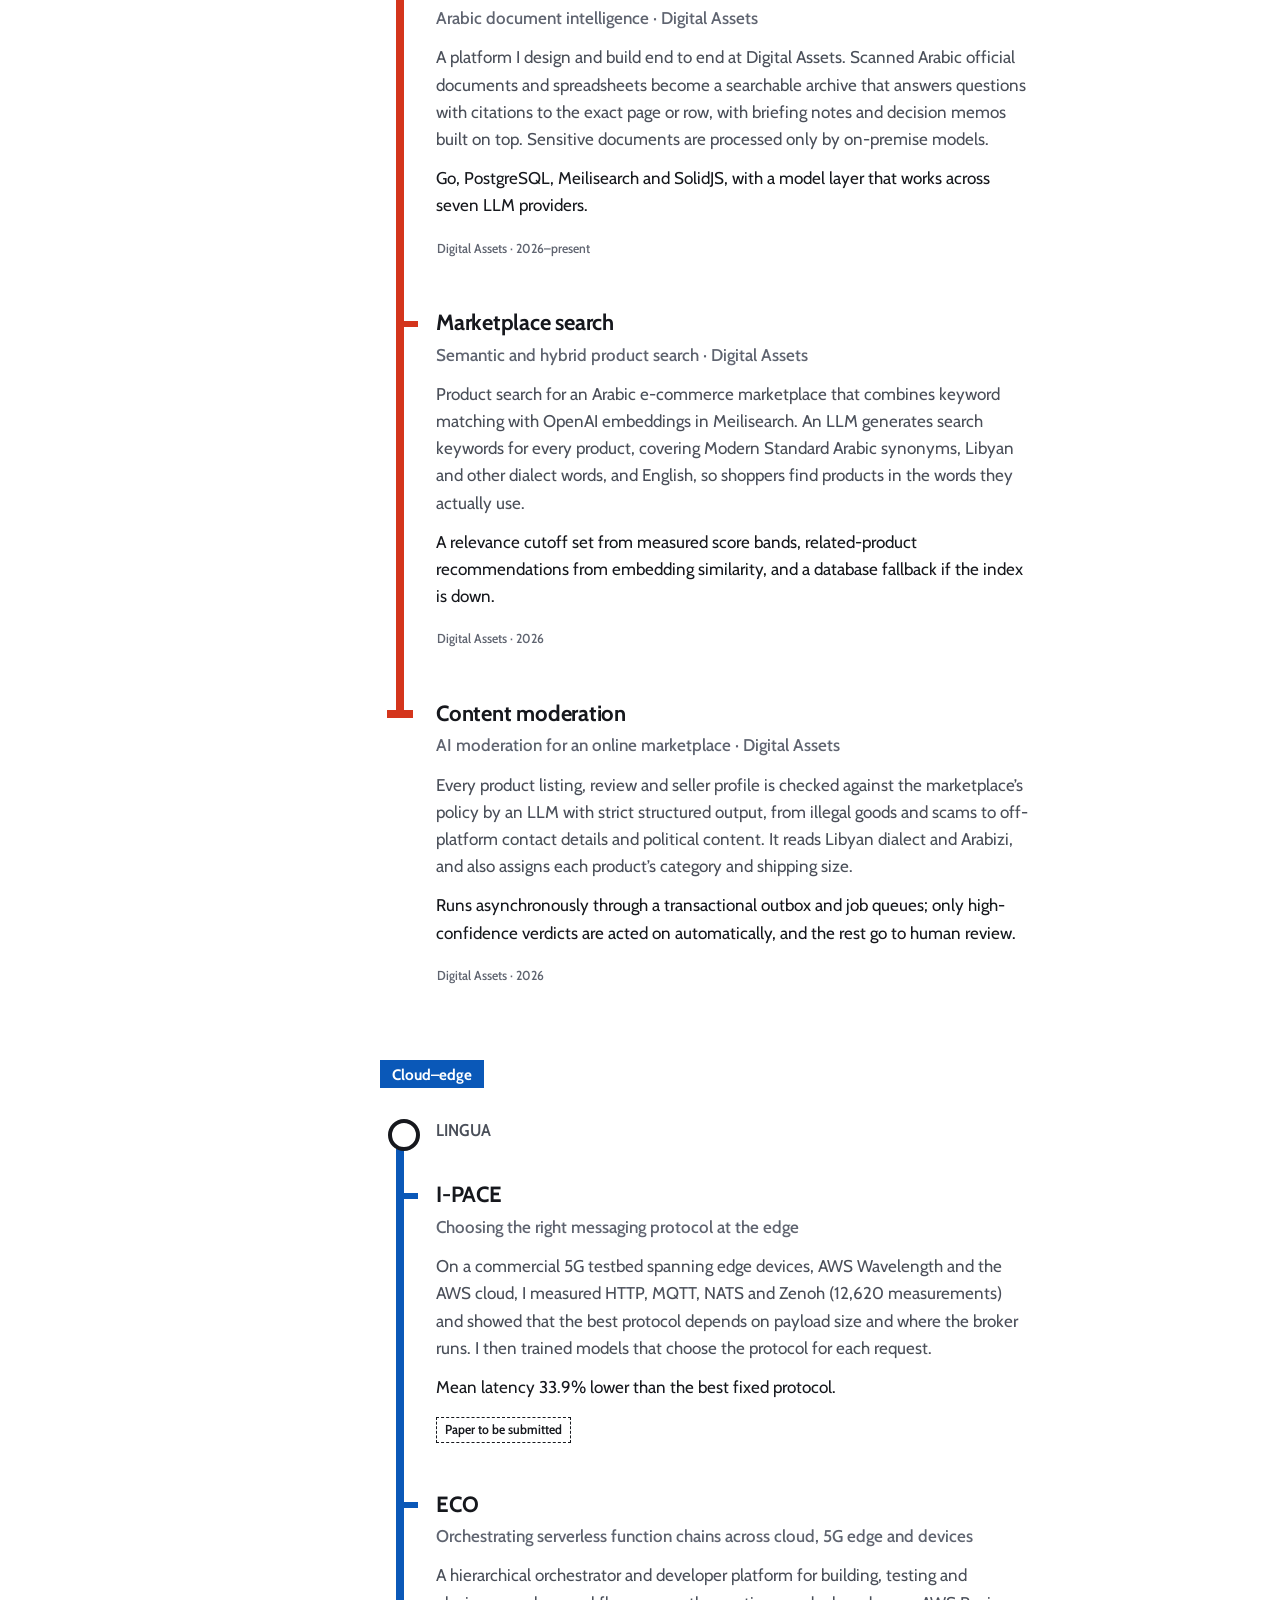
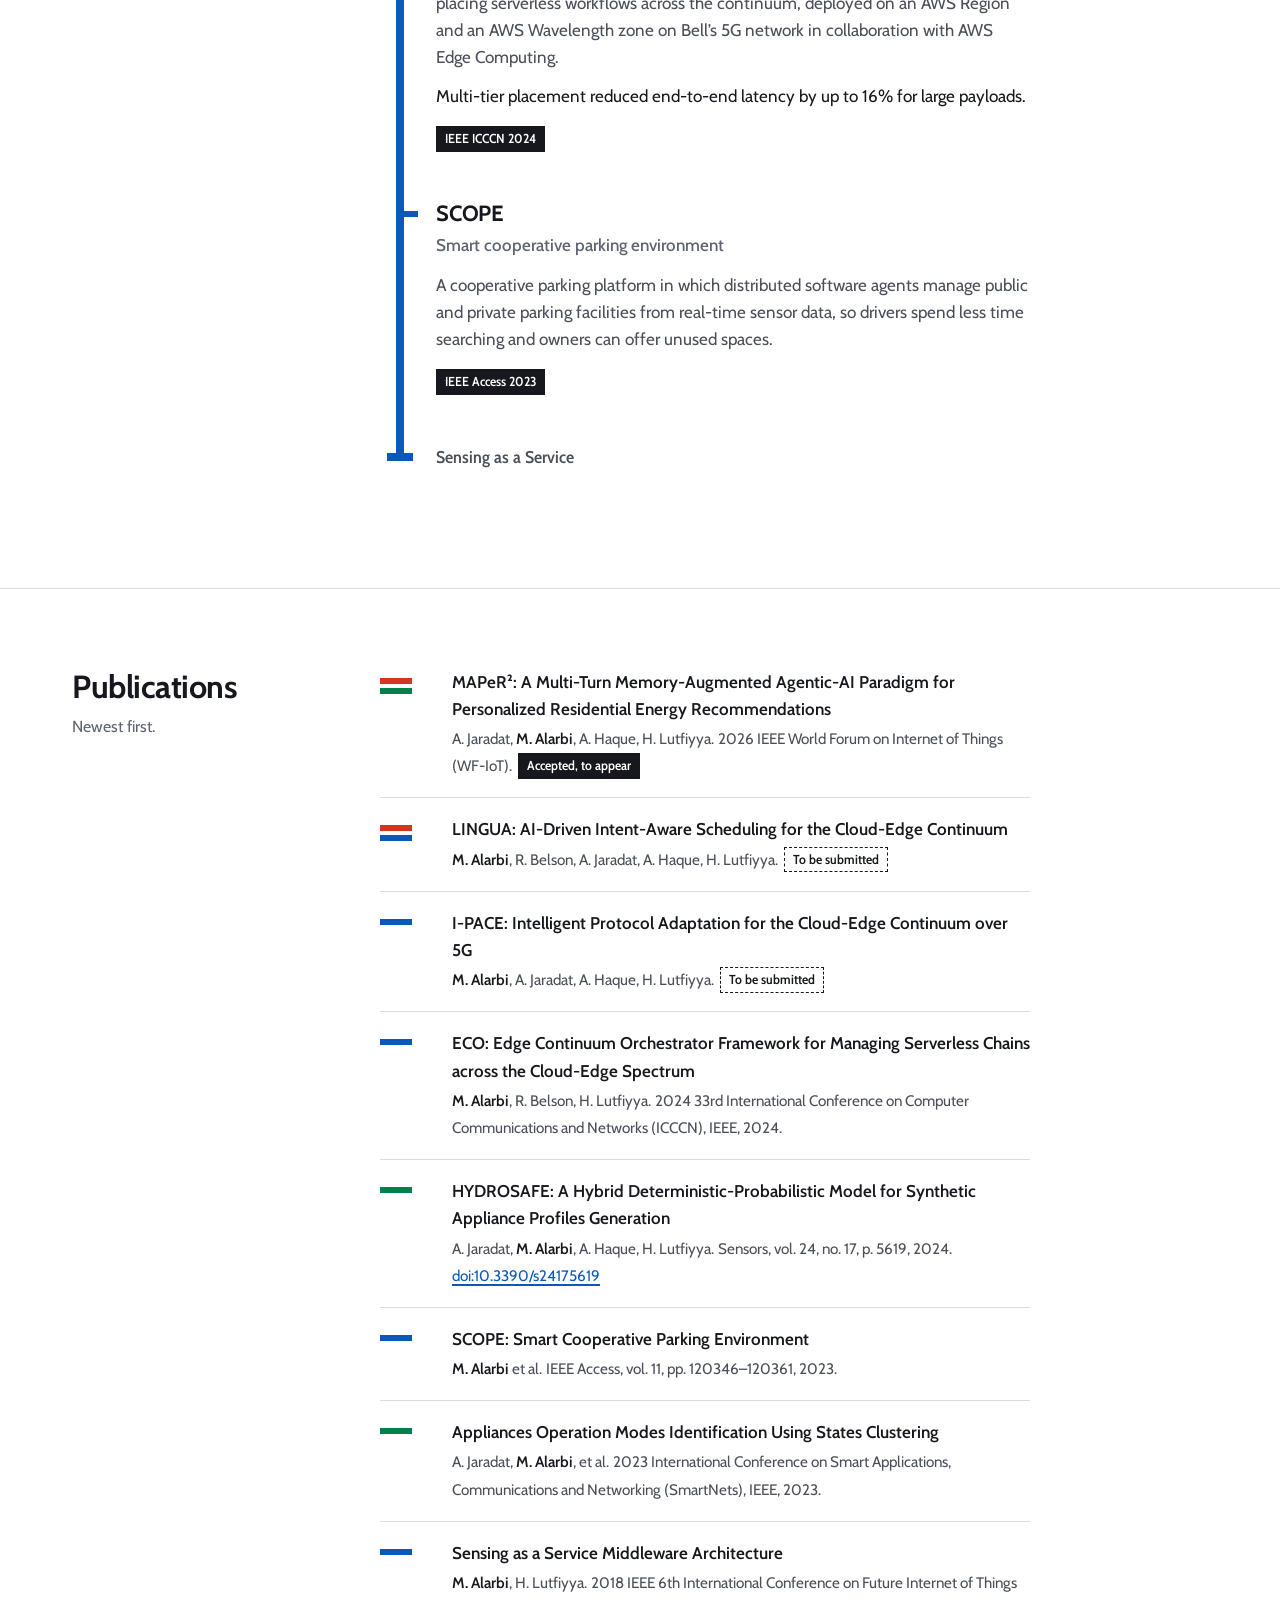
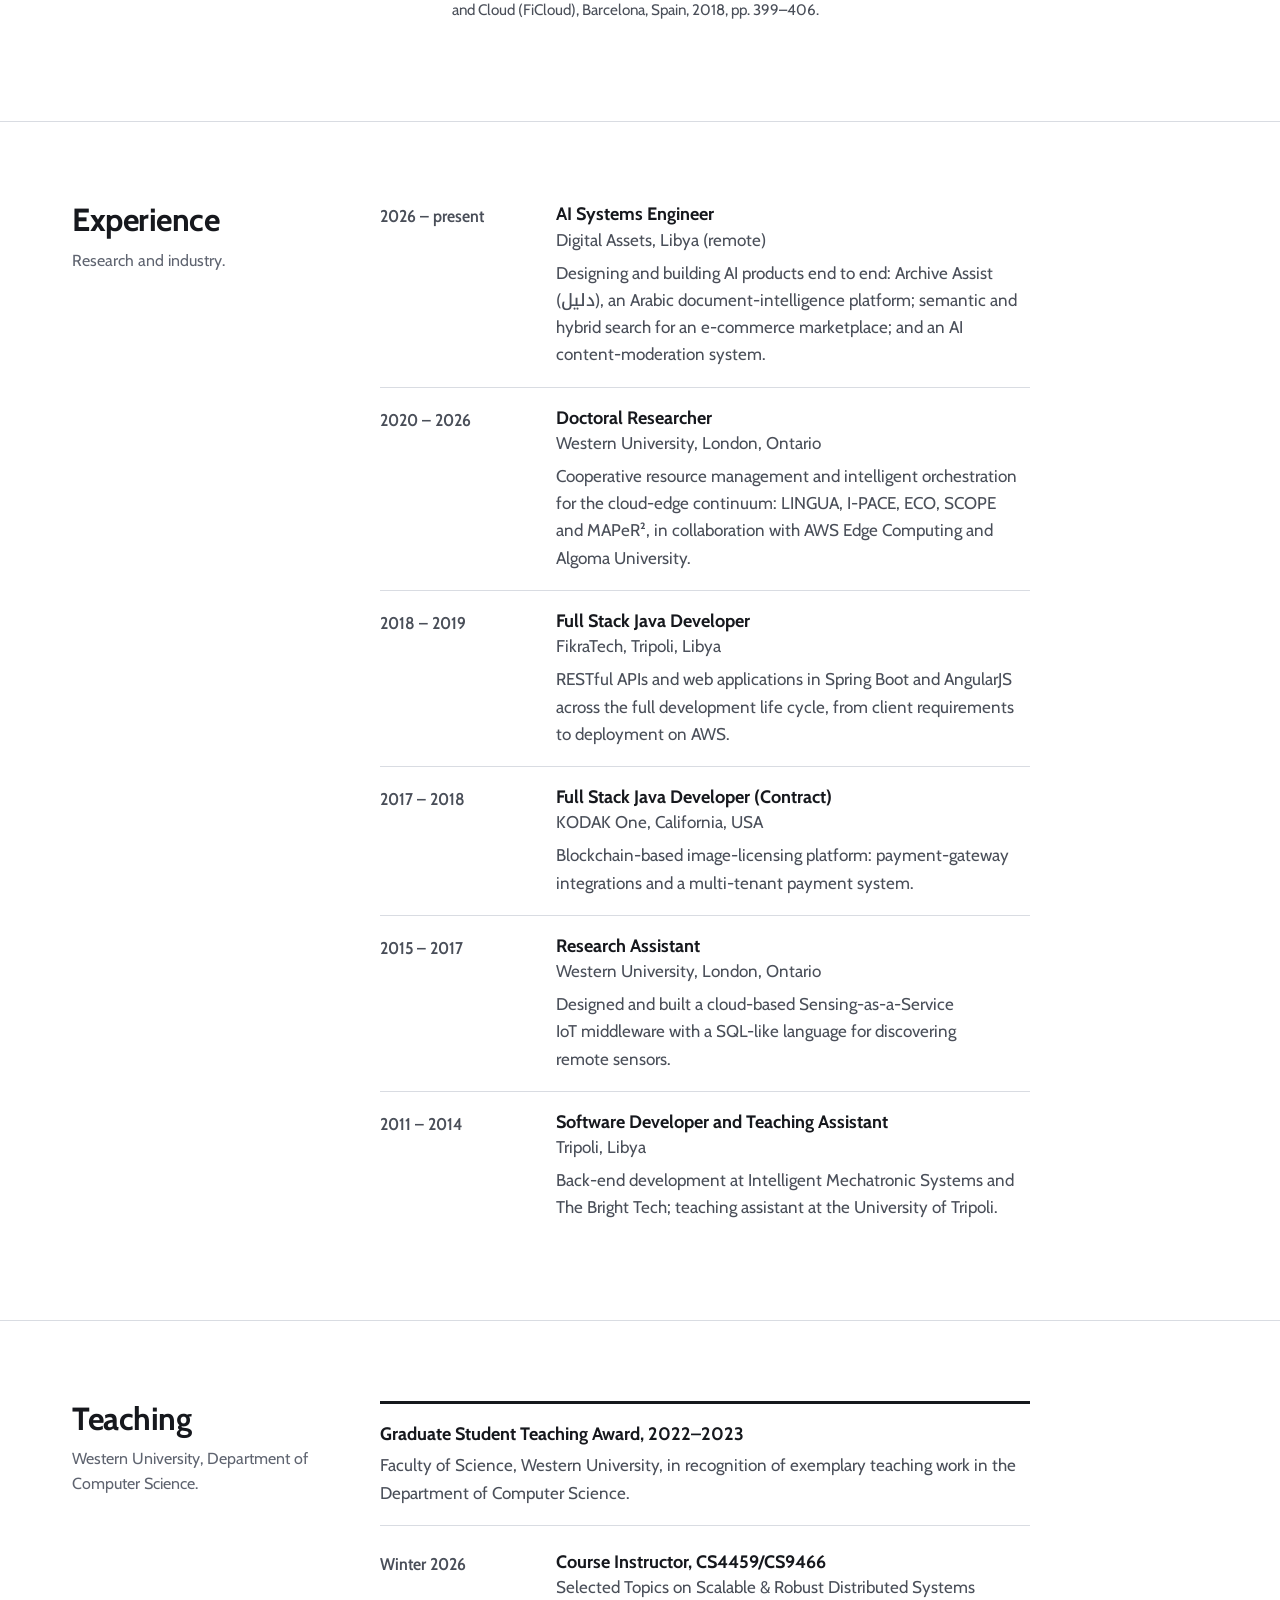
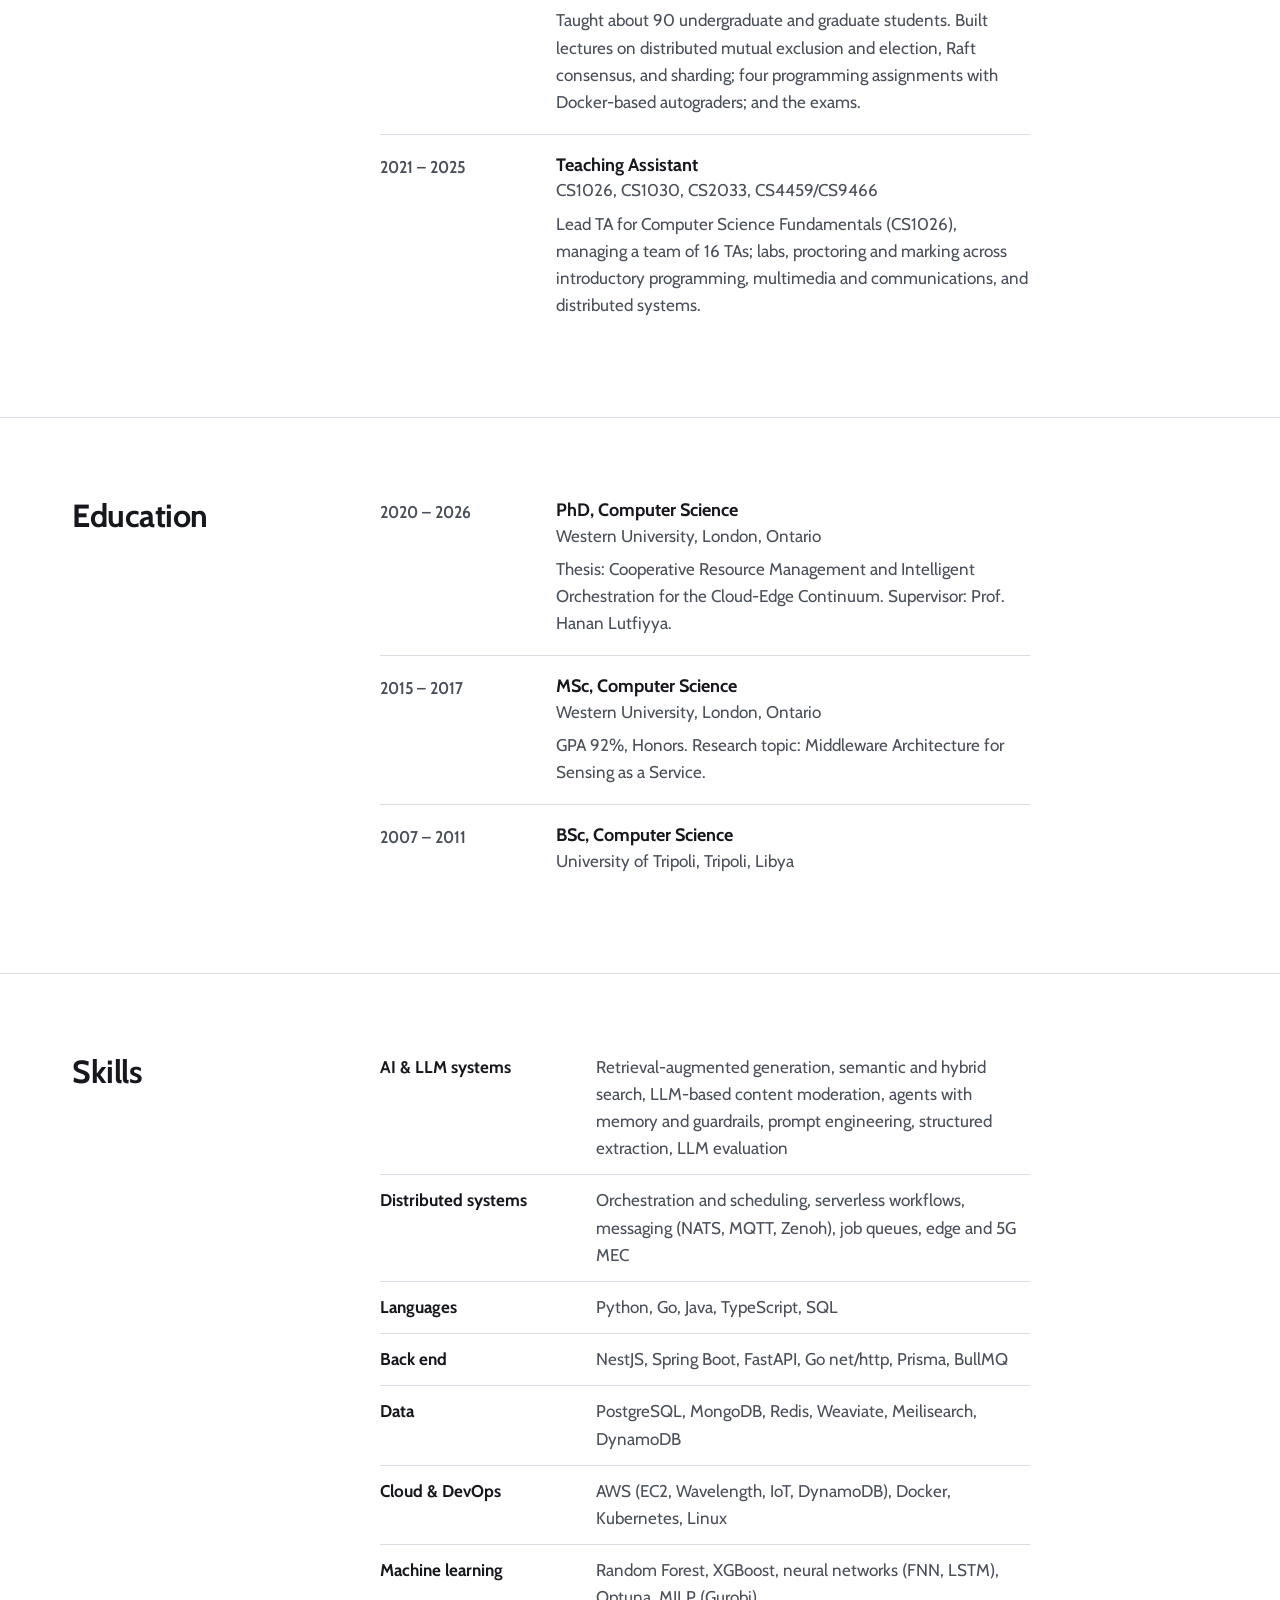
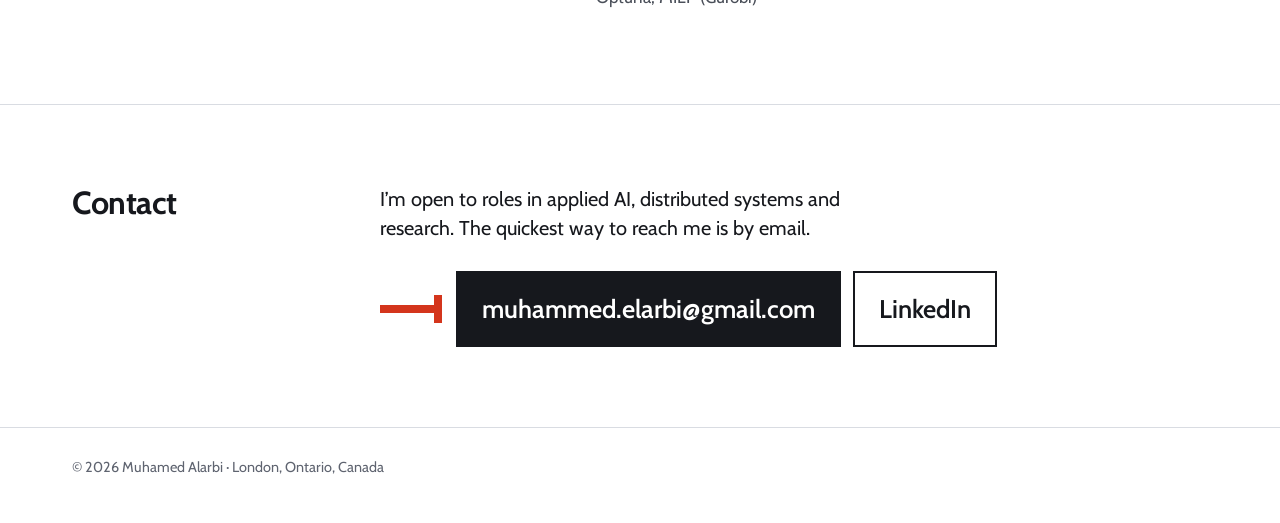
==== commit f6e47743: "Meta description: list content moderation instead of memory-augmented agents Co-Authored-By: Claude " ====
--- a/index.html
+++ b/index.html
@@ -4,7 +4,7 @@
   <meta charset="utf-8">
   <meta name="viewport" content="width=device-width, initial-scale=1">
   <title>Muhamed Alarbi · Distributed Systems & Applied AI</title>
-  <meta name="description" content="Muhamed Alarbi, PhD (Western University). Distributed systems engineer and researcher building LLM-based systems: intent-aware scheduling, memory-augmented agents and retrieval-augmented document platforms.">
+  <meta name="description" content="Muhamed Alarbi, PhD (Western University). Distributed systems engineer and researcher building LLM-based systems: intent-aware scheduling, retrieval-augmented document platforms and AI content moderation.">
   <meta name="author" content="Muhamed Alarbi">
   <link rel="canonical" href="https://malarbi.ca/">
   <meta property="og:type" content="profile">
--- a/styles.css
+++ b/styles.css
@@ -121,9 +121,10 @@
   display: grid; grid-template-columns: minmax(0, 5fr) minmax(0, 7fr);
   gap: 56px; align-items: center;
 }
+/* the name always sits on one line: sized from its measured width (about 6.8x the font size) to fit its column */
 .hero h1 {
-  font-size: clamp(2.75rem, 3.2vw + 1.6rem, 4.5rem); font-weight: 700;
-  line-height: 1; letter-spacing: -0.025em; margin: 0;
+  font-size: clamp(2.75rem, calc(5.91vw - 7.1px), 4rem); font-weight: 700;
+  line-height: 1; letter-spacing: -0.025em; margin: 0; white-space: nowrap;
 }
 .role { font-size: clamp(1.25rem, 1vw + 1rem, 1.6rem); font-weight: 600; line-height: 1.3; margin: 18px 0 0; }
 .cred { color: var(--ink-3); font-size: 1rem; margin: 10px 0 0; }
@@ -305,6 +306,7 @@
   .hero-grid { grid-template-columns: minmax(0, 1fr); gap: 48px; }
   .section-grid { grid-template-columns: minmax(0, 1fr); gap: 28px; }
   .section-head { position: static; }
+  .hero h1 { font-size: min(4.5rem, calc(14.18vw - 9.1px)); }
 }
 
 @media (max-width: 640px) {
@@ -316,6 +318,7 @@
   }
   .nav ul a { padding: 14px 0 11px; }
   .hero { padding: 32px 0 56px; }
+  .hero h1 { font-size: min(4.5rem, calc(14.18vw - 4.5px)); }
   .map-wide { display: none; }
   .map-tall { display: block; max-width: 380px; margin: 0 auto; }
   .legend { justify-content: flex-start; }
